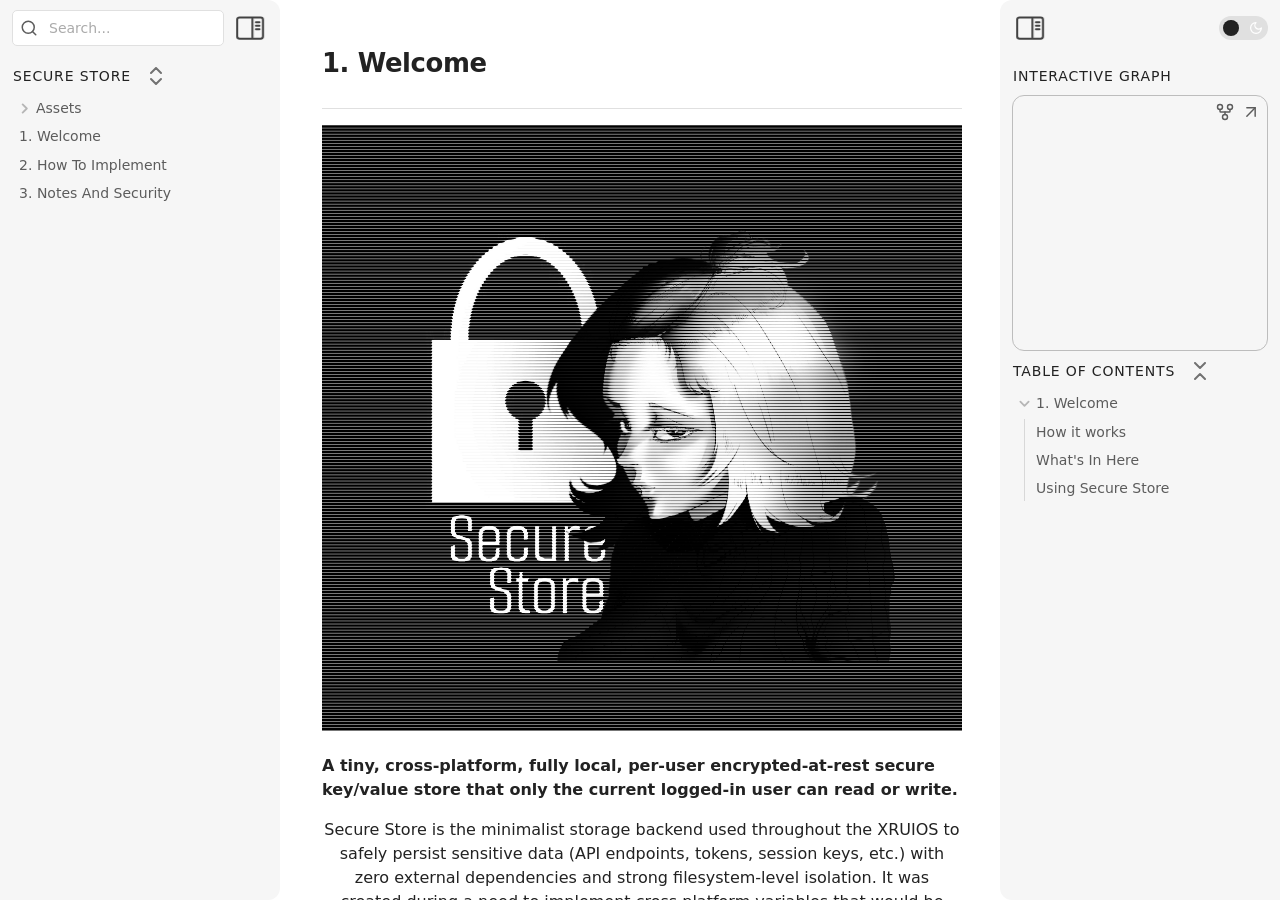
==== docs/1.-welcome.html @ 48aeef41 "V1" ====
<!DOCTYPE html> <html lang="en"><head>
<title>1. Welcome</title>
<base href=".">
<meta name="pathname" content="1.-welcome.html">
<meta name="description" content="Secure Store - 1. Welcome">
<meta property="og:title" content="1. Welcome">
<meta property="og:description" content="Secure Store - 1. Welcome">
<meta property="og:type" content="website">
<meta property="og:url" content="1.-welcome.html">
<meta property="og:image" content="assets/secure-store.png">
<meta charset="UTF-8"><meta property="og:site_name" content="Secure Store"><meta name="viewport" content="width=device-width, initial-scale=1.0, user-scalable=yes, minimum-scale=1.0, maximum-scale=5.0"><link rel="alternate" type="application/rss+xml" title="RSS Feed" href="site-lib/rss.xml"><script async="" id="webpage-script" src="site-lib/scripts/webpage.js" onload="this.onload=null;this.setAttribute(&quot;loaded&quot;, &quot;true&quot;)"></script><script async="" id="graph-wasm-script" src="site-lib/scripts/graph-wasm.js" onload="this.onload=null;this.setAttribute(&quot;loaded&quot;, &quot;true&quot;)"></script><script async="" id="graph-render-worker-script" src="site-lib/scripts/graph-render-worker.js" onload="this.onload=null;this.setAttribute(&quot;loaded&quot;, &quot;true&quot;)"></script><link rel="icon" href="site-lib/media/favicon.png"><link rel="stylesheet" href="site-lib/styles/obsidian.css"><link rel="stylesheet" href="site-lib/styles/theme.css"><link rel="preload" href="site-lib/styles/global-variable-styles.css" as="style" onload="this.onload=null;this.rel='stylesheet'"><noscript><link rel="stylesheet" href="site-lib/styles/global-variable-styles.css"></noscript><link rel="preload" href="site-lib/styles/main-styles.css" as="style" onload="this.onload=null;this.rel='stylesheet'"><noscript><link rel="stylesheet" href="site-lib/styles/main-styles.css"></noscript><style>body{--line-width:40em;--line-width-adaptive:40em;--file-line-width:40em;--sidebar-width:min(20em, 80vw);--collapse-arrow-size:11px;--tree-vertical-spacing:1.3em;--sidebar-margin:12px}:root{background-color:#202124}.sidebar{height:100%;font-size:14px;z-index:10;min-width:calc(var(--sidebar-width) + var(--divider-width-hover));max-width:calc(var(--sidebar-width) + var(--divider-width-hover));position:relative;overflow:hidden;overflow:clip;transition:min-width ease-in-out,max-width ease-in-out;transition-duration:.2s;contain:size}#left-sidebar{left:0}#right-sidebar{right:0}.sidebar.is-collapsed{min-width:0;max-width:0}.sidebar.floating{position:absolute}.sidebar .leaf-content{height:100%;min-width:calc(var(--sidebar-width) - var(--divider-width-hover));top:0;padding:var(--sidebar-margin);padding-top:4em;line-height:var(--line-height-tight);background-color:var(--background-secondary);transition:background-color,border-right,border-left,box-shadow;transition-duration:var(--color-fade-speed);transition-timing-function:ease-in-out;position:absolute;display:flex;flex-direction:column}.sidebar:not(.is-collapsed) .leaf-content{min-width:calc(max(100%,var(--sidebar-width)) - 3px);max-width:calc(max(100%,var(--sidebar-width)) - 3px)}#left-sidebar-content{left:0;border-top-right-radius:var(--radius-l);border-bottom-right-radius:var(--radius-l)}#right-sidebar-content{right:0;border-top-left-radius:var(--radius-l);border-bottom-left-radius:var(--radius-l)}.sidebar #left-sidebar-content,.sidebar #right-sidebar-content{contain:none!important;container-type:normal!important;animation:none!important}.sidebar:has(.leaf-content:empty):has(.topbar-content:empty){display:none}.sidebar-topbar{height:calc(2.3em + 2 * var(--sidebar-margin));width:var(--sidebar-width);padding:var(--sidebar-margin);z-index:1;position:fixed;display:flex;align-items:center;transition:width ease-in-out;transition-duration:inherit}.sidebar.is-collapsed .sidebar-topbar{width:calc(2.3em + var(--sidebar-margin) * 2)}.sidebar .sidebar-topbar.is-collapsed{width:0}#left-sidebar .sidebar-topbar{left:0;flex-direction:row;border-top-right-radius:var(--radius-l)}#right-sidebar .sidebar-topbar{right:0;flex-direction:row-reverse;border-top-left-radius:var(--radius-l)}#left-sidebar .topbar-content{margin-right:calc(2.3em + var(--sidebar-margin));flex-direction:row}#right-sidebar .topbar-content{margin-left:calc(2.3em + var(--sidebar-margin));flex-direction:row-reverse}.topbar-content{overflow:hidden visible;overflow:clip visible;width:100%;height:100%;display:flex;align-items:center;transition:inherit}.sidebar.is-collapsed .topbar-content{width:0;transition:inherit}.clickable-icon.sidebar-collapse-icon{background-color:transparent;color:var(--icon-color-focused);padding:2px!important;margin:0!important;height:100%!important;width:2.3em!important;margin-inline:0.14em!important;position:absolute}#left-sidebar .clickable-icon.sidebar-collapse-icon{transform:rotateY(180deg);right:var(--sidebar-margin)}#right-sidebar .clickable-icon.sidebar-collapse-icon{transform:rotateY(180deg);left:var(--sidebar-margin)}.clickable-icon.sidebar-collapse-icon svg.svg-icon{width:100%;height:100%}.feature-title{margin-left:1px;text-transform:uppercase;letter-spacing:.06em;margin-top:.75em;margin-bottom:.75em}.feature-header{display:flex;align-items:center;padding-top:0;font-size:1em;padding-left:0}body.floating-sidebars .sidebar{position:absolute}body{transition:background-color var(--color-fade-speed) ease-in-out}#navbar:not(:empty){display:flex;align-items:center;justify-content:space-between;padding:.5em 1em;width:100%}#main{display:flex;flex-direction:column;height:100%;width:100%;align-items:stretch;justify-content:center}#main-horizontal{display:flex;flex-direction:row;flex-grow:1;width:100%;align-items:stretch;justify-content:center}#center-content{flex-basis:100%;max-width:100%;width:100%;height:100%;display:flex;flex-direction:column;align-items:center;transition:opacity .2s ease-in-out;contain:inline-size}.hide{opacity:0!important;transition:opacity .2s ease-in-out;pointer-events:none}#center-content>.obsidian-document{padding-left:2em;padding-right:1em;margin-bottom:0;width:100%;width:-webkit-fill-available;width:-moz-available;width:fill-available;transition:background-color var(--color-fade-speed) ease-in-out;border-top-right-radius:var(--window-radius,var(--radius-m));border-top-left-radius:var(--window-radius,var(--radius-m));overflow-x:hidden!important;overflow-y:auto!important;display:flex!important;flex-direction:column!important;align-items:center!important;contain:inline-size}body #center-content>.obsidian-document>.markdown-preview-sizer{padding-bottom:80vh;width:100%;max-width:var(--line-width);flex-basis:var(--line-width);transition:background-color var(--color-fade-speed) ease-in-out;contain:inline-size}#center-content>.obsidian-document>div{width:100%!important;transition:background-color var(--color-fade-speed) ease-in-out;contain:inline-size}#center-content>.obsidian-document:not([data-type=markdown]).embed{display:flex;padding:1em;height:100%;width:100%;align-items:center;justify-content:center}#center-content>.obsidian-document:not([data-type=markdown]).embed>*{max-width:100%;max-height:100%;object-fit:contain}:not(h1,h2,h3,h4,h5,h6,li):has(> :is(.math,table)){overflow-x:auto!important}#center-content>.obsidian-document:not([data-type=markdown]){overflow-x:auto;contain:content;padding:0;margin:0;height:100%}.obsidian-document[data-type=attachment]{display:flex;flex-direction:column;align-items:center;justify-content:center;height:100%;width:100%}.obsidian-document[data-type=attachment]>*{outline:0;border:none;box-shadow:none}.obsidian-document[data-type=attachment] :is(img){max-width:90%;max-height:90%;object-fit:contain}.obsidian-document[data-type=attachment]>:is(audio){width:100%;max-width:min(90%,var(--line-width))}.obsidian-document[data-type=attachment]>:is(embed,iframe,video){width:100%;height:100%;max-width:100%;max-height:100%;object-fit:contain}.canvas-wrapper>:is(.header,.footer){z-index:100;position:absolute;display:flex;justify-content:center;flex-direction:column;width:100%;align-items:center}.scroll-highlight{position:absolute;width:100%;height:100%;pointer-events:none;z-index:1000;background-color:hsla(var(--color-accent-hsl),.25);opacity:0;padding:1em;inset:50%;translate:-50% -50%;border-radius:var(--radius-s)}</style><script defer="">async function loadIncludes(){let e=document.querySelectorAll("link[itemprop='include']");for(const t of e){let e=t.getAttribute("href");try{let o="";if(e.startsWith("https:")||e.startsWith("http:")||"file:"!=window.location.protocol){const n=await fetch(e);if(!n.ok){console.log("Could not include file: "+e),t?.remove();continue}o=await n.text()}else{const t=document.getElementById(btoa(encodeURI(e)));if(t){const e=JSON.parse(decodeURI(atob(t.getAttribute("value")??"")));o=e?.data??""}}let n=document.createRange().createContextualFragment(o);t.before(n),t.remove(),console.log("Included text: "+o),console.log("Included file: "+e)}catch(o){t?.remove(),console.log("Could not include file: "+e,o);continue}}}document.addEventListener("DOMContentLoaded",(()=>{loadIncludes()}));let isFileProtocol="file:"==location.protocol;function waitLoadScripts(e,t){let o=e.map((e=>document.getElementById(e+"-script")));!function e(n){let l=o[n],c=n+1;l?(l&&"true"!=l.getAttribute("loaded")||n<o.length&&e(c),n<o.length&&l.addEventListener("load",(()=>e(c)))):n<o.length?e(c):t()}(0)}</script></head><body class="publish css-settings-manager styled-scrollbars show-inline-title show-ribbon is-focused"><script defer="">let theme=localStorage.getItem("theme")||(window.matchMedia("(prefers-color-scheme: dark)").matches?"dark":"light");"dark"==theme?(document.body.classList.add("theme-dark"),document.body.classList.remove("theme-light")):(document.body.classList.add("theme-light"),document.body.classList.remove("theme-dark")),window.innerWidth<480?document.body.classList.add("is-phone"):window.innerWidth<768?document.body.classList.add("is-tablet"):window.innerWidth<1024?document.body.classList.add("is-small-screen"):document.body.classList.add("is-large-screen")</script><div class="parsed-feature-container" style="display: contents;"><link itemprop="include" href="site-lib/html/custom-head-content-content.html"></div><div id="main"><div id="navbar"></div><div id="main-horizontal"><div id="left-content" class="leaf" style="--sidebar-width: var(--sidebar-width-left);"><div id="left-sidebar" class="sidebar"><div class="sidebar-handle"></div><div class="sidebar-topbar"><div class="topbar-content"><div id="search-container"><div id="search-wrapper"><input enterkeyhint="search" type="search" spellcheck="false" placeholder="Search..."><div aria-label="Clear search" id="search-clear-button"></div></div></div></div><div class="clickable-icon sidebar-collapse-icon"><svg xmlns="http://www.w3.org/2000/svg" width="100%" height="100%" viewBox="0 0 24 24" fill="none" stroke="currentColor" stroke-width="3" stroke-linecap="round" stroke-linejoin="round" class="svg-icon"><path d="M21 3H3C1.89543 3 1 3.89543 1 5V19C1 20.1046 1.89543 21 3 21H21C22.1046 21 23 20.1046 23 19V5C23 3.89543 22.1046 3 21 3Z"></path><path d="M10 4V20"></path><path d="M4 7H7"></path><path d="M4 10H7"></path><path d="M4 13H7"></path></svg></div></div><div class="sidebar-content-wrapper"><div id="left-sidebar-content" class="leaf-content"><link itemprop="include" href="site-lib/html/file-tree-content.html"></div></div><script defer="">let ls = document.querySelector("#left-sidebar"); ls.classList.toggle("is-collapsed", window.innerWidth < 768); ls.style.setProperty("--sidebar-width", localStorage.getItem("sidebar-left-width"));</script></div></div><div id="center-content" class="leaf"><div class="obsidian-document markdown-preview-view markdown-rendered node-insert-event is-readable-line-width allow-fold-headings allow-fold-lists show-indentation-guide show-properties" data-type="markdown"><style id="MJX-CHTML-styles"></style><div class="markdown-preview-sizer markdown-preview-section"><div class="header"><h1 class="page-title heading inline-title" id="1._Welcome_0">1. Welcome</h1><div class="data-bar"></div></div><div class="markdown-preview-pusher" style="width: 1px; height: 0.1px; margin-bottom: 0px;"></div><div class="el-p"><p align="center" dir="auto"> 
  <img alt="Secure Store" src="assets/secure-store.png" referrerpolicy="no-referrer" target="_self" style="max-width: 100%;"> 
</p></div><div class="el-p"><p dir="auto"><strong>A tiny, cross-platform, fully local, per-user encrypted-at-rest secure key/value store that only the current logged-in user can read or write.</strong></p></div><div class="el-p"><p align="center" dir="auto">
  Secure Store is the minimalist storage backend used throughout the XRUIOS to safely persist sensitive data (API endpoints, tokens, session keys, etc.) with zero external dependencies and strong filesystem-level isolation. 
  
  It was created during a need to implement cross platform variables that would be secure, not easily tamperable and able to be  easily referenced (Or an alternative to EnvironmentVariableTarget.User)
</p></div><div class="el-p"><p align="center" dir="auto">
  <strong>Windows • Linux • macOS • 100% Offline • No Registry • No Keychain • Pure .NET 8 • Post-Quantum Ready</strong>
</p></div><div class="el-h3"><h3 data-heading="How it works" dir="auto" class="heading" id="How_it_works_0"><span class="heading-collapse-indicator collapse-indicator collapse-icon"><svg xmlns="http://www.w3.org/2000/svg" width="24" height="24" viewBox="0 0 24 24" fill="none" stroke="currentColor" stroke-width="2" stroke-linecap="round" stroke-linejoin="round" class="svg-icon right-triangle"><path d="M3 8L12 17L21 8"></path></svg></span>How it works</h3></div><div class="el-p"><p dir="auto">Secure Store writes serialized JSON files into a private runtime directory that is automatically cleaned up on logout/reboot where possible:</p></div><div class="el-table" dir="ltr" style="overflow-x: auto;"><table>
<thead>
<tr>
<th dir="ltr">Platform</th>
<th dir="ltr">Storage Location</th>
<th dir="ltr">Cleanup Behavior</th>
<th dir="ltr">Protection Method</th>
</tr>
</thead>
<tbody>
<tr>
<td dir="ltr"><strong>Linux</strong></td>
<td dir="ltr"><code>$XDG_RUNTIME_DIR</code> (or <code>/tmp</code> fallback)</td>
<td dir="ltr">Cleared on logout/restart</td>
<td dir="ltr"><code>chmod 600</code> (owner-only)</td>
</tr>
<tr>
<td dir="ltr"><strong>Windows</strong></td>
<td dir="ltr"><code>%LocalAppData%\XRUIOS_RUNTIME</code></td>
<td dir="ltr">Survives reboot, cleared on uninstall</td>
<td dir="ltr">Explicit ACL — only current user</td>
</tr>
<tr>
<td dir="ltr"><strong>macOS</strong></td>
<td dir="ltr"><code>/tmp</code></td>
<td dir="ltr">Cleared on restart/logout</td>
<td dir="ltr"><code>chmod 600</code> (owner-only)</td>
</tr>
</tbody>
</table></div><div class="el-ul"><ul class="has-list-bullet">
<li data-line="0" dir="auto"><span class="list-bullet"></span>Files are named <code>xr_&lt;key&gt;.dat</code></li>
<li data-line="1" dir="auto"><span class="list-bullet"></span>Data is serialized with <code>System.Text.Json</code> (UTF-8, no encryption at rest yet — relies on filesystem isolation)</li>
<li data-line="2" dir="auto"><span class="list-bullet"></span>On Windows: inheritance is disabled and an explicit Allow rule is set for the current user SID only</li>
<li data-line="3" dir="auto"><span class="list-bullet"></span>On Unix: <code>chmod 600</code> is invoked via <code>/bin/chmod</code>; if that fails it falls back to marking the file hidden (best-effort)</li>
<li data-line="4" dir="auto"><span class="list-bullet"></span>Zero trust against other local users or compromised processes running as different accounts</li>
</ul></div><div class="el-blockquote"><blockquote dir="auto">
<p>“If another local user or malware without your exact user context can read it — it’s not secure.”</p>
</blockquote></div><div class="el-div"><div align="center"></div></div><div class="el-table" dir="auto" style="overflow-x: auto;"><table>
<thead>
<tr>
<th dir="auto"><span alt="WalkerDev" src="assets/walkerdev.png" class="internal-embed media-embed image-embed is-loaded" target="_self"><img alt="WalkerDev" src="assets/walkerdev.png" target="_self"></span></th>
<th dir="auto"><span alt="Kennaness" src="assets/kennaness.png" class="internal-embed media-embed image-embed is-loaded" target="_self"><img alt="Kennaness" src="assets/kennaness.png" target="_self"></span></th>
</tr>
</thead>
<tbody>
<tr>
<td dir="ltr"><strong>Code by WalkerDev</strong><br>“Loving coding is the same as hating yourself”<br><a data-tooltip-position="top" aria-label="https://discord.gg/H8h8scsxtH" rel="noopener nofollow" class="external-link is-unresolved" href="https://discord.gg/H8h8scsxtH" target="_self">Discord</a></td>
<td dir="ltr"><strong>Art by Kennaness</strong><br>“When will I get my isekai?”<br><a data-tooltip-position="top" aria-label="https://bsky.app/profile/kennaness.bsky.social" rel="noopener nofollow" class="external-link is-unresolved" href="https://bsky.app/profile/kennaness.bsky.social" target="_self">Bluesky</a> • <a data-tooltip-position="top" aria-label="https://www.artstation.com/kennaness" rel="noopener nofollow" class="external-link is-unresolved" href="https://www.artstation.com/kennaness" target="_self">ArtStation</a></td>
</tr>
</tbody>
</table></div><div></div><div class="el-br"><br></div><div class="el-p"><p align="center" dir="auto">
  <a href="https://github.com/Walker-Industries-RnD/Secure-Store" target="_self" rel="noopener nofollow" class="is-unresolved"><strong>View on GitHub</strong></a> •
  <a href="https://walkerindustries.xyz" target="_self" rel="noopener nofollow" class="is-unresolved">Walker Industries</a> •
  <a href="https://discord.gg/H8h8scsxtH" target="_self" rel="noopener nofollow" class="is-unresolved">Discord</a> •
  <a href="https://www.patreon.com/walkerdev" target="_self" rel="noopener nofollow" class="is-unresolved">Patreon</a>
</p></div><div class="el-hr"><hr></div><div class="el-h2"><h2 data-heading="What's In Here" dir="auto" class="heading" id="What's_In_Here_0"><span class="heading-collapse-indicator collapse-indicator collapse-icon"><svg xmlns="http://www.w3.org/2000/svg" width="24" height="24" viewBox="0 0 24 24" fill="none" stroke="currentColor" stroke-width="2" stroke-linecap="round" stroke-linejoin="round" class="svg-icon right-triangle"><path d="M3 8L12 17L21 8"></path></svg></span>What's In Here</h2></div><div class="el-table" dir="ltr" style="overflow-x: auto;"><table>
<thead>
<tr>
<th dir="ltr">File / Class</th>
<th dir="ltr">Description</th>
</tr>
</thead>
<tbody>
<tr>
<td dir="ltr"><code>Storage.cs</code></td>
<td dir="ltr">The complete implementation (single file, no external dependencies)</td>
</tr>
<tr>
<td dir="ltr"><code>SecureStore</code> (static)</td>
<td dir="ltr">Public API — <code>Set&lt;T&gt;(key, value)</code> and <code>Get&lt;T&gt;(key)</code></td>
</tr>
<tr>
<td dir="ltr"><code>ApplyWindowsAcl()</code></td>
<td dir="ltr">Strips inheritance and grants FullControl only to the current user SID</td>
</tr>
<tr>
<td dir="ltr"><code>ApplyUnixPermissions()</code></td>
<td dir="ltr">Calls <code>/bin/chmod 600</code> (silent fallback to Hidden attribute if unavailable)</td>
</tr>
</tbody>
</table></div><div class="el-blockquote"><blockquote dir="auto">
<p>Full source is deliberately &lt;150 lines. You can audit it in 30 seconds.</p>
</blockquote></div><div class="el-hr"><hr></div><div class="el-h2"><h2 data-heading="Using Secure Store" dir="auto" class="heading" id="Using_Secure_Store_0"><span class="heading-collapse-indicator collapse-indicator collapse-icon"><svg xmlns="http://www.w3.org/2000/svg" width="24" height="24" viewBox="0 0 24 24" fill="none" stroke="currentColor" stroke-width="2" stroke-linecap="round" stroke-linejoin="round" class="svg-icon right-triangle"><path d="M3 8L12 17L21 8"></path></svg></span>Using Secure Store</h2></div><div class="el-p"><p dir="auto">Secure Store is stupid simple to use;</p></div><div class="el-pre"><pre class="language-csharp"><code data-line="0" class="language-csharp is-loaded"><span class="token keyword">using</span> <span class="token namespace">Secure_Store</span><span class="token punctuation">;</span>

<span class="token comment">// Save anything serializable</span>
SecureStore<span class="token punctuation">.</span><span class="token function">Set</span><span class="token punctuation">(</span><span class="token string">"worker_addr"</span><span class="token punctuation">,</span> <span class="token string">"http://localhost:5050"</span><span class="token punctuation">)</span><span class="token punctuation">;</span>
SecureStore<span class="token punctuation">.</span><span class="token function">Set</span><span class="token punctuation">(</span><span class="token string">"last_session"</span><span class="token punctuation">,</span> <span class="token keyword">new</span> <span class="token constructor-invocation class-name">SessionData</span> <span class="token punctuation">{</span> User <span class="token operator">=</span> <span class="token string">"walker"</span><span class="token punctuation">,</span> Expires <span class="token operator">=</span> DateTime<span class="token punctuation">.</span>UtcNow<span class="token punctuation">.</span><span class="token function">AddHours</span><span class="token punctuation">(</span><span class="token number">8</span><span class="token punctuation">)</span> <span class="token punctuation">}</span><span class="token punctuation">)</span><span class="token punctuation">;</span>

<span class="token comment">// Read it back</span>
<span class="token class-name"><span class="token keyword">string</span><span class="token punctuation">?</span></span> addr <span class="token operator">=</span> SecureStore<span class="token punctuation">.</span><span class="token generic-method"><span class="token function">Get</span><span class="token generic class-name"><span class="token punctuation">&lt;</span><span class="token keyword">string</span><span class="token punctuation">&gt;</span></span></span><span class="token punctuation">(</span><span class="token string">"worker_addr"</span><span class="token punctuation">)</span><span class="token punctuation">;</span>
<span class="token class-name"><span class="token keyword">var</span></span> session <span class="token operator">=</span> SecureStore<span class="token punctuation">.</span><span class="token generic-method"><span class="token function">Get</span><span class="token generic class-name"><span class="token punctuation">&lt;</span>SessionData<span class="token punctuation">&gt;</span></span></span><span class="token punctuation">(</span><span class="token string">"last_session"</span><span class="token punctuation">)</span><span class="token punctuation">;</span>

<span class="token comment">// Works with complex objects too</span>
<span class="token keyword">public</span> <span class="token keyword">record</span> <span class="token class-name">SessionData</span><span class="token punctuation">(</span><span class="token class-name"><span class="token keyword">string</span></span> User<span class="token punctuation">,</span> <span class="token class-name">DateTime</span> Expires<span class="token punctuation">)</span><span class="token punctuation">;</span>

</code><button class="copy-code-button"><svg xmlns="http://www.w3.org/2000/svg" width="24" height="24" viewBox="0 0 24 24" fill="none" stroke="currentColor" stroke-width="2" stroke-linecap="round" stroke-linejoin="round" class="svg-icon lucide-copy"><rect x="8" y="8" width="14" height="14" rx="2" ry="2"></rect><path d="M4 16c-1.1 0-2-.9-2-2V4c0-1.1.9-2 2-2h10c1.1 0 2 .9 2 2"></path></svg></button></pre></div><div class="footer"><div class="data-bar"></div></div></div></div></div><div id="right-content" class="leaf" style="--sidebar-width: var(--sidebar-width-right);"><div id="right-sidebar" class="sidebar"><div class="sidebar-handle"></div><div class="sidebar-topbar"><div class="topbar-content"><label class="theme-toggle-container" for="theme-toggle-input" id=""><input class="theme-toggle-input" type="checkbox" id="theme-toggle-input"><div class="toggle-background"></div></label></div><div class="clickable-icon sidebar-collapse-icon"><svg xmlns="http://www.w3.org/2000/svg" width="100%" height="100%" viewBox="0 0 24 24" fill="none" stroke="currentColor" stroke-width="3" stroke-linecap="round" stroke-linejoin="round" class="svg-icon"><path d="M21 3H3C1.89543 3 1 3.89543 1 5V19C1 20.1046 1.89543 21 3 21H21C22.1046 21 23 20.1046 23 19V5C23 3.89543 22.1046 3 21 3Z"></path><path d="M10 4V20"></path><path d="M4 7H7"></path><path d="M4 10H7"></path><path d="M4 13H7"></path></svg></div></div><div class="sidebar-content-wrapper"><div id="right-sidebar-content" class="leaf-content"><div class="graph-view-wrapper"><div class="feature-header"><div class="feature-title">Interactive Graph</div></div><div class="graph-view-placeholder">
		<div class="graph-view-container">
			<div class="graph-icon graph-expand" role="button" aria-label="Expand" data-tooltip-position="top"><svg xmlns="http://www.w3.org/2000/svg" width="24" height="24" viewBox="0 0 24 24" fill="none" stroke="currentColor" stroke-width="2" stroke-linecap="round" stroke-linejoin="round" class="svg-icon"><line x1="7" y1="17" x2="17" y2="7"></line><polyline points="7 7 17 7 17 17"></polyline></svg></div>
			<div class="graph-icon graph-global" role="button" aria-label="Global Graph" data-tooltip-position="top"><svg xmlns="http://www.w3.org/2000/svg" width="24" height="24" viewBox="0 0 24 24" fill="none" stroke="currentColor" stroke-width="2" stroke-linecap="round" stroke-linejoin="round" class="svg-icon lucide-git-fork"><circle cx="12" cy="18" r="3"></circle><circle cx="6" cy="6" r="3"></circle><circle cx="18" cy="6" r="3"></circle><path d="M18 9v2c0 .6-.4 1-1 1H7c-.6 0-1-.4-1-1V9"></path><path d="M12 12v3"></path></svg></div>
			<canvas id="graph-canvas" class="hide" width="512px" height="512px"></canvas>
		</div>
		</div></div><div id="outline" class=" tree-container"><div class="feature-header"><div class="feature-title">Table Of Contents</div><button class="clickable-icon nav-action-button tree-collapse-all" aria-label="Collapse All"><svg xmlns="http://www.w3.org/2000/svg" width="24" height="24" viewBox="0 0 24 24" fill="none" stroke="currentColor" stroke-width="2" stroke-linecap="round" stroke-linejoin="round"></svg></button></div><div class="tree-item mod-collapsible" data-depth="1"><a class="tree-item-self is-clickable mod-collapsible" href="1.-welcome.html#1._Welcome_0" data-path="#1._Welcome_0"><div class="tree-item-icon collapse-icon"><svg xmlns="http://www.w3.org/2000/svg" width="24" height="24" viewBox="0 0 24 24" fill="none" stroke="currentColor" stroke-width="2" stroke-linecap="round" stroke-linejoin="round" class="svg-icon right-triangle"><path d="M3 8L12 17L21 8"></path></svg></div><div class="tree-item-inner heading-link" heading-name="1. Welcome">1. Welcome</div></a><div class="tree-item-children"><div class="tree-item" data-depth="3"><a class="tree-item-self is-clickable" href="1.-welcome.html#How_it_works_0" data-path="#How_it_works_0"><div class="tree-item-inner heading-link" heading-name="How it works">How it works</div></a><div class="tree-item-children"></div></div><div class="tree-item" data-depth="2"><a class="tree-item-self is-clickable" href="1.-welcome.html#What's_In_Here_0" data-path="#What's_In_Here_0"><div class="tree-item-inner heading-link" heading-name="What's In Here">What's In Here</div></a><div class="tree-item-children"></div></div><div class="tree-item" data-depth="2"><a class="tree-item-self is-clickable" href="1.-welcome.html#Using_Secure_Store_0" data-path="#Using_Secure_Store_0"><div class="tree-item-inner heading-link" heading-name="Using Secure Store">Using Secure Store</div></a><div class="tree-item-children"></div></div></div></div></div></div></div><script defer="">let rs = document.querySelector("#right-sidebar"); rs.classList.toggle("is-collapsed", window.innerWidth < 768); rs.style.setProperty("--sidebar-width", localStorage.getItem("sidebar-right-width"));</script></div></div></div></div></body></html>
---- docs/site-lib/styles/obsidian.css ----
.dialog{--csstools-light-dark-toggle--4:var(--csstools-color-scheme--dark) white;--dialog-bg-color:var(--csstools-light-dark-toggle--4, #1c1b22);--csstools-light-dark-toggle--5:var(--csstools-color-scheme--dark) white;--dialog-border-color:var(--csstools-light-dark-toggle--5, #1c1b22);--csstools-light-dark-toggle--33:var(--csstools-color-scheme--dark) rgba(58, 57, 68, 0.2);--dialog-shadow:0 2px 14px 0 var(--csstools-light-dark-toggle--33, #15141a);--csstools-light-dark-toggle--6:var(--csstools-color-scheme--dark) #15141a;--text-primary-color:var(--csstools-light-dark-toggle--6, #fbfbfe);--csstools-light-dark-toggle--7:var(--csstools-color-scheme--dark) #5b5b66;--text-secondary-color:var(--csstools-light-dark-toggle--7, #cfcfd8);--hover-filter:brightness(0.9);--csstools-light-dark-toggle--8:var(--csstools-color-scheme--dark) #0060df;--link-fg-color:var(--csstools-light-dark-toggle--8, #0df);--csstools-light-dark-toggle--9:var(--csstools-color-scheme--dark) #0250bb;--link-hover-fg-color:var(--csstools-light-dark-toggle--9, #80ebff);--csstools-light-dark-toggle--10:var(--csstools-color-scheme--dark) #f0f0f4;--separator-color:var(--csstools-light-dark-toggle--10, #52525e);--textarea-border-color:#8f8f9d;--csstools-light-dark-toggle--11:var(--csstools-color-scheme--dark) white;--textarea-bg-color:var(--csstools-light-dark-toggle--11, #42414d);--textarea-fg-color:var(--text-secondary-color);--csstools-light-dark-toggle--12:var(--csstools-color-scheme--dark) #f0f0f4;--radio-bg-color:var(--csstools-light-dark-toggle--12, #2b2a33);--csstools-light-dark-toggle--13:var(--csstools-color-scheme--dark) #fbfbfe;--radio-checked-bg-color:var(--csstools-light-dark-toggle--13, #15141a);--radio-border-color:#8f8f9d;--csstools-light-dark-toggle--14:var(--csstools-color-scheme--dark) #0060df;--radio-checked-border-color:var(--csstools-light-dark-toggle--14, #0df);--csstools-light-dark-toggle--34:var(--csstools-color-scheme--dark) rgba(21, 20, 26, 0.07);--button-secondary-bg-color:var(--csstools-light-dark-toggle--34, rgba(251, 251, 254, 0.07));--button-secondary-fg-color:var(--text-primary-color);--button-secondary-border-color:var(--button-secondary-bg-color);--csstools-light-dark-toggle--35:var(--csstools-color-scheme--dark) rgba(21, 20, 26, 0.21);--button-secondary-active-bg-color:var(--csstools-light-dark-toggle--35, rgba(251, 251, 254, 0.21));--button-secondary-active-fg-color:var(--button-secondary-fg-color);--button-secondary-active-border-color:var(--button-secondary-bg-color);--csstools-light-dark-toggle--36:var(--csstools-color-scheme--dark) rgba(21, 20, 26, 0.14);--button-secondary-hover-bg-color:var(--csstools-light-dark-toggle--36, rgba(251, 251, 254, 0.14));--button-secondary-hover-fg-color:var(--button-secondary-fg-color);--button-secondary-hover-border-color:var(--button-secondary-hover-bg-color);--button-secondary-disabled-bg-color:var(--button-secondary-bg-color);--button-secondary-disabled-border-color:var(--button-secondary-border-color);--button-secondary-disabled-fg-color:var(--button-secondary-fg-color);--csstools-light-dark-toggle--15:var(--csstools-color-scheme--dark) #0060df;--button-primary-bg-color:var(--csstools-light-dark-toggle--15, #0df);--csstools-light-dark-toggle--16:var(--csstools-color-scheme--dark) #fbfbfe;--button-primary-fg-color:var(--csstools-light-dark-toggle--16, #15141a);--button-primary-border-color:var(--button-primary-bg-color);--csstools-light-dark-toggle--17:var(--csstools-color-scheme--dark) #054096;--button-primary-active-bg-color:var(--csstools-light-dark-toggle--17, #aaf2ff);--button-primary-active-fg-color:var(--button-primary-fg-color);--button-primary-active-border-color:var(--button-primary-active-bg-color);--csstools-light-dark-toggle--18:var(--csstools-color-scheme--dark) #0250bb;--button-primary-hover-bg-color:var(--csstools-light-dark-toggle--18, #80ebff);--button-primary-hover-fg-color:var(--button-primary-fg-color);--button-primary-hover-border-color:var(--button-primary-hover-bg-color);--button-primary-disabled-bg-color:var(--button-primary-bg-color);--button-primary-disabled-border-color:var(--button-primary-border-color);--button-primary-disabled-fg-color:var(--button-primary-fg-color);--button-disabled-opacity:0.4;--csstools-light-dark-toggle--19:var(--csstools-color-scheme--dark) white;--input-text-bg-color:var(--csstools-light-dark-toggle--19, #42414d);--input-text-fg-color:var(--text-primary-color);font-variant:normal;font-size:13px;font-weight:400;line-height:150%;border-radius:4px;padding:12px 16px;--csstools-light-dark-toggle--37:var(--csstools-color-scheme--dark) white;border:1px solid var(--dialog-border-color);--csstools-light-dark-toggle--38:var(--csstools-color-scheme--dark) white;background:var(--dialog-bg-color);--csstools-light-dark-toggle--39:var(--csstools-color-scheme--dark) #15141a;color:var(--text-primary-color);--csstools-light-dark-toggle--40:var(--csstools-color-scheme--dark) rgba(58, 57, 68, 0.2);box-shadow:var(--dialog-shadow)}@supports (color:light-dark(red,red)){.dialog{--dialog-bg-color:light-dark(white, #1c1b22);--dialog-border-color:light-dark(white, #1c1b22);--dialog-shadow:0 2px 14px 0 light-dark(rgba(58, 57, 68, 0.2), #15141a);--text-primary-color:light-dark(#15141a, #fbfbfe);--text-secondary-color:light-dark(#5b5b66, #cfcfd8);--link-fg-color:light-dark(#0060df, #0df);--link-hover-fg-color:light-dark(#0250bb, #80ebff);--separator-color:light-dark(#f0f0f4, #52525e);--textarea-bg-color:light-dark(white, #42414d);--radio-bg-color:light-dark(#f0f0f4, #2b2a33);--radio-checked-bg-color:light-dark(#fbfbfe, #15141a);--radio-checked-border-color:light-dark(#0060df, #0df);--button-secondary-bg-color:light-dark(
    rgba(21, 20, 26, 0.07),
    rgba(251, 251, 254, 0.07)
  );--button-secondary-active-bg-color:light-dark(
    rgba(21, 20, 26, 0.21),
    rgba(251, 251, 254, 0.21)
  );--button-secondary-hover-bg-color:light-dark(
    rgba(21, 20, 26, 0.14),
    rgba(251, 251, 254, 0.14)
  );--button-primary-bg-color:light-dark(#0060df, #0df);--button-primary-fg-color:light-dark(#fbfbfe, #15141a);--button-primary-active-bg-color:light-dark(#054096, #aaf2ff);--button-primary-hover-bg-color:light-dark(#0250bb, #80ebff);--input-text-bg-color:light-dark(white, #42414d)}}.dialog *{--csstools-light-dark-toggle--33:var(--csstools-color-scheme--dark) rgba(58, 57, 68, 0.2);--dialog-shadow:0 2px 14px 0 var(--csstools-light-dark-toggle--33, #15141a)}.dialog *{--csstools-light-dark-toggle--34:var(--csstools-color-scheme--dark) rgba(21, 20, 26, 0.07);--button-secondary-bg-color:var(--csstools-light-dark-toggle--34, rgba(251, 251, 254, 0.07))}.dialog *{--csstools-light-dark-toggle--35:var(--csstools-color-scheme--dark) rgba(21, 20, 26, 0.21);--button-secondary-active-bg-color:var(--csstools-light-dark-toggle--35, rgba(251, 251, 254, 0.21))}.dialog *{--csstools-light-dark-toggle--36:var(--csstools-color-scheme--dark) rgba(21, 20, 26, 0.14);--button-secondary-hover-bg-color:var(--csstools-light-dark-toggle--36, rgba(251, 251, 254, 0.14))}.dialog *{--csstools-light-dark-toggle--4:var(--csstools-color-scheme--dark) white;--dialog-bg-color:var(--csstools-light-dark-toggle--4, #1c1b22)}.dialog *{--csstools-light-dark-toggle--5:var(--csstools-color-scheme--dark) white;--dialog-border-color:var(--csstools-light-dark-toggle--5, #1c1b22)}.dialog *{--csstools-light-dark-toggle--6:var(--csstools-color-scheme--dark) #15141a;--text-primary-color:var(--csstools-light-dark-toggle--6, #fbfbfe)}.dialog *{--csstools-light-dark-toggle--7:var(--csstools-color-scheme--dark) #5b5b66;--text-secondary-color:var(--csstools-light-dark-toggle--7, #cfcfd8)}.dialog *{--csstools-light-dark-toggle--8:var(--csstools-color-scheme--dark) #0060df;--link-fg-color:var(--csstools-light-dark-toggle--8, #0df)}.dialog *{--csstools-light-dark-toggle--9:var(--csstools-color-scheme--dark) #0250bb;--link-hover-fg-color:var(--csstools-light-dark-toggle--9, #80ebff)}.dialog *{--csstools-light-dark-toggle--10:var(--csstools-color-scheme--dark) #f0f0f4;--separator-color:var(--csstools-light-dark-toggle--10, #52525e)}.dialog *{--csstools-light-dark-toggle--11:var(--csstools-color-scheme--dark) white;--textarea-bg-color:var(--csstools-light-dark-toggle--11, #42414d)}.dialog *{--csstools-light-dark-toggle--12:var(--csstools-color-scheme--dark) #f0f0f4;--radio-bg-color:var(--csstools-light-dark-toggle--12, #2b2a33)}.dialog *{--csstools-light-dark-toggle--13:var(--csstools-color-scheme--dark) #fbfbfe;--radio-checked-bg-color:var(--csstools-light-dark-toggle--13, #15141a)}.dialog *{--csstools-light-dark-toggle--14:var(--csstools-color-scheme--dark) #0060df;--radio-checked-border-color:var(--csstools-light-dark-toggle--14, #0df)}.dialog *{--csstools-light-dark-toggle--15:var(--csstools-color-scheme--dark) #0060df;--button-primary-bg-color:var(--csstools-light-dark-toggle--15, #0df)}.dialog *{--csstools-light-dark-toggle--16:var(--csstools-color-scheme--dark) #fbfbfe;--button-primary-fg-color:var(--csstools-light-dark-toggle--16, #15141a)}.dialog *{--csstools-light-dark-toggle--17:var(--csstools-color-scheme--dark) #054096;--button-primary-active-bg-color:var(--csstools-light-dark-toggle--17, #aaf2ff)}.dialog *{--csstools-light-dark-toggle--18:var(--csstools-color-scheme--dark) #0250bb;--button-primary-hover-bg-color:var(--csstools-light-dark-toggle--18, #80ebff)}.dialog *{--csstools-light-dark-toggle--19:var(--csstools-color-scheme--dark) white;--input-text-bg-color:var(--csstools-light-dark-toggle--19, #42414d)}@media (prefers-color-scheme:dark){.dialog{--hover-filter:brightness(1.4);--button-disabled-opacity:0.6}}@media screen and (forced-colors:active){.dialog{--dialog-bg-color:Canvas;--dialog-border-color:CanvasText;--dialog-shadow:none;--text-primary-color:CanvasText;--text-secondary-color:CanvasText;--hover-filter:none;--link-fg-color:LinkText;--link-hover-fg-color:LinkText;--separator-color:CanvasText;--textarea-border-color:ButtonBorder;--textarea-bg-color:Field;--textarea-fg-color:ButtonText;--radio-bg-color:ButtonFace;--radio-checked-bg-color:ButtonFace;--radio-border-color:ButtonText;--radio-checked-border-color:ButtonText;--button-secondary-bg-color:HighlightText;--button-secondary-fg-color:ButtonText;--button-secondary-border-color:ButtonText;--button-secondary-active-bg-color:HighlightText;--button-secondary-active-fg-color:SelectedItem;--button-secondary-active-border-color:ButtonText;--button-secondary-hover-bg-color:HighlightText;--button-secondary-hover-fg-color:SelectedItem;--button-secondary-hover-border-color:SelectedItem;--button-secondary-disabled-fg-color:GrayText;--button-secondary-disabled-border-color:GrayText;--button-primary-bg-color:ButtonText;--button-primary-fg-color:HighlightText;--button-primary-border-color:ButtonText;--button-primary-active-bg-color:SelectedItem;--button-primary-active-fg-color:HighlightText;--button-primary-active-border-color:ButtonText;--button-primary-hover-bg-color:SelectedItem;--button-primary-hover-fg-color:HighlightText;--button-primary-hover-border-color:SelectedItem;--button-primary-disabled-bg-color:GrayText;--button-primary-disabled-fg-color:ButtonFace;--button-primary-disabled-border-color:GrayText;--button-disabled-opacity:1;--input-text-bg-color:HighlightText;--input-text-fg-color:FieldText}}.dialog .mainContainer :focus-visible{--csstools-light-dark-toggle--28:var(--csstools-color-scheme--dark) #0060df;outline:var(--focus-ring-outline);outline-offset:2px}.dialog .mainContainer .title{display:flex;width:auto;flex-direction:column;justify-content:flex-end;align-items:flex-start;gap:12px}.dialog .mainContainer .title>span{font-size:13px;font-style:normal;font-weight:590;line-height:150%}.dialog .mainContainer .dialogSeparator{width:100%;height:0;margin-top:4px;margin-bottom:4px;border-top:1px solid var(--separator-color);border-bottom:none}.dialog .mainContainer .dialogButtonsGroup{display:flex;gap:12px;align-self:flex-end}.dialog .mainContainer .radio{display:flex;flex-direction:column;align-items:flex-start;gap:4px}.dialog .mainContainer .radio>.radioButton{display:flex;gap:8px;align-self:stretch;align-items:center}.dialog .mainContainer .radio>.radioButton input{appearance:none;box-sizing:border-box;width:16px;height:16px;border-radius:50%;background-color:var(--radio-bg-color);border:1px solid var(--radio-border-color)}.dialog .mainContainer .radio>.radioButton input:hover{filter:var(--hover-filter)}.dialog .mainContainer .radio>.radioButton input:checked{background-color:var(--radio-checked-bg-color);border:4px solid var(--radio-checked-border-color)}.dialog .mainContainer .radio>.radioLabel{display:flex;padding-left:24px;align-items:flex-start;gap:10px;align-self:stretch}.dialog .mainContainer .radio>.radioLabel>span{flex:1 0 0px;font-size:11px;color:var(--text-secondary-color)}.dialog .mainContainer button:not(.toggle-button):not(.closeButton):not(.clearInputButton){border-radius:4px;border:1px solid;font-variant:normal;font-weight:590;font-size:13px;padding:4px 16px;width:auto;height:32px}.dialog .mainContainer button:not(.toggle-button):not(.closeButton):not(.clearInputButton):hover{cursor:pointer;filter:var(--hover-filter)}.dialog .mainContainer button:not(.toggle-button):not(.closeButton):not(.clearInputButton)>span{color:inherit;font:inherit}.dialog .mainContainer button.secondaryButton:not(.toggle-button):not(.closeButton):not(.clearInputButton){color:var(--button-secondary-fg-color);background-color:var(--button-secondary-bg-color);border-color:var(--button-secondary-border-color)}.dialog .mainContainer button.secondaryButton:not(.toggle-button):not(.closeButton):not(.clearInputButton):hover{color:var(--button-secondary-hover-fg-color);background-color:var(--button-secondary-hover-bg-color);border-color:var(--button-secondary-hover-border-color)}.dialog .mainContainer button.secondaryButton:not(.toggle-button):not(.closeButton):not(.clearInputButton):active{color:var(--button-secondary-active-fg-color);background-color:var(--button-secondary-active-bg-color);border-color:var(--button-secondary-active-border-color)}.dialog .mainContainer button.secondaryButton:not(.toggle-button):not(.closeButton):not(.clearInputButton):disabled{background-color:var(--button-secondary-disabled-bg-color);border-color:var(--button-secondary-disabled-border-color);color:var(--button-secondary-disabled-fg-color);opacity:var(--button-disabled-opacity)}.dialog .mainContainer button.primaryButton:not(.toggle-button):not(.closeButton):not(.clearInputButton){color:var(--button-primary-fg-color);background-color:var(--button-primary-bg-color);border-color:var(--button-primary-border-color);opacity:1}.dialog .mainContainer button.primaryButton:not(.toggle-button):not(.closeButton):not(.clearInputButton):hover{color:var(--button-primary-hover-fg-color);background-color:var(--button-primary-hover-bg-color);border-color:var(--button-primary-hover-border-color)}.dialog .mainContainer button.primaryButton:not(.toggle-button):not(.closeButton):not(.clearInputButton):active{color:var(--button-primary-active-fg-color);background-color:var(--button-primary-active-bg-color);border-color:var(--button-primary-active-border-color)}.dialog .mainContainer button.primaryButton:not(.toggle-button):not(.closeButton):not(.clearInputButton):disabled{background-color:var(--button-primary-disabled-bg-color);border-color:var(--button-primary-disabled-border-color);color:var(--button-primary-disabled-fg-color);opacity:var(--button-disabled-opacity)}.dialog .mainContainer button:not(.toggle-button):not(.closeButton):not(.clearInputButton):disabled{pointer-events:none}.dialog .mainContainer a{color:var(--link-fg-color)}.dialog .mainContainer a:hover{color:var(--link-hover-fg-color)}.dialog .mainContainer textarea{font:inherit;padding:8px;resize:none;margin:0;box-sizing:border-box;border-radius:4px;border:1px solid var(--textarea-border-color);background:var(--textarea-bg-color);color:var(--textarea-fg-color)}.dialog .mainContainer textarea:focus{outline-offset:0px;border-color:transparent}.dialog .mainContainer textarea:disabled{pointer-events:none;opacity:.4}.dialog .mainContainer input[type=text]{background-color:var(--input-text-bg-color);color:var(--input-text-fg-color)}.dialog .mainContainer .toggler{display:flex;align-items:center;gap:8px;align-self:stretch}.dialog .mainContainer .toggler>.togglerLabel{user-select:none}:root{--xfa-unfocused-field-background:url("data:image/svg+xml;charset=UTF-8,<svg width='1px' height='1px' xmlns='http://www.w3.org/2000/svg'><rect width='100%' height='100%' style='fill:rgba(0, 54, 255, 0.13);'/></svg>");--xfa-focus-outline:auto}@media screen and (forced-colors:active){:root{--xfa-focus-outline:2px solid CanvasText}}:root{--csstools-color-scheme--dark: ;color-scheme:light dark;--viewer-container-height:0;--pdfViewer-padding-bottom:0;--page-margin:1px auto -8px;--page-border:9px solid transparent;--spreadHorizontalWrapped-margin-LR:-3.5px;--loading-icon-delay:400ms;--csstools-light-dark-toggle--23:var(--csstools-color-scheme--dark) #0060df;--focus-ring-color:var(--csstools-light-dark-toggle--23, #0df);--focus-ring-outline:2px solid var(--focus-ring-color)}@supports (color:light-dark(red,red)){:root{--focus-ring-color:light-dark(#0060df, #0df)}}:root *{--csstools-light-dark-toggle--23:var(--csstools-color-scheme--dark) #0060df;--focus-ring-color:var(--csstools-light-dark-toggle--23, #0df)}@media (prefers-color-scheme:dark){:root{--csstools-color-scheme--dark:initial}}@media screen and (forced-colors:active){:root{--pdfViewer-padding-bottom:9px;--page-margin:8px auto -1px;--page-border:1px solid CanvasText;--spreadHorizontalWrapped-margin-LR:3.5px;--focus-ring-color:CanvasText}}.hiddenCanvasElement,.hiddenCopyElement{position:absolute;top:0;left:0;width:0;height:0;display:none}body{--anim-duration-none:0;--anim-duration-superfast:70ms;--anim-duration-fast:140ms;--anim-duration-moderate:300ms;--anim-duration-slow:560ms;--anim-motion-smooth:cubic-bezier(0.45, 0.05, 0.55, 0.95);--anim-motion-delay:cubic-bezier(0.65, 0.05, 0.36, 1);--anim-motion-jumpy:cubic-bezier(0.68, -0.55, 0.27, 1.55);--anim-motion-swing:cubic-bezier(0, 0.55, 0.45, 1);--bases-header-border-width:0 0 1px 0;--bases-header-height:40px;--bases-header-padding-start:2px;--bases-header-padding-end:2px;--bases-toolbar-label-display:block;--bases-toolbar-badge-display:none;--bases-embed-border-width:0px;--bases-embed-border-color:var(--background-modifier-border);--bases-embed-border-radius:var(--radius-s);--bases-filter-menu-width:520px;--bases-group-heading-property-size:var(--font-ui-smaller);--bases-group-heading-property-weight:var(--font-normal);--bases-group-heading-property-color:var(--text-muted);--bases-group-heading-value-size:var(--font-smaller);--bases-group-heading-value-weight:var(--font-semibold);--bases-group-heading-property-display:block;--bases-table-container-border-width:1px;--bases-table-container-border-radius:var(--radius-s);--bases-table-group-background:var(--background-primary-alt);--bases-table-header-weight:var(--font-weight);--bases-table-header-color:var(--text-muted);--bases-table-header-icon-display:flex;--bases-table-header-background:var(--background-primary);--bases-table-header-background-hover:var(--background-modifier-hover);--bases-table-header-sort-mask:linear-gradient(to left, transparent var(--size-4-6), black var(--size-4-6));--bases-table-summary-background:var(--background-primary);--bases-table-summary-background-hover:var(--background-modifier-hover);--bases-table-border-color:var(--table-border-color);--bases-table-column-border-width:1px;--bases-table-group-gap:10px;--bases-table-row-border-width:1px;--bases-table-row-background-hover:var(--table-row-background-hover);--bases-table-row-height:30px;--bases-table-font-size:var(--font-smaller);--bases-table-column-max-width:300;--bases-table-column-min-width:40;--bases-table-cell-radius-active:2px;--bases-table-cell-shadow-active:0 0 0 2px var(--background-modifier-border-focus);--bases-table-cell-radius-focus:2px;--bases-table-cell-shadow-focus:0 0 0 2px var(--interactive-accent);--bases-table-cell-background-active:var(--background-primary);--bases-table-cell-background-disabled:var(--background-primary-alt);--bases-table-cell-background-selected:var(--table-selection);--bases-cards-container-background:transparent;--bases-cards-background:var(--background-primary);--bases-cards-cover-background:var(--background-primary-alt);--bases-cards-scale:1;--bases-cards-line-height:24px;--bases-cards-border-width:1px;--bases-cards-shadow:0 0 0 1px var(--background-modifier-border);--bases-cards-shadow-hover:0 0 0 1px var(--background-modifier-border-hover);--bases-cards-font-size:var(--font-smaller);--blockquote-border-thickness:2px;--blockquote-border-color:var(--interactive-accent);--blockquote-font-style:normal;--blockquote-color:inherit;--blockquote-background-color:transparent;--bold-modifier:200;--bold-color:inherit;--bold-weight:calc(var(--font-weight) + var(--bold-modifier));--border-width:1px;--button-radius:var(--input-radius);--corner-smoothing:0;--callout-border-width:0px;--callout-border-opacity:0.25;--callout-padding:var(--size-4-3) var(--size-4-3) var(--size-4-3) var(--size-4-6);--callout-radius:var(--radius-s);--callout-blend-mode:var(--highlight-mix-blend-mode);--callout-title-color:inherit;--callout-title-padding:0;--callout-title-size:inherit;--callout-title-weight:calc(var(--font-weight) + var(--bold-modifier));--callout-content-padding:0;--callout-content-background:transparent;--callout-bug:var(--color-red-rgb);--callout-default:var(--color-blue-rgb);--callout-error:var(--color-red-rgb);--callout-example:var(--color-purple-rgb);--callout-fail:var(--color-red-rgb);--callout-important:var(--color-cyan-rgb);--callout-info:var(--color-blue-rgb);--callout-question:var(--color-orange-rgb);--callout-success:var(--color-green-rgb);--callout-summary:var(--color-cyan-rgb);--callout-tip:var(--color-cyan-rgb);--callout-todo:var(--color-blue-rgb);--callout-warning:var(--color-orange-rgb);--callout-quote:158,158,158;--canvas-background:var(--background-primary);--canvas-card-label-color:var(--text-faint);--canvas-color-1:var(--color-red-rgb);--canvas-color-2:var(--color-orange-rgb);--canvas-color-3:var(--color-yellow-rgb);--canvas-color-4:var(--color-green-rgb);--canvas-color-5:var(--color-cyan-rgb);--canvas-color-6:var(--color-purple-rgb);--canvas-dot-pattern:var(--color-base-30);--caret-color:var(--text-normal);--checkbox-radius:var(--radius-s);--checkbox-size:var(--font-text-size);--checkbox-marker-color:var(--background-primary);--checkbox-color:var(--interactive-accent);--checkbox-color-hover:var(--interactive-accent-hover);--checkbox-border-color:var(--text-faint);--checkbox-border-color-hover:var(--text-muted);--checkbox-margin-inline-start:0.85em;--checklist-done-decoration:line-through;--checklist-done-color:var(--text-muted);--code-white-space:pre-wrap;--code-border-width:0px;--code-border-color:var(--background-modifier-border);--code-bracket-background:var(--background-modifier-hover);--code-radius:var(--radius-s);--code-size:var(--font-smaller);--code-background:var(--background-primary-alt);--code-normal:var(--text-normal);--code-comment:var(--text-faint);--code-function:var(--color-yellow);--code-important:var(--color-orange);--code-keyword:var(--color-pink);--code-operator:var(--color-red);--code-property:var(--color-cyan);--code-punctuation:var(--text-muted);--code-string:var(--color-green);--code-tag:var(--color-red);--code-value:var(--color-purple);--collapse-icon-color:var(--text-faint);--collapse-icon-color-collapsed:var(--text-accent);--cursor:default;--cursor-link:pointer;--dialog-width:560px;--dialog-max-width:80vw;--dialog-max-height:85vh;--divider-color:var(--background-modifier-border);--divider-color-hover:var(--interactive-accent);--divider-width:1px;--divider-width-hover:3px;--divider-vertical-height:calc(100% - var(--header-height));--drag-ghost-background:rgba(0, 0, 0, 0.85);--drag-ghost-text-color:#fff;--dropdown-background-blend-mode:hard-light;--dropdown-background-position:right 0.5em top 50%,0 0;--dropdown-background-size:1em auto,100%;--dropdown-padding:0 1.9em 0 0.8em;--embed-max-height:4000px;--embed-canvas-max-height:400px;--embed-background:inherit;--embed-border-start:2px solid var(--interactive-accent);--embed-border-end:none;--embed-border-top:none;--embed-border-bottom:none;--embed-padding:0 0 0 var(--size-4-6);--embed-font-style:inherit;--embed-block-shadow-hover:0 0 0 1px var(--background-modifier-border),inset 0 0 0 1px var(--background-modifier-border);--file-line-width:700px;--file-folding-offset:24px;--file-margins:var(--size-4-8);--file-header-font:var(--font-interface);--file-header-font-size:var(--font-ui-small);--file-header-font-weight:400;--file-header-border:var(--border-width) solid transparent;--file-header-justify:center;--font-smallest:0.8em;--font-smaller:0.875em;--font-small:0.933em;--flair-background:var(--interactive-normal);--flair-color:var(--text-normal);--font-ui-smaller:12px;--font-ui-small:13px;--font-ui-medium:15px;--font-ui-large:20px;--font-weight:var(--font-normal);--font-thin:100;--font-extralight:200;--font-light:300;--font-normal:400;--font-medium:500;--font-semibold:600;--font-bold:700;--font-extrabold:800;--font-black:900;--footnote-divider-color-active:var(--metadata-divider-color-focus);--footnote-divider-color:var(--metadata-divider-color);--footnote-divider-width:1px;--footnote-gap:var(--size-4-1);--footnote-id-color-no-occurrences:var(--text-faint);--footnote-id-color:var(--text-muted);--footnote-id-delimiter:".";--footnote-input-background-active:var(--metadata-input-background-active);--footnote-input-background:var(--metadata-input-background);--footnote-line-height:var(--line-height-normal);--footnote-padding-block:var(--size-2-3);--footnote-padding-inline:var(--size-2-3);--footnote-radius:var(--radius-s);--footnote-size:var(--font-smaller);--graph-controls-width:240px;--graph-text:var(--text-normal);--graph-line:var(--color-base-35, var(--background-modifier-border-focus));--graph-node:var(--text-muted);--graph-node-unresolved:var(--text-faint);--graph-node-focused:var(--text-accent);--graph-node-tag:var(--color-green);--graph-node-attachment:var(--color-yellow);--heading-formatting:var(--text-faint);--heading-spacing:calc(var(--p-spacing) * 2.5);--h1-color:inherit;--h2-color:inherit;--h3-color:inherit;--h4-color:inherit;--h5-color:inherit;--h6-color:inherit;--h1-font:inherit;--h2-font:inherit;--h3-font:inherit;--h4-font:inherit;--h5-font:inherit;--h6-font:inherit;--h1-letter-spacing:-0.015em;--h2-letter-spacing:-0.011em;--h3-letter-spacing:-0.008em;--h4-letter-spacing:-0.005em;--h5-letter-spacing:-0.002em;--h6-letter-spacing:0em;--h1-line-height:1.2;--h2-line-height:1.2;--h3-line-height:1.3;--h4-line-height:1.4;--h5-line-height:var(--line-height-normal);--h6-line-height:var(--line-height-normal);--h1-size:1.618em;--h2-size:1.462em;--h3-size:1.318em;--h4-size:1.188em;--h5-size:1.076em;--h6-size:1em;--h1-style:normal;--h2-style:normal;--h3-style:normal;--h4-style:normal;--h5-style:normal;--h6-style:normal;--h1-variant:normal;--h2-variant:normal;--h3-variant:normal;--h4-variant:normal;--h5-variant:normal;--h6-variant:normal;--h1-weight:700;--h2-weight:600;--h3-weight:600;--h4-weight:600;--h5-weight:600;--h6-weight:600;--header-height:40px;--hr-color:var(--background-modifier-border);--hr-thickness:2px;--icon-size:var(--icon-m);--icon-stroke:var(--icon-m-stroke-width);--icon-xs:14px;--icon-s:16px;--icon-m:18px;--icon-l:18px;--icon-xl:32px;--icon-xs-stroke-width:2px;--icon-s-stroke-width:2px;--icon-m-stroke-width:1.75px;--icon-l-stroke-width:1.75px;--icon-xl-stroke-width:1.25px;--icon-color:var(--text-muted);--icon-color-hover:var(--text-muted);--icon-color-active:var(--text-accent);--icon-color-focused:var(--text-normal);--icon-opacity:0.85;--icon-opacity-hover:1;--icon-opacity-active:1;--clickable-icon-radius:var(--radius-s);--indent-size:4;--indent-unit:0.5625em;--indentation-guide-width:1px;--indentation-guide-width-active:1px;--indentation-guide-color:rgba(var(--mono-rgb-100), 0.12);--indentation-guide-color-active:rgba(var(--mono-rgb-100), 0.3);--indentation-guide-editing-indent:0.85em;--indentation-guide-reading-indent:-0.85em;--indentation-guide-source-indent:0.25em;--inline-title-color:var(--h1-color);--inline-title-font:var(--h1-font);--inline-title-line-height:var(--h1-line-height);--inline-title-size:var(--h1-size);--inline-title-style:var(--h1-style);--inline-title-variant:var(--h1-variant);--inline-title-weight:var(--h1-weight);--inline-title-margin-bottom:0.5em;--input-height:30px;--input-padding:var(--size-4-1) var(--size-4-2);--input-radius:5px;--input-font-weight:var(--font-normal);--input-border-width:1px;--input-border-width-focus:2px;--input-placeholder-color:var(--text-faint);--input-date-separator:var(--text-faint);--italic-color:inherit;--italic-weight:inherit;--layer-cover:5;--layer-sidedock:10;--layer-status-bar:15;--layer-popover:30;--layer-slides:45;--layer-modal:50;--layer-notice:60;--layer-menu:65;--layer-tooltip:70;--layer-dragged-item:80;--line-height-normal:1.5;--line-height-tight:1.3;--link-color:var(--text-accent);--link-color-hover:var(--text-accent-hover);--link-decoration:underline;--link-decoration-hover:underline;--link-decoration-thickness:auto;--link-weight:var(--font-weight);--link-external-color:var(--text-accent);--link-external-color-hover:var(--text-accent-hover);--link-external-decoration:underline;--link-external-decoration-hover:underline;--link-external-filter:none;--link-unresolved-color:var(--text-accent);--link-unresolved-opacity:0.7;--link-unresolved-filter:none;--link-unresolved-decoration-style:solid;--link-unresolved-decoration-color:hsla(var(--interactive-accent-hsl), 0.3);--list-indent:calc(var(--indent-unit) * var(--indent-size));--list-indent-editing:0.75em;--list-indent-source:0;--list-spacing:0.075em;--list-marker-color:var(--text-faint);--list-marker-color-hover:var(--text-muted);--list-marker-color-collapsed:var(--text-accent);--list-bullet-border:none;--list-bullet-radius:50%;--list-bullet-size:0.3em;--list-bullet-transform:none;--list-numbered-style:decimal;--list-bullet-end-padding:1.3rem;--nav-item-size:var(--font-ui-small);--nav-item-color:var(--text-muted);--nav-item-color-hover:var(--text-normal);--nav-item-color-active:var(--text-normal);--nav-item-color-selected:var(--text-normal);--nav-item-color-highlighted:var(--text-accent);--nav-item-background-hover:var(--background-modifier-hover);--nav-item-background-active:var(--background-modifier-hover);--nav-item-background-selected:hsla(var(--color-accent-hsl), 0.15);--nav-item-padding:var(--size-4-1) var(--size-4-2) var(--size-4-1) var(--size-4-6);--nav-item-parent-padding:var(--nav-item-padding);--nav-item-children-padding-start:var(--size-2-2);--nav-item-children-margin-start:var(--size-4-3);--nav-item-weight:inherit;--nav-item-weight-hover:inherit;--nav-item-weight-active:inherit;--nav-item-white-space:pre;--nav-indentation-guide-width:var(--indentation-guide-width);--nav-indentation-guide-color:var(--indentation-guide-color);--nav-collapse-icon-color:var(--collapse-icon-color);--nav-collapse-icon-color-collapsed:var(--text-faint);--nav-heading-color:var(--text-normal);--nav-heading-color-hover:var(--text-normal);--nav-heading-color-collapsed:var(--text-faint);--nav-heading-color-collapsed-hover:var(--text-muted);--nav-heading-weight:var(--font-medium);--nav-heading-weight-hover:var(--font-medium);--nav-tag-background:transparent;--nav-tag-radius:var(--radius-s);--nav-tag-color:var(--text-faint);--nav-tag-color-hover:var(--text-muted);--nav-tag-color-active:var(--text-muted);--nav-tag-weight:var(--font-semibold);--menu-padding:var(--size-2-3);--menu-shadow:var(--shadow-s);--menu-radius:var(--radius-m);--menu-background:var(--background-secondary);--menu-border-color:var(--background-modifier-border-hover);--menu-border-width:1px;--menu-backdrop-filter:none;--metadata-background:transparent;--metadata-display-reading:block;--metadata-display-editing:block;--metadata-max-width:none;--metadata-padding:var(--size-4-2) 0;--metadata-border-color:var(--background-modifier-border);--metadata-border-radius:0;--metadata-border-width:0;--metadata-divider-color:var(--background-modifier-border);--metadata-divider-color-hover:transparent;--metadata-divider-color-focus:transparent;--metadata-divider-width:0;--metadata-gap:3px;--metadata-property-padding:0;--metadata-property-radius:6px;--metadata-property-radius-hover:6px;--metadata-property-radius-focus:6px;--metadata-property-background:transparent;--metadata-property-background-hover:transparent;--metadata-property-background-active:var(--background-modifier-hover);--metadata-property-box-shadow-hover:0 0 0 1px var(--background-modifier-border-hover);--metadata-property-box-shadow-focus:0 0 0 2px var(--background-modifier-border-focus);--metadata-label-background:transparent;--metadata-label-background-hover:transparent;--metadata-label-background-active:var(--background-modifier-hover);--metadata-label-font:var(--font-interface);--metadata-label-font-size:var(--font-smaller);--metadata-label-font-weight:inherit;--metadata-label-text-color:var(--text-muted);--metadata-label-text-color-hover:var(--text-muted);--metadata-label-width:9em;--metadata-input-height:calc(var(--font-text-size) * 1.75);--metadata-input-text-color:var(--text-normal);--metadata-input-font:var(--font-interface);--metadata-input-font-size:var(--font-smaller);--metadata-input-background:transparent;--metadata-input-background-hover:transparent;--metadata-input-background-active:var(--background-modifier-hover);--metadata-input-longtext-lines:3;--metadata-sidebar-label-font-size:var(--font-ui-small);--metadata-sidebar-input-font-size:var(--font-ui-small);--modal-background:var(--background-primary);--modal-width:90vw;--modal-height:85vh;--modal-max-width:1100px;--modal-max-height:1000px;--modal-max-width-narrow:800px;--modal-border-width:var(--border-width);--modal-border-color:var(--color-base-40, var(--background-modifier-border-focus));--modal-radius:var(--radius-l);--modal-community-sidebar-width:280px;--pill-color:var(--text-muted);--pill-color-hover:var(--text-normal);--pill-color-remove:var(--text-faint);--pill-color-remove-hover:var(--text-accent);--pill-decoration:none;--pill-decoration-hover:none;--pill-background:transparent;--pill-background-hover:transparent;--pill-border-color:var(--background-modifier-border);--pill-border-color-hover:var(--background-modifier-border-hover);--pill-border-width:var(--border-width);--pill-padding-x:0.65em;--pill-padding-y:0.25em;--pill-radius:2em;--pill-weight:inherit;--p-spacing:1rem;--p-spacing-empty:0rem;--pdf-background:var(--background-primary);--pdf-page-background:var(--background-primary);--pdf-shadow:0 0 0 1px rgba(0, 0, 0, 0.05),0 2px 8px rgba(0, 0, 0, 0.1);--pdf-spread-shadow:0 0 0 1px rgba(0, 0, 0, 0.05);--pdf-sidebar-background:var(--background-primary);--pdf-thumbnail-shadow:0 0 0 1px rgba(0, 0, 0, 0.15),0 2px 8px rgba(0, 0, 0, 0.2);--popover-width:450px;--popover-height:400px;--popover-max-height:95vh;--popover-pdf-width:450px;--popover-pdf-height:400px;--popover-font-size:var(--font-text-size);--prompt-input-height:40px;--prompt-width:700px;--prompt-max-width:80vw;--prompt-max-height:70vh;--prompt-border-width:var(--border-width);--prompt-border-color:var(--color-base-40, var(--background-modifier-border-focus));--radius-s:4px;--radius-m:8px;--radius-l:12px;--radius-xl:16px;--ribbon-background:var(--background-secondary);--ribbon-background-collapsed:var(--background-primary);--ribbon-width:44px;--ribbon-padding:var(--size-4-2) var(--size-4-1) var(--size-4-3);--scrollbar-width:12px;--scrollbar-height:12px;--scrollbar-border-width:3px 3px 3px 2px;--scrollbar-radius:var(--radius-l);--scrollbar-active-thumb-bg:rgba(var(--mono-rgb-100), 0.2);--scrollbar-bg:rgba(var(--mono-rgb-100), 0.05);--scrollbar-thumb-bg:rgba(var(--mono-rgb-100), 0.1);--search-clear-button-color:var(--text-muted);--search-clear-button-size:13px;--search-icon-color:var(--text-muted);--search-icon-size:18px;--search-result-background:var(--background-primary);--size-2-1:2px;--size-2-2:4px;--size-2-3:6px;--size-4-1:4px;--size-4-2:8px;--size-4-3:12px;--size-4-4:16px;--size-4-5:20px;--size-4-6:24px;--size-4-8:32px;--size-4-9:36px;--size-4-10:40px;--size-4-12:48px;--size-4-16:64px;--size-4-18:72px;--sidebar-markdown-font-size:calc(var(--font-text-size) * 0.9);--sidebar-tab-text-display:none;--sidebar-left-toggle-inner-width:8.33%;--sidebar-right-toggle-inner-width:8.33%;--sidebar-left-toggle-inner-width-open:24%;--sidebar-right-toggle-inner-width-open:24%;--slider-thumb-border-width:1px;--slider-thumb-border-color:var(--background-modifier-border-hover);--slider-thumb-height:18px;--slider-thumb-width:18px;--slider-thumb-y:-6px;--slider-thumb-radius:50%;--slider-s-thumb-size:15px;--slider-s-thumb-position:-5px;--slider-track-background:var(--background-modifier-border);--slider-track-height:3px;--status-bar-background:var(--background-secondary);--status-bar-border-color:var(--divider-color);--status-bar-border-width:1px 0 0 1px;--status-bar-font-size:var(--font-ui-smaller);--status-bar-text-color:var(--text-muted);--status-bar-position:fixed;--status-bar-radius:var(--radius-m) 0 0 0;--sync-avatar-color-current-user:transparent;--sync-avatar-color-1:var(--color-red);--sync-avatar-color-2:var(--color-orange);--sync-avatar-color-3:var(--color-yellow);--sync-avatar-color-4:var(--color-green);--sync-avatar-color-5:var(--color-cyan);--sync-avatar-color-6:var(--color-blue);--sync-avatar-color-7:var(--color-purple);--sync-avatar-color-8:var(--color-pink);--swatch-radius:14px;--swatch-height:22px;--swatch-width:22px;--swatch-shadow:inset 0 0 0 1px rgba(var(--mono-rgb-100), 0.15);--tab-background-active:var(--background-primary);--tab-text-color:var(--text-faint);--tab-text-color-active:var(--text-muted);--tab-text-color-focused:var(--text-muted);--tab-text-color-focused-active:var(--text-muted);--tab-text-color-focused-highlighted:var(--text-accent);--tab-text-color-focused-active-current:var(--text-normal);--tab-font-size:var(--font-ui-small);--tab-font-weight:inherit;--tab-container-background:var(--background-secondary);--tab-divider-color:var(--background-modifier-border-hover);--tab-outline-color:var(--divider-color);--tab-outline-width:1px;--tab-curve:6px;--tab-radius:var(--radius-s);--tab-radius-active:6px 6px 0 0;--tab-width:200px;--tab-max-width:320px;--tab-switcher-menubar-background:var(--mobile-sidebar-background);--tab-switcher-background:var(--background-secondary);--tab-switcher-preview-radius:var(--radius-xl);--tab-switcher-preview-background-shadow:0 4px 30px 2px rgba(0, 0, 0, 0.2);--tab-switcher-preview-shadow:0 0 0 1px rgba(var(--mono-rgb-100), 0.05);--tab-switcher-preview-shadow-active:0 0 0 2px var(--color-accent);--tab-stacked-pane-width:700px;--tab-stacked-header-width:var(--header-height);--tab-stacked-font-size:var(--font-ui-small);--tab-stacked-font-weight:400;--tab-stacked-text-align:start;--tab-stacked-text-transform:rotate(0deg);--tab-stacked-text-writing-mode:vertical-lr;--tab-stacked-shadow:-8px 0 8px 0 rgba(0, 0, 0, 0.05);--table-background:transparent;--table-border-width:1px;--table-border-color:var(--background-modifier-border);--table-white-space:break-spaces;--table-header-background:var(--table-background);--table-header-background-hover:inherit;--table-header-border-width:var(--table-border-width);--table-header-border-color:var(--table-border-color);--table-header-font:inherit;--table-header-size:var(--table-text-size);--table-header-weight:calc(var(--font-weight) + var(--bold-modifier));--table-header-color:var(--text-normal);--table-line-height:var(--line-height-tight);--table-text-size:var(--font-text-size);--table-text-color:inherit;--table-column-min-width:6ch;--table-column-max-width:none;--table-column-alt-background:var(--table-background);--table-column-first-border-width:var(--table-border-width);--table-column-last-border-width:var(--table-border-width);--table-row-background-hover:var(--table-background);--table-row-alt-background:var(--table-background);--table-row-alt-background-hover:var(--table-background);--table-row-last-border-width:var(--table-border-width);--table-selection:hsla(var(--color-accent-hsl), 0.1);--table-selection-blend-mode:var(--highlight-mix-blend-mode);--table-selection-border-color:var(--interactive-accent);--table-selection-border-width:2px;--table-selection-border-radius:4px;--table-cell-vertical-alignment:top;--table-drag-handle-background:transparent;--table-drag-handle-background-active:var(--table-selection-border-color);--table-drag-handle-color:var(--text-faint);--table-drag-handle-color-active:var(--text-on-accent);--table-drop-indicator-half-width:2px;--table-add-button-background:transparent;--table-add-button-border-width:var(--table-border-width);--table-add-button-border-color:var(--background-modifier-border);--tag-size:var(--font-smaller);--tag-color:var(--text-accent);--tag-color-hover:var(--text-accent);--tag-decoration:none;--tag-decoration-hover:none;--tag-background:hsla(var(--interactive-accent-hsl), 0.1);--tag-background-hover:hsla(var(--interactive-accent-hsl), 0.2);--tag-border-color:hsla(var(--interactive-accent-hsl), 0.15);--tag-border-color-hover:hsla(var(--interactive-accent-hsl), 0.15);--tag-border-width:0px;--tag-padding-x:0.65em;--tag-padding-y:0.25em;--tag-radius:2em;--tag-weight:inherit;--titlebar-background:var(--background-secondary);--titlebar-background-focused:var(--background-secondary-alt);--titlebar-border-width:0px;--titlebar-border-color:var(--background-modifier-border);--titlebar-text-color:var(--text-muted);--titlebar-text-color-focused:var(--text-normal);--titlebar-text-weight:var(--font-bold);--toggle-border-width:2px;--toggle-width:40px;--toggle-radius:18px;--toggle-thumb-color:white;--toggle-thumb-radius:18px;--toggle-thumb-height:18px;--toggle-thumb-width:18px;--toggle-s-border-width:2px;--toggle-s-width:34px;--toggle-s-thumb-height:15px;--toggle-s-thumb-width:15px;--vault-profile-display:flex;--vault-profile-actions-display:flex;--vault-profile-font-size:var(--font-ui-small);--vault-profile-font-weight:var(--font-medium);--vault-profile-color:var(--text-normal);--vault-profile-color-hover:var(--vault-profile-color);--workspace-background-translucent:rgba(var(--mono-rgb-0), 0.6);--accent-h:258;--accent-s:88%;--accent-l:66%;--background-primary:var(--color-base-00);--background-primary-alt:var(--color-base-10);--background-secondary:var(--color-base-20);--background-modifier-hover:rgba(var(--mono-rgb-100), 0.067);--background-modifier-active-hover:hsla(var(--interactive-accent-hsl), 0.1);--background-modifier-border:var(--color-base-30);--background-modifier-border-hover:var(--color-base-35);--background-modifier-border-focus:var(--color-base-40);--background-modifier-error-rgb:var(--color-red-rgb);--background-modifier-error:var(--color-red);--background-modifier-error-hover:var(--color-red);--background-modifier-success-rgb:var(--color-green-rgb);--background-modifier-success:var(--color-green);--background-modifier-message:rgba(0, 0, 0, 0.9);--background-modifier-form-field:var(--color-base-00);--background-modifier-form-field-hover:var(--background-modifier-form-field);--text-normal:var(--color-base-100);--text-muted:var(--color-base-70);--text-faint:var(--color-base-50);--text-on-accent:white;--text-on-accent-inverted:black;--text-error:var(--color-red);--text-warning:var(--color-orange);--text-success:var(--color-green);--text-selection:hsla(var(--color-accent-hsl), 0.2);--text-highlight-bg-rgb:255,208,0;--text-highlight-bg:rgba(var(--text-highlight-bg-rgb), 0.4);--text-accent:var(--color-accent);--text-accent-hover:var(--color-accent-2);--interactive-normal:var(--color-base-00);--interactive-hover:var(--color-base-10);--interactive-accent-hsl:var(--color-accent-hsl);--interactive-accent:var(--color-accent-1);--interactive-accent-hover:var(--color-accent-2)}.theme-dark,.theme-light{--dropdown-background:var(--interactive-normal);--dropdown-background-hover:var(--interactive-hover)}.theme-light{color-scheme:light;--highlight-mix-blend-mode:darken;--mono-rgb-0:255,255,255;--mono-rgb-100:0,0,0;--color-red-rgb:233,49,71;--color-red:#e93147;--color-orange-rgb:236,117,0;--color-orange:#ec7500;--color-yellow-rgb:224,172,0;--color-yellow:#e0ac00;--color-green-rgb:8,185,78;--color-green:#08b94e;--color-cyan-rgb:0,191,188;--color-cyan:#00bfbc;--color-blue-rgb:8,109,221;--color-blue:#086ddd;--color-purple-rgb:120,82,238;--color-purple:#7852ee;--color-pink-rgb:213,57,132;--color-pink:#d53984;--color-base-00:#ffffff;--color-base-05:#fcfcfc;--color-base-10:#fafafa;--color-base-20:#f6f6f6;--color-base-25:#e3e3e3;--color-base-30:#e0e0e0;--color-base-35:#d4d4d4;--color-base-40:#bdbdbd;--color-base-50:#ababab;--color-base-60:#707070;--color-base-70:#5c5c5c;--color-base-100:#222222;--color-accent-hsl:var(--accent-h),var(--accent-s),var(--accent-l);--color-accent:hsl(var(--accent-h), var(--accent-s), var(--accent-l));--color-accent-1:hsl(calc(var(--accent-h) - 1), calc(var(--accent-s) * 1.01), calc(var(--accent-l) * 1.075));--color-accent-2:hsl(calc(var(--accent-h) - 3), calc(var(--accent-s) * 1.02), calc(var(--accent-l) * 1.15));--background-secondary-alt:var(--color-base-05);--background-modifier-box-shadow:rgba(0, 0, 0, 0.1);--background-modifier-cover:rgba(220, 220, 220, 0.4);--input-shadow:inset 0 0 0 1px rgba(0, 0, 0, 0.12),0 2px 3px 0 rgba(0, 0, 0, 0.05),0 1px 1.5px 0 rgba(0, 0, 0, 0.03),0 1px 2px 0 rgba(0, 0, 0, 0.04),0 0 0 0 transparent;--input-shadow-hover:inset 0 0 0 1px rgba(0, 0, 0, 0.17),0 2px 3px 0 rgba(0, 0, 0, 0.1),0 1px 1.5px 0 rgba(0, 0, 0, 0.03),0 1px 2px 0 rgba(0, 0, 0, 0.04),0 0 0 0 transparent;--shadow-s:0px 1px 2px rgba(0, 0, 0, 0.028),0px 3.4px 6.7px rgba(0, 0, 0, 0.042),0px 15px 30px rgba(0, 0, 0, 0.07);--shadow-l:0px 1.8px 7.3px rgba(0, 0, 0, 0.071),0px 6.3px 24.7px rgba(0, 0, 0, 0.112),0px 15px 30px rgba(0, 0, 0, 0.1)}.theme-dark{color-scheme:dark;--highlight-mix-blend-mode:lighten;--mono-rgb-0:0,0,0;--mono-rgb-100:255,255,255;--color-red-rgb:251,70,76;--color-red:#fb464c;--color-orange-rgb:233,151,63;--color-orange:#e9973f;--color-yellow-rgb:224,222,113;--color-yellow:#e0de71;--color-green-rgb:68,207,110;--color-green:#44cf6e;--color-cyan-rgb:83,223,221;--color-cyan:#53dfdd;--color-blue-rgb:2,122,255;--color-blue:#027aff;--color-purple-rgb:168,130,255;--color-purple:#a882ff;--color-pink-rgb:250,153,205;--color-pink:#fa99cd;--color-base-00:#1e1e1e;--color-base-05:#212121;--color-base-10:#242424;--color-base-20:#262626;--color-base-25:#2a2a2a;--color-base-30:#363636;--color-base-35:#3f3f3f;--color-base-40:#555555;--color-base-50:#666666;--color-base-60:#999999;--color-base-70:#b3b3b3;--color-base-100:#dadada;--color-accent-hsl:var(--accent-h),var(--accent-s),var(--accent-l);--color-accent:hsl(var(--accent-h), var(--accent-s), var(--accent-l));--color-accent-1:hsl(calc(var(--accent-h) - 3), calc(var(--accent-s) * 1.02), calc(var(--accent-l) * 1.15));--color-accent-2:hsl(calc(var(--accent-h) - 5), calc(var(--accent-s) * 1.05), calc(var(--accent-l) * 1.29));--background-modifier-form-field:var(--color-base-25);--background-secondary-alt:var(--color-base-30);--interactive-normal:var(--color-base-30);--interactive-hover:var(--color-base-35);--text-accent:var(--color-accent-1);--interactive-accent:var(--color-accent);--interactive-accent-hover:var(--color-accent-1);--background-modifier-box-shadow:rgba(0, 0, 0, 0.3);--background-modifier-cover:rgba(10, 10, 10, 0.4);--text-selection:hsla(var(--interactive-accent-hsl), 0.33);--input-shadow:inset 0 0.5px 0.5px 0.5px rgba(255, 255, 255, 0.09),0 2px 4px 0 rgba(0, 0, 0, 0.15),0 1px 1.5px 0 rgba(0, 0, 0, 0.1),0 1px 2px 0 rgba(0, 0, 0, 0.2),0 0 0 0 transparent;--input-shadow-hover:inset 0 0.5px 1px 0.5px rgba(255, 255, 255, 0.16),0 2px 3px 0 rgba(0, 0, 0, 0.3),0 1px 1.5px 0 rgba(0, 0, 0, 0.2),0 1px 2px 0 rgba(0, 0, 0, 0.4),0 0 0 0 transparent;--shadow-s:0px 1px 2px rgba(0, 0, 0, 0.121),0px 3.4px 6.7px rgba(0, 0, 0, 0.179),0px 15px 30px rgba(0, 0, 0, 0.3);--shadow-l:0px 1.8px 7.3px rgba(0, 0, 0, 0.071),0px 6.3px 24.7px rgba(0, 0, 0, 0.112),0px 30px 90px rgba(0, 0, 0, 0.2);--pdf-shadow:0 0 0 1px var(--background-modifier-border);--pdf-thumbnail-shadow:0 0 0 1px var(--background-modifier-border)}iframe{color-scheme:normal}@media print{.theme-dark{--highlight-mix-blend-mode:darken}}@font-face{font-family:"Avenir Next";font-weight:400;font-style:normal;font-display:swap;src:url("../../site-lib/fonts/94f2f163d4b698242fef.otf")}@font-face{font-family:Inter;font-style:normal;font-weight:200;font-display:swap;src:url("../../site-lib/fonts/72505e6a122c6acd5471.woff2") format("woff2")}@font-face{font-family:Inter;font-style:normal;font-weight:300;font-display:swap;src:url("../../site-lib/fonts/2d5198822ab091ce4305.woff2") format("woff2")}@font-face{font-family:Inter;font-weight:400;font-style:normal;font-display:swap;src:url("../../site-lib/fonts/c8ba52b05a9ef10f4758.woff2")}@font-face{font-family:Inter;font-weight:400;font-style:italic;font-display:swap;src:url("../../site-lib/fonts/cb10ffd7684cd9836a05.woff2")}@font-face{font-family:Inter;font-weight:500;font-style:normal;font-display:swap;src:url("../../site-lib/fonts/293fd13dbca5a3e450ef.woff2")}@font-face{font-family:Inter;font-weight:500;font-style:italic;font-display:swap;src:url("../../site-lib/fonts/085cb93e613ba3d40d2b.woff2")}@font-face{font-family:Inter;font-weight:600;font-style:normal;font-display:swap;src:url("../../site-lib/fonts/b5f0f109bc88052d4000.woff2")}@font-face{font-family:Inter;font-weight:800;font-style:normal;font-display:swap;src:url("../../site-lib/fonts/cbe0ae49c52c920fd563.woff2")}@font-face{font-family:Inter;font-weight:800;font-style:italic;font-display:swap;src:url("../../site-lib/fonts/535a6cf662596b3bd6a6.woff2")}@font-face{font-family:"Source Code Pro";font-weight:400;font-style:normal;font-display:swap;src:url("../../site-lib/fonts/70cc7ff27245e82ad414.ttf")}@font-face{font-family:"Source Code Pro";font-weight:400;font-style:italic;font-display:swap;src:url("../../site-lib/fonts/454577c22304619db035.ttf")}@font-face{font-family:"Source Code Pro";font-weight:700;font-style:normal;font-display:swap;src:url("../../site-lib/fonts/52ac8f3034507f1d9e53.ttf")}@font-face{font-family:"Source Code Pro";font-weight:700;font-style:italic;font-display:swap;src:url("../../site-lib/fonts/05b618077343fbbd92b7.ttf")}@font-face{font-family:"Flow Circular";font-display:swap;src:url("../../site-lib/fonts/4bb6ac751d1c5478ff3a.woff2")}@font-face{font-family:"??";unicode-range:U+0}body{--font-default:ui-sans-serif,-apple-system,BlinkMacSystemFont,system-ui,"Segoe UI",Roboto,"Inter","Apple Color Emoji","Segoe UI Emoji","Segoe UI Symbol",sans-serif;--font-monospace-default:ui-monospace,SFMono-Regular,"Cascadia Mono","Roboto Mono","DejaVu Sans Mono","Liberation Mono",Menlo,Monaco,"Consolas","Source Code Pro",monospace;--font-interface-override:'??';--font-interface-theme:'??';--font-interface:var(--font-interface-override),var(--font-interface-theme),var(--default-font, '??'),var(--font-default);--font-text-override:'??';--font-text-theme:'??';--font-text:var(--font-text-override),var(--font-text-theme),var(--font-default);--font-print-override:'??';--font-print:var(--font-print-override),var(--font-text-override),var(--font-text-theme),'Arial';--font-monospace-override:'??';--font-monospace-theme:'??';--font-monospace:var(--font-monospace-override),var(--font-monospace-theme),var(--font-monospace-default);--font-text-size:16px;--font-mermaid:var(--font-text)}@media print{body,html{padding-top:0!important;overflow:auto!important;height:auto!important;contain:initial!important}.markdown-embed-link,.popover,iframe{display:none!important}body>:not(.print){display:none!important}.print .markdown-preview-view{print-color-adjust:exact;color:initial;height:unset!important}.print .markdown-preview-view mark{color:initial}.print .markdown-preview-view .metadata-container{display:none}.print .markdown-preview-view .markdown-embed-content{max-height:none;overflow:visible}.print .markdown-preview-view .callout-content{display:inherit!important}.print .external-link{background:0 0;padding-right:0}*{text-shadow:none!important}webview{display:none}::-webkit-scrollbar{display:none}body{--font-text:var(--font-print)!important}}*{box-sizing:border-box}body,html{margin:0;padding:0;height:100%;width:100%;overscroll-behavior:none}body{text-rendering:optimizelegibility;font-family:var(--font-interface);line-height:var(--line-height-tight);font-size:var(--font-ui-medium);background-color:var(--background-primary);color:var(--text-normal);-webkit-tap-highlight-color:rgba(255,255,255,0);overflow:clip;contain:strict}@keyframes node-inserted{0%{outline-color:#fff}100%{outline-color:#000}}.is-flashing{transition:color .25s,background-color .25s;color:var(--text-normal);mix-blend-mode:var(--highlight-mix-blend-mode);border-radius:var(--radius-s);background-color:var(--text-highlight-bg)!important}body{user-select:none;caret-color:var(--caret-color)}body [contenteditable=""],body [contenteditable=true]{user-select:text}body.is-grabbing{cursor:grabbing!important}body.is-grabbing iframe:not(.is-controlled),body.is-grabbing webview{pointer-events:none}#main-horizontal{width:100%;display:flex;overflow:hidden;flex:1 0 0px}:focus{outline:0}.is-text-garbled *{font-family:"Flow Circular",sans-serif!important;line-height:1.45em!important}.download-attachments .download-attachment-item input[type=checkbox]{position:absolute;bottom:var(--size-4-2);inset-inline-end:var(--size-4-2);margin-inline:0px;z-index:2}.download-attachments .download-attachment-item input[type=checkbox]:not(:checked){background-color:var(--background-primary)}@-webkit-keyframes blink{50%{background-color:transparent}}@keyframes blink{50%{background-color:transparent}}.feedback-banner-container{display:none;border-bottom:var(--border-width) solid var(--background-modifier-border);padding-top:var(--size-4-4);padding-bottom:var(--size-4-5);padding-right:max(var(--size-4-5),var(--safe-area-inset-right));padding-left:max(var(--size-4-5),var(--safe-area-inset-left))}.feedback-banner{position:relative;padding-top:var(--size-4-1)}.feedback-banner-title{font-weight:var(--font-bold);font-size:var(--font-ui-large);margin-bottom:var(--size-4-2)}.feedback-banner-content{font-size:var(--font-ui-small);display:flex;flex-direction:column;row-gap:var(--size-4-4)}.feedback-banner-dismiss-button{position:absolute;font-weight:var(--font-semibold);top:0;right:0;padding:var(--size-4-2) var(--size-4-1);color:var(--interactive-accent);font-size:var(--font-ui-smaller)}body{--zoom-factor:1;--titlebar-height:30px}@-webkit-keyframes sk-cubeGridScaleDelay{0%,100%,70%{transform:scale3d(1,1,1)}35%{transform:scale3d(0,0,1)}}@keyframes sk-cubeGridScaleDelay{0%,100%,70%{transform:scale3d(1,1,1)}35%{transform:scale3d(0,0,1)}}.pane-empty{color:var(--text-faint);font-size:var(--font-ui-small);margin:var(--size-4-2) auto;padding:var(--size-4-6) var(--size-4-4);text-align:center}.pane-empty .pane-empty-actions{margin-top:var(--size-4-4)}.view-header-title::-webkit-scrollbar{display:none}.view-content{width:100%;height:calc(100% - var(--header-height))}.inline-title{color:var(--inline-title-color);white-space:pre-wrap;margin-block-end:var(--inline-title-margin-bottom)}.inline-title:not([data-level]){font-size:var(--inline-title-size);font-weight:var(--inline-title-weight);line-height:var(--inline-title-line-height);font-style:var(--inline-title-style);font-variant:var(--inline-title-variant);font-family:var(--inline-title-font);letter-spacing:-.015em}.inline-title h1,.inline-title h2,.inline-title h3,.inline-title h4,.inline-title h5,.inline-title h6{margin-block:0px}.hover-popover .inline-title,.inline-embed .inline-title{display:none}.hover-popover .markdown-embed[data-type=heading] .inline-title,.hover-popover.bases-new-item-popover .inline-title{display:block}body:not(.show-inline-title) .inline-title:not([data-level]){display:none}body:not(.show-inline-title) .bases-new-item-popover .inline-title{display:block}::selection{background-color:var(--text-selection)}#center-content{display:flex;flex-direction:column}.markdown-preview-view{font-size:var(--font-text-size);font-family:var(--font-text);line-height:var(--line-height-normal);width:100%;height:100%;padding:var(--file-margins);position:relative;overflow-y:auto;overflow-wrap:break-word;color:var(--text-normal);user-select:text;scrollbar-gutter:stable}.markdown-preview-view.is-readable-line-width .markdown-preview-sizer{max-width:var(--file-line-width);margin-left:auto;margin-right:auto}.markdown-rendered{tab-size:var(--indent-size)}.markdown-rendered.rtl{direction:rtl}.markdown-rendered>.markdown-preview-sizer>.markdown-preview-pusher+div:not(.mod-ui)>:first-child,.markdown-rendered>.markdown-preview-sizer>.mod-ui+div:not(.mod-ui)>:first-child{margin-top:0}.markdown-rendered>.markdown-preview-sizer>div:last-child>:last-child{margin-bottom:0}body:not(.show-ribbon){--ribbon-width:0px}.side-dock-actions{flex-direction:column}.side-dock-actions .side-dock-ribbon-action{margin:0 auto}.release-notes-view{padding:var(--file-margins)}.release-notes-view .markdown-preview-view{overflow:visible}.release-notes-view .is-readable-line-width{max-width:var(--file-line-width);margin-left:auto;margin-right:auto}.bases-table-header-name,.bases-toolbar-result-count,.inline-title,.inline-title h1,.metadata-input-longtext,.metadata-property-key-input,.multi-select-pill-content,.nav-file-title-content,.nav-folder-title-content,.table-cell-wrapper,.tree-item-inner,input{unicode-bidi:plaintext}[dir=ltr],body{--direction:1}.mod-rtl,[dir=rtl]{--direction:-1}@supports selector(:dir(rtl)){.is-collapsed:dir(ltr){--direction:1}.is-collapsed:dir(rtl){--direction:-1}}.is-rtl,.mod-rtl,.rtl{--callout-padding:var(--size-4-3) var(--size-4-6) var(--size-4-3) var(--size-4-3);--embed-padding:0 var(--size-4-6) 0 0;--nav-item-padding:var(--size-4-1) var(--size-4-6) var(--size-4-1) var(--size-4-2)}.is-rtl .metadata-container,.mod-rtl .metadata-container,.rtl .metadata-container{--direction:-1}.is-rtl .metadata-container,.is-rtl input.metadata-input-number,.is-rtl input.metadata-property-key-input,.mod-rtl .metadata-container,.mod-rtl input.metadata-input-number,.mod-rtl input.metadata-property-key-input,.rtl .metadata-container,.rtl input.metadata-input-number,.rtl input.metadata-property-key-input{text-align:right}.is-rtl input[type=date],.is-rtl input[type=datetime-local],.mod-rtl input[type=date],.mod-rtl input[type=datetime-local],.rtl input[type=date],.rtl input[type=datetime-local]{direction:rtl}.is-rtl input[type=date]::-webkit-calendar-picker-indicator,.is-rtl input[type=datetime-local]::-webkit-calendar-picker-indicator,.mod-rtl input[type=date]::-webkit-calendar-picker-indicator,.mod-rtl input[type=datetime-local]::-webkit-calendar-picker-indicator,.rtl input[type=date]::-webkit-calendar-picker-indicator,.rtl input[type=datetime-local]::-webkit-calendar-picker-indicator{right:var(--size-4-1);left:auto}@supports selector(:has(*)){.callout:has(> .callout-title .callout-title-inner:dir(rtl)){direction:rtl}.callout:has(> .callout-title .callout-title-inner:dir(rtl))>.callout-title{direction:rtl;--direction:-1}.callout:has(> .callout-title .callout-title-inner:dir(rtl))>.callout-title .callout-icon svg.svg-icon{transform:scale(-1,1)}}.mod-rtl{--dropdown-background-position:left 0.5em top 50%,0 0;--dropdown-padding:0 0.8em 0 1.9em;--tab-stacked-text-transform:rotate(180deg)}.mod-rtl .canvas-wrapper{direction:ltr}.mod-rtl .notice,.mod-rtl .popover{direction:rtl}.mod-rtl input{text-align:right}.mod-rtl #search-container::before,.mod-rtl .checkbox-container{transform:scale(-1,1)}[lang=he] svg.svg-icon:is(.lucide-help-circle,.help){transform:scale(1,1)}.form-field{display:flex;flex-direction:column;gap:var(--size-4-2)}.hotkey-list-container{overflow:auto}#search-container.mod-hotkey .clickable-icon{padding:var(--size-2-1)}#search-container input:placeholder-shown~#search-clear-button{display:none}#search-container input:not(:placeholder-shown){padding-inline-end:28px}.global-search-input-container#search-container input:not(:placeholder-shown){padding-inline-end:56px}.value-list-element{align-items:center}.mod-root .mod-pinned{--icon-size:var(--icon-s);--icon-stroke:var(--icon-s-stroke-width)}.button-container{margin-top:20px}button{--text-color:var(--text-normal);app-region:no-drag;display:inline-flex;align-items:center;justify-content:center;color:var(--text-color);font-size:var(--font-ui-small);border-radius:var(--button-radius);border:0;padding:var(--size-4-1) var(--size-4-3);height:var(--input-height);font-weight:var(--input-font-weight);cursor:var(--cursor);font-family:inherit;outline:0;user-select:none;white-space:nowrap;-electron-corner-smoothing:var(--corner-smoothing)}button:not(.clickable-icon){color:var(--text-color);background-color:var(--interactive-normal);box-shadow:var(--input-shadow)}@media (hover:hover){button:hover{background-color:var(--interactive-hover);box-shadow:var(--input-shadow-hover)}}button:focus-visible{box-shadow:0 0 0 3px var(--background-modifier-border-focus)}button[disabled=true],button[disabled]{cursor:not-allowed;opacity:.7}@media (forced-colors:active){button{border:1px solid buttonborder}}button.mod-cta{background-color:var(--interactive-accent);--text-color:var(--text-on-accent)}@media (hover:hover){button.mod-cta:hover{background-color:var(--interactive-accent-hover)}}button.mod-cta:focus-visible{box-shadow:0 0 0 3px var(--background-modifier-border-focus)}button.mod-muted{background-color:var(--background-secondary);--text-color:var(--text-muted)}@media (hover:hover){button.mod-muted:hover{background-color:var(--background-secondary)}}button.mod-warning{background-color:var(--background-modifier-error);--text-color:var(--text-on-accent)}@media (hover:hover){button.mod-warning:hover{background-color:var(--background-modifier-error-hover)}}button.mod-destructive{--text-color:var(--text-error)}.card-container{display:flex}.card-container.mod-horizontal{flex-direction:column}.card{background-color:var(--background-secondary-alt);border-radius:4px;border:1px solid var(--background-modifier-border);margin:0 10px;padding:15px 30px;display:flex;flex-direction:column;flex-grow:1}.card ul{padding:0}.card .button-container{margin:10px 0}.card-container.mod-horizontal .card{margin:10px 0}.card-container.mod-horizontal .card ul{padding-left:24px}.card li{margin:5px 0}.card.u-clickable{cursor:var(--cursor)}@media (hover:hover){.card.u-clickable:hover{border:1px solid var(--interactive-accent);background-color:hsla(var(--interactive-accent-hsl),.1)}}.card.is-selected{border:1px solid var(--interactive-accent);background-color:hsla(var(--interactive-accent-hsl),.2)}.card-title{text-align:center;font-size:20px;line-height:30px;color:var(--text-muted);margin-bottom:8px}.card-description{color:var(--text-muted);font-size:var(--font-ui-small);line-height:20px;flex-grow:1}.changelog-item{margin:var(--size-4-2) 0;font-size:var(--font-ui-medium);line-height:var(--line-height)}.changelog-item::before{content:attr(data-label);width:50px;border-radius:var(--radius-m);font-size:var(--font-ui-small);display:inline-block;text-align:center;margin-right:14px;text-transform:uppercase;letter-spacing:1px;line-height:22px}.changelog-item.mod-success::before{background-color:var(--background-modifier-success);color:var(--text-on-accent)}.changelog-item.mod-failed::before{background-color:var(--background-modifier-error);color:var(--text-on-accent)}.changelog-item.mod-highlighted::before{background-color:var(--interactive-accent)}[contenteditable]{outline:0}.list-container{display:flex;flex-direction:column;gap:var(--size-4-1)}.list-container.has-row-lines .list-item{margin:0 calc(var(--size-4-4) * -1);padding:var(--size-4-2) var(--size-4-4)}.list-item{border-radius:var(--radius-m);display:flex;margin:var(--size-4-2) 0;gap:var(--size-4-2);align-items:center}.list-item.mod-selectable{cursor:var(--cursor)}@media (hover:hover){.list-item.mod-selectable:hover{background-color:var(--background-modifier-hover)}}.list-item.mod-empty{color:var(--text-faint);font-size:var(--font-ui-small);padding:var(--size-4-4);text-align:center;margin:0 auto}.list-item-separator{width:100%;border-bottom:var(--border-width) solid var(--background-modifier-border)}.list-item-actions{display:flex;gap:var(--size-4-2)}.list-item-part.mod-extended{flex-grow:1;overflow-wrap:anywhere}.list-item-part.clickable-icon{display:flex;align-items:center;justify-content:center;padding:var(--size-2-2);cursor:var(--cursor);border-radius:var(--radius-s);color:var(--icon-color)}.list-item-part.clickable-icon:active,.list-item-part.clickable-icon:hover{color:var(--icon-color-hover);background-color:var(--background-modifier-hover)}.list-item-desc{display:flex;flex-wrap:wrap;gap:var(--size-4-2);color:var(--text-faint);font-size:var(--font-ui-smaller);width:100%}.u-center-text{text-align:center}.u-faded-text{color:var(--text-muted)}.u-pop{color:var(--text-accent);font-weight:var(--font-semibold)}.u-break-word{overflow-wrap:break-word}.u-muted{color:var(--text-muted)}.u-small{font-size:.8em}.u-clickable{cursor:var(--cursor)}.diff-view{user-select:text}.diff-line{padding:0 var(--size-4-2);white-space:pre-wrap;word-break:break-word}.diff-line.mod-left{background-color:rgba(var(--background-modifier-error-rgb),.2)}.diff-line.mod-left .diff-changed{background-color:rgba(var(--background-modifier-error-rgb),.4)}.diff-line.mod-right{background-color:rgba(var(--background-modifier-success-rgb),.2)}.diff-line.mod-right .diff-changed{background-color:rgba(var(--background-modifier-success-rgb),.4)}.diff-collapsed{text-align:center;color:var(--text-muted);cursor:pointer;font-size:var(--font-ui-small);margin:var(--size-4-2) 0}@media (hover:hover){.diff-collapsed:hover{color:var(--text-accent)}}#center-content.is-searching{flex-direction:column-reverse}.mod-active .document-search-container{background-color:var(--background-primary)}.document-search-container{display:flex;flex-direction:column;padding:var(--size-4-2) 0;margin:0 var(--size-4-4);gap:var(--size-4-2);z-index:var(--layer-popover)}.document-replace,.document-search{width:100%;max-width:var(--file-line-width);margin:0 auto;display:flex;padding:0 var(--size-4-2);gap:var(--size-4-2)}.document-replace{display:none}.document-search-container.mod-replace-mode .document-replace{display:flex}.document-replace-input,.document-search-input{flex-grow:1}.document-replace-input.mod-no-match,.document-search-input.mod-no-match{background-color:rgba(var(--background-modifier-error-rgb),.2)}@media (hover:hover){.document-replace-input.mod-no-match:hover,.document-search-input.mod-no-match:hover{background-color:rgba(var(--background-modifier-error-rgb),.2)}}.document-search-count{color:var(--text-muted);font-size:var(--font-ui-smaller);font-variant-numeric:tabular-nums;position:absolute;transform:translateY(-50%);top:50%;inset-inline-end:var(--size-4-2)}.document-replace-buttons,.document-search-buttons{display:flex;gap:var(--size-4-1);align-items:center}.document-search-button{font-size:var(--font-ui-small);color:var(--text-muted)}.markdown-rendered .search-highlight>div{position:absolute;pointer-events:none;box-shadow:0 0 0 2px var(--text-normal);opacity:.3;mix-blend-mode:var(--highlight-mix-blend-mode);border-radius:2px}.markdown-rendered .search-highlight>div.is-active{box-shadow:0 0 0 3px var(--text-accent);opacity:1}.combobox-button,select{app-region:no-drag;height:var(--input-height);font-size:var(--font-ui-small);font-family:inherit;font-weight:var(--input-font-weight);color:var(--text-normal);line-height:var(--line-height-tight);max-width:100%;box-sizing:border-box;margin:0;border:0;box-shadow:var(--input-shadow);border-radius:var(--input-radius);appearance:none;background-color:var(--dropdown-background);padding:var(--dropdown-padding);background-repeat:no-repeat,repeat;background-position:var(--dropdown-background-position);background-size:var(--dropdown-background-size);background-blend-mode:hard-light;-electron-corner-smoothing:var(--corner-smoothing)}@media (hover:hover){.combobox-button:hover,select:hover{box-shadow:var(--input-shadow-hover);background-color:var(--dropdown-background-hover)}}.combobox-button:focus,select:focus{box-shadow:0 0 0 3px var(--background-modifier-border-focus);outline:0}@media (forced-colors:active){select{border:1px solid buttonborder}}.combobox #search-container{--search-icon-color:var(--text-faint);margin-top:2px}.combobox #search-container input[type=search]{border:0;box-shadow:none;background-color:transparent}.combobox-button{display:flex;align-items:center;gap:var(--size-2-2);min-height:var(--input-height);padding-inline-start:var(--size-4-2);padding-inline-end:var(--size-2-3);overflow:hidden;white-space:nowrap;border-style:solid;border-color:var(--background-modifier-border)}.combobox-button .combobox-button-icon{--icon-size:var(--icon-s);--icon-stroke:var(--icon-s-stroke-width);color:var(--text-muted);display:flex;align-items:center}.combobox-button .combobox-button-label{overflow:hidden;text-overflow:ellipsis;white-space:nowrap;margin-inline-end:auto}.combobox-button .combobox-button-label:empty::before{content:attr(placeholder);color:var(--input-placeholder-color);pointer-events:none}.combobox-button .combobox-clear-button{--icon-size:var(--icon-xs);--icon-stroke:var(--icon-xs-stroke-width);color:var(--text-muted);display:flex;align-items:center}.combobox-button:not(.mod-clearable) .combobox-clear-button{display:none}.combobox-button .combobox-button-chevron{--icon-size:var(--icon-xs);--icon-stroke:var(--icon-xs-stroke-width);align-items:center;display:flex}.combobox-button:last-child{border-inline-end-width:0px}.combobox-button.has-focus,.combobox-button:focus{background-color:var(--metadata-label-background-active);box-shadow:0 0 0 3px var(--background-modifier-border-focus)}.combobox-button.mod-error{box-shadow:inset 0 0 0 var(--border-width) var(--background-modifier-error)}.flair{background-color:var(--flair-background);border-radius:var(--radius-s);color:var(--flair-color);font-size:10px;letter-spacing:.05em;margin-inline-start:var(--size-4-2);padding:var(--size-2-1) var(--size-2-2);position:relative;text-transform:uppercase;white-space:nowrap;vertical-align:middle}.flair.mod-flat{vertical-align:top}.flair.mod-pop{--flair-background:var(--interactive-accent);--flair-color:var(--text-on-accent)}.markdown-preview-view:not(.allow-fold-headings) .heading-collapse-indicator,.markdown-preview-view:not(.allow-fold-lists) .list-collapse-indicator{display:none}.collapse-indicator,.fold-gutter{opacity:0}.collapse-indicator:hover,.fold-gutter.is-collapsed,.fold-gutter:hover,.is-collapsed .collapse-indicator,.metadata-properties-heading:hover .collapse-indicator,h1:hover .collapse-indicator,h2:hover .collapse-indicator,h3:hover .collapse-indicator,h4:hover .collapse-indicator,h5:hover .collapse-indicator,h6:hover .collapse-indicator{opacity:1}.collapse-icon{display:flex;align-items:center}.collapse-icon::before{content:"​"}.collapse-icon svg.svg-icon{color:var(--nav-collapse-icon-color);stroke-width:4px;width:10px;height:10px;transition:transform .1s ease-in-out}.collapse-icon.is-collapsed svg.svg-icon{transform:rotate(calc(var(--direction) * -1 * 90deg))}.view-content .collapse-indicator svg.svg-icon,.view-content .list-collapse-indicator svg.svg-icon{color:var(--collapse-icon-color)}.view-content .is-collapsed .collapse-indicator svg.svg-icon,.view-content .is-collapsed .list-collapse-indicator svg.svg-icon{color:var(--collapse-icon-color-collapsed)}.markdown-preview-view .collapse-indicator{display:inline-flex;position:absolute;cursor:var(--cursor);user-select:none}.markdown-preview-view .collapse-indicator .svg-icon{vertical-align:middle}.markdown-preview-view li.is-collapsed>ol,.markdown-preview-view li.is-collapsed>ul{display:none}.markdown-preview-view .heading-collapse-indicator{margin-inline-start:-22px;padding:0 6px}svg.svg-icon{height:var(--icon-size);width:var(--icon-size);stroke-width:var(--icon-stroke)}.nav-buttons-container,.side-dock-actions,.view-actions{display:flex;justify-content:center}.side-dock-actions{gap:var(--size-2-3)}.view-actions{gap:0;align-items:center;--icon-size:var(--icon-s)}.nav-file-icon .svg-icon{--icon-size:var(--icon-s);--icon-stroke:var(--icon-s-stroke-width)}.clickable-icon.side-dock-ribbon-action .svg-icon{--icon-size:var(--icon-l);--icon-stroke:var(--icon-l-stroke-width)}.clickable-icon.side-dock-ribbon-action:active{color:var(--icon-color-focused)}.is-ios .lucide-more-vertical{transform:rotate(90deg)}.clickable-icon{app-region:no-drag;background-color:transparent;display:flex;align-items:center;justify-content:center;padding:var(--size-2-2) var(--size-2-3);cursor:var(--cursor);border-radius:var(--clickable-icon-radius);color:var(--icon-color);opacity:var(--icon-opacity);transition:opacity var(--anim-duration-fast) ease-in-out;height:auto;-electron-corner-smoothing:var(--corner-smoothing)}@media (hover:hover){.clickable-icon:hover{box-shadow:none;opacity:var(--icon-opacity-hover);color:var(--icon-color-hover);background-color:var(--background-modifier-hover)}.clickable-icon:active{opacity:var(--icon-opacity-hover);color:var(--icon-color-focused);background-color:var(--background-modifier-hover)}}.clickable-icon.is-active{opacity:var(--icon-opacity-hover);color:var(--icon-color-active);background-color:var(--background-modifier-active-hover)}@media (hover:hover){.clickable-icon.is-active:hover{background-color:var(--background-modifier-active-hover)}}.clickable-icon.mod-warning{color:var(--text-error)}.clickable-icon.mod-filled svg{fill:var(--icon-color)}.text-icon-button{app-region:no-drag;display:inline-flex;overflow:hidden;align-items:center;color:var(--text-muted);font-size:var(--font-ui-small);border-radius:var(--button-radius);padding:var(--size-2-2);font-weight:var(--input-font-weight);cursor:var(--cursor);font-family:inherit;gap:var(--size-2-2);user-select:none;white-space:nowrap;-electron-corner-smoothing:var(--corner-smoothing)}.text-icon-button .flair{margin:0}.text-icon-button.is-active{color:var(--icon-color-active)}.text-icon-button .text-button-icon{display:flex;align-items:center;justify-content:center}.text-icon-button .text-button-label{overflow:hidden;text-overflow:ellipsis;padding-inline-end:var(--size-2-1)}.text-icon-button .mod-aux{--icon-size:var(--icon-xs);color:var(--text-muted)}.text-icon-button:focus-visible{box-shadow:0 0 0 var(--input-border-width-focus) var(--background-modifier-border-focus);outline:0}.text-icon-button.is-disabled{cursor:not-allowed;opacity:.7}@media (hover:hover){.text-icon-button:hover{box-shadow:none;opacity:var(--icon-opacity-hover);background-color:var(--background-modifier-hover);color:var(--text-normal)}.text-icon-button:hover .text-button-icon{color:var(--icon-color-hover)}}.text-icon-button.is-active:active{color:var(--icon-color-active);background-color:var(--background-modifier-active-hover)}.text-icon-button.is-active:active .text-button-icon{color:var(--icon-color-active)}@media (hover:hover){.text-icon-button.is-active:hover{color:var(--icon-color-active);background-color:var(--background-modifier-active-hover)}.text-icon-button.is-active:hover .text-button-icon{color:var(--icon-color-active)}}.markdown-rendered.show-indentation-guide li>ol,.markdown-rendered.show-indentation-guide li>ul{position:relative}.markdown-rendered.show-indentation-guide li>ol::before,.markdown-rendered.show-indentation-guide li>ul::before{content:"​";position:absolute;display:block;inset-inline-start:var(--indentation-guide-reading-indent);top:0;bottom:0;border-inline-end:var(--indentation-guide-width) solid var(--indentation-guide-color)}.input-button{padding:6px 14px;margin-inline-start:14px;color:var(--text-muted);font-size:var(--font-ui-medium);position:relative;top:-1px}@media (hover:hover){.input-button:hover{color:var(--text-normal)}}.multi-select-container,input.metadata-input-text,input[type=date],input[type=datetime-local],input[type=email],input[type=number],input[type=password],input[type=search],input[type=text],textarea{app-region:no-drag;background:var(--background-modifier-form-field);border:var(--input-border-width) solid var(--background-modifier-border);color:var(--text-normal);font-family:inherit;padding:var(--input-padding);font-size:var(--font-ui-small);border-radius:var(--input-radius);outline:0}@media (hover:hover){.multi-select-container:hover,input.metadata-input-text:hover,input[type=date]:hover,input[type=datetime-local]:hover,input[type=email]:hover,input[type=number]:hover,input[type=password]:hover,input[type=search]:hover,input[type=text]:hover,textarea:hover{background-color:var(--background-modifier-form-field-hover);border-color:var(--background-modifier-border-hover);transition:box-shadow var(--anim-duration-fast) ease-in-out,border var(--anim-duration-fast) ease-in-out}}.multi-select-container:active,.multi-select-container:focus,input.metadata-input-text:active,input.metadata-input-text:focus,input[type=date]:active,input[type=date]:focus,input[type=datetime-local]:active,input[type=datetime-local]:focus,input[type=email]:active,input[type=email]:focus,input[type=number]:active,input[type=number]:focus,input[type=password]:active,input[type=password]:focus,input[type=search]:active,input[type=search]:focus,input[type=text]:active,input[type=text]:focus,textarea:active,textarea:focus{border-color:var(--background-modifier-border-focus);transition:box-shadow .15s ease-in-out,border .15s ease-in-out}.multi-select-container:active,.multi-select-container:focus,.multi-select-container:focus-visible,input.metadata-input-text:active,input.metadata-input-text:focus,input.metadata-input-text:focus-visible,input[type=date]:active,input[type=date]:focus,input[type=date]:focus-visible,input[type=datetime-local]:active,input[type=datetime-local]:focus,input[type=datetime-local]:focus-visible,input[type=email]:active,input[type=email]:focus,input[type=email]:focus-visible,input[type=number]:active,input[type=number]:focus,input[type=number]:focus-visible,input[type=password]:active,input[type=password]:focus,input[type=password]:focus-visible,input[type=search]:active,input[type=search]:focus,input[type=search]:focus-visible,input[type=text]:active,input[type=text]:focus,input[type=text]:focus-visible,textarea:active,textarea:focus,textarea:focus-visible{box-shadow:0 0 0 var(--input-border-width-focus) var(--background-modifier-border-focus)}.multi-select-container::placeholder,input.metadata-input-text::placeholder,input[type=date]::placeholder,input[type=datetime-local]::placeholder,input[type=email]::placeholder,input[type=number]::placeholder,input[type=password]::placeholder,input[type=search]::placeholder,input[type=text]::placeholder,textarea::placeholder{color:var(--input-placeholder-color)}input[type=email],input[type=number],input[type=password],input[type=search],input[type=text]{height:var(--input-height)}textarea{line-height:var(--line-height-tight)}input[type=search]::-webkit-search-cancel-button,input[type=search]::-webkit-search-decoration{display:none;pointer-events:none}input[type=number]::-webkit-inner-spin-button{appearance:none}input[type=date],input[type=datetime-local]{font-variant-numeric:tabular-nums;position:relative}input[type=date]::-webkit-datetime-edit-text,input[type=datetime-local]::-webkit-datetime-edit-text{color:var(--input-date-separator);padding-inline-end:0px}input[type=date]:not([disabled=true])::-webkit-calendar-picker-indicator,input[type=datetime-local]:not([disabled=true])::-webkit-calendar-picker-indicator{position:absolute;left:var(--size-4-1);right:auto;opacity:.5}input[type=date].is-empty::-webkit-datetime-edit-day-field,input[type=date].is-empty::-webkit-datetime-edit-month-field,input[type=date].is-empty::-webkit-datetime-edit-year-field,input[type=datetime-local].is-empty::-webkit-datetime-edit-day-field,input[type=datetime-local].is-empty::-webkit-datetime-edit-month-field,input[type=datetime-local].is-empty::-webkit-datetime-edit-year-field{color:var(--input-placeholder-color)}input[type=date].is-empty:focus-within::-webkit-datetime-edit-day-field,input[type=date].is-empty:focus-within::-webkit-datetime-edit-month-field,input[type=date].is-empty:focus-within::-webkit-datetime-edit-year-field,input[type=datetime-local].is-empty:focus-within::-webkit-datetime-edit-day-field,input[type=datetime-local].is-empty:focus-within::-webkit-datetime-edit-month-field,input[type=datetime-local].is-empty:focus-within::-webkit-datetime-edit-year-field{color:var(--text-normal)}input[type=date]::-webkit-datetime-edit-day-field:active,input[type=date]::-webkit-datetime-edit-day-field:focus,input[type=date]::-webkit-datetime-edit-month-field:active,input[type=date]::-webkit-datetime-edit-month-field:focus,input[type=date]::-webkit-datetime-edit-year-field:active,input[type=date]::-webkit-datetime-edit-year-field:focus,input[type=datetime-local]::-webkit-datetime-edit-day-field:active,input[type=datetime-local]::-webkit-datetime-edit-day-field:focus,input[type=datetime-local]::-webkit-datetime-edit-month-field:active,input[type=datetime-local]::-webkit-datetime-edit-month-field:focus,input[type=datetime-local]::-webkit-datetime-edit-year-field:active,input[type=datetime-local]::-webkit-datetime-edit-year-field:focus{background-color:var(--text-selection);color:var(--text-normal);cursor:text}body:not(.is-ios):not(.is-android) input[type=date]:not([disabled=true]),body:not(.is-ios):not(.is-android) input[type=datetime-local]:not([disabled=true]){padding-left:var(--size-4-6)}input[type=range]{width:100px;appearance:none;background-color:var(--slider-track-background);border-radius:var(--slider-track-height);height:var(--slider-track-height);padding:0;outline:0}input[type=range]::-webkit-slider-runnable-track{height:6px;appearance:none}input[type=range]::-webkit-slider-thumb{appearance:none;height:var(--slider-thumb-height);width:var(--slider-thumb-width);border-radius:var(--slider-thumb-radius);cursor:default;background:#fff;border:var(--slider-thumb-border-width) solid var(--slider-thumb-border-color);position:relative;top:var(--slider-thumb-y);transition:.1s linear;box-shadow:rgba(0,0,0,.05) 0 1px 1px 0,rgba(0,0,0,.1) 0 2px 2px 0}input[type=range]::-webkit-slider-thumb:active,input[type=range]::-webkit-slider-thumb:hover{background:#fff;border-color:var(--background-modifier-border-focus);box-shadow:rgba(0,0,0,.1) 0 1px 2px 0,rgba(0,0,0,.2) 0 2px 3px 0;transition:.1s linear}input[type=color]{appearance:none;width:calc(var(--swatch-width) + 4px);background-color:transparent;border:none;cursor:var(--cursor);padding:0}input[type=color]::-webkit-color-swatch-wrapper{padding:2px}input[type=color]::-webkit-color-swatch{border:0;box-shadow:var(--swatch-shadow);border-radius:var(--swatch-radius);height:var(--swatch-height);width:var(--swatch-width);align-self:center}@media (hover:hover){input[type=color]::-webkit-color-swatch:hover{box-shadow:inset 0 0 0 1px rgba(var(--mono-rgb-100),.25),0 0 0 var(--input-border-width-focus) var(--background-modifier-border-hover)}}input[type=color]:focus-visible::-webkit-color-swatch,input[type=color]:focus::-webkit-color-swatch{box-shadow:var(--swatch-shadow),0 0 0 var(--input-border-width-focus) var(--background-modifier-border-focus)}select.mod-hidden{display:none}.notice-container{z-index:var(--layer-notice);position:fixed;top:22px;inset-inline-end:0px;padding:10px;overflow:hidden;pointer-events:none}.notice{display:flex;flex-direction:column;gap:var(--size-4-2);background-color:var(--background-modifier-message);border-radius:var(--radius-m);box-shadow:0 2px 8px var(--background-modifier-box-shadow);color:#fafafa;font-size:var(--font-ui-small);line-height:var(--line-height-tight);padding:.75em 1em;max-width:300px;margin-bottom:14px;white-space:pre-wrap;overflow-wrap:anywhere;word-break:break-word;cursor:var(--cursor);pointer-events:auto}.notice-cta{display:flex;align-items:center;color:var(--text-accent);white-space:nowrap}.notice-cta:hover{color:var(--text-accent-hover)}.debug-textarea{width:100%;min-height:50vh;height:100%;max-height:80vh;font-family:var(--font-monospace);tab-size:4;resize:none}.error-container{align-items:center;display:flex;flex-direction:column;padding:var(--size-4-4);gap:var(--size-4-6);text-align:center}.mod-warning{color:var(--text-error)}.mod-success{color:var(--text-success)}.nav-buttons-container{flex-wrap:wrap;gap:var(--size-2-1)}.nav-buttons-container.has-separator{border-bottom:1px solid var(--background-modifier-border);padding-bottom:var(--size-2-3);margin-bottom:var(--size-4-2)}body{--pill-focus-width:calc(100% + 6px);--pill-focus-left-adjust:-4px}.multi-select-container{cursor:text;display:inline-flex;vertical-align:top;flex-wrap:wrap;flex:1 1 auto;gap:var(--size-2-3);min-height:var(--input-height)}.multi-select-pill{--icon-size:var(--icon-xs);--icon-stroke:var(--icon-xs-stroke-width);display:flex;align-items:center;background-color:var(--pill-background);border:var(--pill-border-width) solid var(--pill-border-color);border-radius:var(--pill-radius);color:var(--pill-color);cursor:var(--cursor);font-weight:var(--pill-weight);padding:var(--pill-padding-y) 0;line-height:1;max-width:calc(100% - var(--size-2-3) - 1ch);gap:var(--size-2-1);position:relative}.multi-select-pill:focus::after{content:"";display:block;position:absolute;pointer-events:none;border-radius:var(--pill-radius);inset-inline-end:var(--pill-focus-left-adjust);width:var(--pill-focus-width);height:100%;box-shadow:0 0 0 1px var(--background-modifier-border-focus),inset 0 0 0 1px var(--background-modifier-border-focus)}@media (hover:hover){.multi-select-pill:hover{background-color:var(--pill-background-hover);border:var(--pill-border-width) solid var(--pill-border-color-hover);color:var(--pill-color-hover);text-decoration:var(--pill-decoration-hover)}}.multi-select-pill-content{word-break:break-word;margin-inline-start:var(--pill-padding-x)}.multi-select-pill-remove-button{margin-inline-end:min(var(--size-2-3),var(--pill-padding-x));cursor:var(--cursor);color:var(--pill-color-remove);border-radius:var(--radius-s);display:flex;align-items:center;--icon-size:var(--icon-xs);--icon-stroke:var(--icon-xs-stroke-width)}@media (hover:hover){.multi-select-pill-remove-button:hover{color:var(--pill-color-remove-hover)}}.multi-select-input{cursor:text;font-family:var(--font-interface);min-width:1ch;max-width:max-content;color:var(--text-normal);background-color:inherit;border:none;word-break:break-word}.multi-select-input::-webkit-scrollbar{display:none}.multi-select-input:empty::before{content:attr(placeholder, '\200B');color:var(--input-placeholder-color);pointer-events:none}@keyframes multi-select-highlight{0%{color:var(--text-warning);--link-color:var(--text-warning)}}.multi-select-duplicate{animation:2s ease-in 0s 1 normal none running multi-select-highlight}.popover{display:flex;position:absolute;z-index:var(--layer-popover);background-color:var(--background-primary);border:1px solid var(--background-modifier-border);box-shadow:var(--shadow-s);border-radius:var(--radius-m);max-height:var(--popover-max-height)}.popover.hover-popover{--callout-blend-mode:normal;justify-content:stretch;overflow:hidden;max-width:80vw;max-height:inherit;min-height:30px;width:fit-content}.popover.hover-popover>*{width:var(--popover-width)}.popover.hover-popover .markdown-preview-view{font-size:var(--popover-font-size)}.popover.hover-popover>.mod-empty{display:flex;justify-content:center;align-items:center;padding:20px;font-size:var(--popover-font-size);color:var(--text-muted)}.popover.hover-popover>.image-embed,.popover.hover-popover>.video-embed{max-height:inherit;max-width:var(--popover-width);width:fit-content;height:fit-content;display:flex;justify-content:center;align-items:center}.popover.hover-popover>.image-embed img,.popover.hover-popover>.image-embed video,.popover.hover-popover>.video-embed img,.popover.hover-popover>.video-embed video{width:100%;max-width:inherit;max-height:inherit}.popover.hover-popover>.audio-embed{display:flex}.popover.hover-popover>.markdown-embed{max-height:var(--popover-height);overflow:auto;border:0;padding:0;margin:0}.popover.hover-popover>.markdown-embed>.markdown-embed-content{width:100%}.popover.hover-popover>.markdown-embed>.markdown-embed-content .markdown-preview-view{padding:var(--file-margins)}.popover.hover-popover>.markdown-embed[data-type=footnote].mod-empty{cursor:var(--cursor-link);text-align:center;background-color:var(--background-secondary-alt)}.popover.hover-popover>.markdown-embed[data-type=footnote].mod-empty .markdown-preview-view{color:var(--text-muted)}.popover.hover-popover>.markdown-embed[data-type=footnote]:not(.mod-empty){--popover-font-size:var(--footnote-size)}.popover.hover-popover>.markdown-embed[data-type=footnote]>.markdown-embed-content .markdown-preview-view{--file-margins:var(--size-4-3) var(--size-4-4)}.follow-link-popover{transition:opacity var(--anim-duration-fast) ease-in-out,transform var(--anim-duration-fast) ease-in-out;box-shadow:0 2px 8px var(--background-modifier-box-shadow);background-color:rgba(0,0,0,.9);border-radius:var(--radius-m);color:#ccc;font-size:var(--font-ui-small);line-height:20px;max-width:300px;padding:5px 12px;text-align:center;z-index:var(--layer-tooltip);white-space:pre-wrap;top:calc(100%)}@media (hover:hover){.follow-link-popover:hover{background-color:#000}}.follow-link-popover .popover-arrow{position:absolute;top:calc(100%);inset-inline-start:50%;width:0;margin-inline-start:-5px;border-inline:5px solid transparent;content:" ";font-size:0px;line-height:0;border-top:5px solid rgba(0,0,0,.9);border-bottom:5px solid transparent}.markdown-rendered progress{-webkit-writing-mode:horizontal-tb;writing-mode:horizontal-tb;appearance:none;box-sizing:border-box;display:inline-block;height:6px;margin-bottom:4px;max-width:100%;overflow:hidden;border-radius:0;border:0;vertical-align:-.2rem}.markdown-rendered progress[value]::-webkit-progress-bar{background-color:var(--background-secondary);box-shadow:inset 0 0 0 1px var(--background-modifier-border);border-radius:6px;overflow:hidden}.markdown-rendered progress[value]::-webkit-progress-value{background-color:var(--interactive-accent);overflow:hidden}@keyframes increase{0%{transform:translateX(-5%) scaleX(.05)}100%{transform:translateX(130%) scaleX(1)}}@keyframes decrease{0%{transform:translateX(-80%) scaleX(.8)}100%{transform:translateX(110%) scaleX(.1)}}.is-android{--scrollbar-border-width:0px;--scrollbar-width:5px;--scrollbar-radius:0}body.styled-scrollbars ::-webkit-scrollbar{width:var(--scrollbar-width);height:var(--scrollbar-height);border-radius:var(--scrollbar-radius);background-color:transparent}body.styled-scrollbars ::-webkit-scrollbar-track{background-color:transparent}body.styled-scrollbars ::-webkit-scrollbar-thumb{background-color:var(--scrollbar-thumb-bg);border-radius:var(--scrollbar-radius);background-clip:padding-box;border-style:solid;border-color:transparent;border-image:initial;border-width:var(--scrollbar-border-width);min-height:45px}body.styled-scrollbars ::-webkit-scrollbar-thumb:active{border-radius:var(--scrollbar-radius)}body.styled-scrollbars ::-webkit-scrollbar-thumb:active,body.styled-scrollbars ::-webkit-scrollbar-thumb:hover{background-color:var(--scrollbar-active-thumb-bg)}body.styled-scrollbars ::-webkit-scrollbar-corner{background:0 0}@supports not selector(::-webkit-scrollbar){body.styled-scrollbars{scrollbar-width:thin;scrollbar-color:var(--scrollbar-thumb-bg) var(--scrollbar-bg)}}.checkbox-container{app-region:no-drag;cursor:var(--cursor);background-color:var(--background-modifier-border-hover);border-radius:var(--toggle-radius);display:inline-block;flex-shrink:0;height:calc(var(--toggle-thumb-height) + var(--toggle-border-width) * 2);position:relative;user-select:none;width:var(--toggle-width);box-shadow:rgba(0,0,0,.07) 0 4px 10px inset,rgba(0,0,0,.21) 0 0 1px inset;transition:box-shadow .15s ease-in-out,outline .15s ease-in-out,border .15s ease-in-out,opacity .15s ease-in-out;outline:0 solid var(--background-modifier-border-focus)}.checkbox-container input[type=checkbox]{position:absolute;opacity:0;left:0}.checkbox-container:focus-within{outline:var(--toggle-border-width) solid var(--background-modifier-border-focus)}@media (hover:hover){.checkbox-container:hover{box-shadow:rgba(0,0,0,.14) 0 6px 20px inset,rgba(0,0,0,.28) 0 0 1px inset}}.checkbox-container.is-enabled{background-color:var(--interactive-accent)}.checkbox-container.is-enabled::after{transform:translate3d(calc(var(--toggle-width) - var(--toggle-thumb-width) - var(--toggle-border-width)),0,0)}.checkbox-container.is-enabled:active::after{left:-4px}.checkbox-container::before{content:"";display:block;position:absolute;inset:0px;opacity:0}.checkbox-container::after{pointer-events:none;content:"";display:block;position:absolute;background-color:var(--toggle-thumb-color);width:var(--toggle-thumb-width);height:var(--toggle-thumb-height);margin:var(--toggle-border-width) 0 0 0;border-radius:var(--toggle-thumb-radius);transition:transform .15s ease-in-out,width .1s ease-in-out,left .1s ease-in-out;left:0;transform:translate3d(var(--toggle-border-width),0,0);box-shadow:rgba(0,0,0,.15) 0 1px 2px}.checkbox-container:active::after{width:calc(var(--toggle-thumb-width) + var(--toggle-border-width))}.checkbox-container.mod-small{width:var(--toggle-s-width);height:calc(var(--toggle-s-thumb-height) + var(--toggle-s-border-width) * 2)}.checkbox-container.mod-small:focus-within{outline:var(--toggle-s-border-width) solid var(--background-modifier-border-focus)}.checkbox-container.mod-small::after{width:var(--toggle-s-thumb-width);height:var(--toggle-s-thumb-height);margin:var(--toggle-s-border-width) 0 0 0;transform:translate3d(var(--toggle-s-border-width),0,0)}.checkbox-container.mod-small.is-enabled::after{transform:translate3d(calc(var(--toggle-s-width) - var(--toggle-s-thumb-width) - var(--toggle-s-border-width)),0,0)}.checkbox-container.mod-small:active::after{width:calc(var(--toggle-s-thumb-width) + var(--toggle-s-border-width))}@media (forced-colors:active){.checkbox-container{outline:buttonborder solid 1px}.checkbox-container::after{outline:buttonborder solid 1px}.checkbox-container.is-enabled{background-color:selecteditem}}@keyframes pop-down{0%{opacity:0;transform:translateX(-50%) scale(1)}20%{opacity:.7;transform:translateX(-50%) scale(1.02)}40%{opacity:1;transform:translateX(-50%) scale(1.05)}100%{opacity:1;transform:translateX(-50%) scale(1)}}@keyframes pop-right{0%{opacity:0;transform:translateY(-50%) scale(1)}20%{opacity:.7;transform:translateY(-50%) scale(1.02)}40%{opacity:1;transform:translateY(-50%) scale(1.05)}100%{opacity:1;transform:translateY(-50%) scale(1)}}.tree-item-self{align-items:baseline;display:flex;border-radius:var(--radius-s);color:var(--nav-item-color);font-size:var(--nav-item-size);line-height:var(--line-height-tight);font-weight:var(--nav-item-weight);margin-bottom:var(--size-2-1);padding:var(--nav-item-padding);position:relative}.tree-item-self::before{content:"​"}.tree-item-self.mod-collapsible{padding:var(--nav-item-parent-padding)}.tree-item-self.is-cut{opacity:.5}.tree-item-self.is-being-dragged-over{color:var(--nav-item-color-highlighted);background:hsla(var(--interactive-accent-hsl),.1)}.tree-item-self.is-being-dragged-over .collapse-icon{color:var(--nav-item-color-highlighted)}.tree-item-self.has-active-menu{box-shadow:0 0 0 2px var(--background-modifier-border-focus)}.tree-item-self.is-being-renamed{flex-grow:1;white-space:normal;box-shadow:0 0 0 2px var(--background-modifier-border-focus)}.tree-item-self.is-being-renamed .tree-item-inner,.tree-item-self.is-being-renamed [contenteditable=true]{cursor:text;flex-grow:1}.tree-item-self.is-being-renamed:focus-within{color:var(--nav-item-color-active);box-shadow:0 0 0 2px var(--interactive-accent)}.tree-item-self.is-clickable{cursor:var(--cursor)}@media (hover:hover){body:not(.is-grabbing) .tree-item-self.is-clickable:hover{color:var(--nav-item-color-hover);background-color:var(--nav-item-background-hover);font-weight:var(--nav-item-weight-hover)}}.tree-item-self.is-active,body:not(.is-grabbing) .tree-item-self.is-active:hover{color:var(--nav-item-color-active);background-color:var(--nav-item-background-active);font-weight:var(--nav-item-weight-active)}.tree-item-self.is-selected,body:not(.is-grabbing) .tree-item-self.is-selected:hover{color:var(--nav-item-color-selected);background-color:var(--nav-item-background-selected)}.tree-item-self.is-being-dragged,body:not(.is-grabbing) .tree-item-self.is-being-dragged:hover{color:var(--text-on-accent);background-color:var(--interactive-accent)}.tree-item-self.is-being-dragged .tree-item-icon,body:not(.is-grabbing) .tree-item-self.is-being-dragged:hover .tree-item-icon{color:var(--text-on-accent)}.tree-item-self .tree-item-icon{position:absolute;margin-inline-start:calc(-1 * var(--size-4-5));width:var(--size-4-4);display:flex;align-items:center;justify-content:center;opacity:var(--icon-opacity);color:var(--icon-color);flex:0 0 auto}.tree-item-self .tree-item-icon::before{content:"​"}.tree-item-self .tree-item-icon .svg-icon:not(.right-triangle){--icon-size:var(--icon-xs);--icon-stroke:var(--icon-s-stroke-width)}.tree-item-flair-outer{padding-inline-start:var(--size-4-1);margin-inline-start:auto;display:flex;flex-shrink:0;align-items:center}.tree-item-flair{font-size:var(--font-ui-smaller);color:var(--text-faint);line-height:1;border-radius:var(--radius-s)}@media (hover:hover){.tree-item-self:hover .tree-item-flair{color:var(--text-muted)}}.tree-item-inner{overflow:hidden;white-space:pre-wrap}.tree-item-inner-text{overflow:hidden;text-overflow:ellipsis}.tree-item-inner-subtext{color:var(--text-faint);font-size:85%}.tree-item-children{padding-inline-start:var(--nav-item-children-padding-start,var(--nav-item-children-padding-left));margin-inline-start:var(--nav-item-children-margin-start,var(--nav-item-children-margin-left));margin-bottom:1px;border-inline-start:var(--nav-indentation-guide-width) solid var(--nav-indentation-guide-color)}audio{outline:0}.markdown-rendered audio{max-width:100%;outline:0}audio{width:100%;height:42px}audio::-webkit-media-controls-enclosure{border-radius:calc(var(--radius-m) - 1px);border:1px solid var(--background-modifier-border);background-color:var(--background-primary-alt)}audio::-webkit-media-controls-current-time-display,audio::-webkit-media-controls-time-remaining-display{font-family:var(--font-interface)}iframe{border:0}kbd{color:var(--code-normal);font-family:var(--font-monospace);background-color:var(--code-background);border-radius:var(--radius-s);font-size:var(--code-size);padding:.1em .25em}.pdf-outline-view .tree-item-self:not(.mod-collapsible){padding-inline-start:calc(10px + var(--size-4-2) + var(--size-2-3))}.pdf-outline-view .tree-item-self.mod-active{color:var(--nav-item-color-active);background-color:var(--nav-item-background-active);font-weight:var(--nav-item-weight-active)}.pdf-outline-view .tree-item-flair{white-space:nowrap}.pdf-findbar input[type=checkbox]{display:none;pointer-events:none}@keyframes rotation{0%{transform:rotate(0)}100%{transform:rotate(360deg)}}.popupWrapper{--pdf-popup-width:280px;font-size:var(--font-ui-medium);pointer-events:none;position:absolute;transform:translate(-50%,0);z-index:10000}.popupWrapper>div{margin:var(--size-4-3);background-color:var(--background-primary);border-radius:var(--radius-s);filter:drop-shadow(rgba(0, 0, 0, .2) 0px 0px 1px) drop-shadow(rgba(0, 0, 0, .3) 0px 1px 2px) drop-shadow(rgba(0, 0, 0, .3) 0px 4px 6px);position:relative}.popupWrapper>div::after{background:var(--background-primary);border-start-start-radius:2px;content:"";height:var(--size-4-3);inset-inline-start:calc(50% - 2px);position:absolute;top:-5px;transform:rotate(45deg);width:var(--size-4-3);z-index:-1}.popup{cursor:initial;display:flex;flex-direction:column;pointer-events:auto;user-select:text;white-space:normal;width:var(--pdf-popup-width);overflow-wrap:break-word}.popupContent{font-size:var(--font-ui-small);line-height:var(--line-height-tight);max-height:200px;overflow:auto;padding:var(--size-4-4);text-align:start}.popupContent:empty{display:none}.popupMeta{--icon-size:var(--font-ui-small);--icon-stroke:2.5px;align-items:center;background-color:var(--background-secondary);border-top:1px solid var(--background-modifier-border);color:var(--text-muted);display:flex;font-size:var(--font-ui-smaller);gap:var(--size-4-1);justify-content:space-between;padding:var(--size-4-1) var(--size-4-2);border-bottom-left-radius:var(--radius-s);border-bottom-right-radius:var(--radius-s)}.popupContent:empty+.popupMeta{border-top:none;background-color:var(--background-primary);border-top-left-radius:var(--radius-s);border-top-right-radius:var(--radius-s)}.popupMeta .clickable-icon{margin-inline-end:calc(var(--size-4-1) * -1);margin-inline-start:calc(var(--size-2-1) * -1)}.popupDate{white-space:nowrap}.markdown-rendered video{max-width:100%;outline:0}.markdown-rendered blockquote{color:var(--blockquote-color);font-style:var(--blockquote-font-style);background-color:var(--blockquote-background-color);border-inline-start:var(--blockquote-border-thickness) solid var(--blockquote-border-color);padding-top:0;padding-bottom:0;padding-inline-start:var(--size-4-6);margin-inline:0px}.markdown-rendered blockquote>:first-child{margin-top:0}.markdown-rendered blockquote>:last-child{margin-bottom:0}.callout{--callout-color:var(--callout-default);--callout-icon:lucide-pencil}@supports (color:color-mix(in srgb,white 50%,black)){.callout{--bases-table-header-background:transparent;--bases-table-header-background-hover:rgba(var(--callout-color), 0.1);--bases-embed-border-color:color-mix(in srgb, rgb(var(--callout-color)) 25%, var(--background-primary) 50%);--bases-table-border-color:color-mix(in srgb, rgb(var(--callout-color)) 25%, var(--background-primary) 50%);--table-border-color:color-mix(in srgb, rgb(var(--callout-color)) 25%, var(--background-primary) 50%)}}.callout[data-callout=abstract],.callout[data-callout=summary],.callout[data-callout=tldr]{--callout-color:var(--callout-summary);--callout-icon:lucide-clipboard-list}.callout[data-callout=info]{--callout-color:var(--callout-info);--callout-icon:lucide-info}.callout[data-callout=todo]{--callout-color:var(--callout-todo);--callout-icon:lucide-check-circle-2}.callout[data-callout=important]{--callout-color:var(--callout-important);--callout-icon:lucide-flame}.callout[data-callout=hint],.callout[data-callout=tip]{--callout-color:var(--callout-tip);--callout-icon:lucide-flame}.callout[data-callout=check],.callout[data-callout=done],.callout[data-callout=success]{--callout-color:var(--callout-success);--callout-icon:lucide-check}.callout[data-callout=faq],.callout[data-callout=help],.callout[data-callout=question]{--callout-color:var(--callout-question);--callout-icon:help-circle}.callout[data-callout=attention],.callout[data-callout=caution],.callout[data-callout=warning]{--callout-color:var(--callout-warning);--callout-icon:lucide-alert-triangle}.callout[data-callout=fail],.callout[data-callout=failure],.callout[data-callout=missing]{--callout-color:var(--callout-fail);--callout-icon:lucide-x}.callout[data-callout=danger],.callout[data-callout=error]{--callout-color:var(--callout-error);--callout-icon:lucide-zap}.callout[data-callout=bug]{--callout-color:var(--callout-bug);--callout-icon:lucide-bug}.callout[data-callout=example]{--callout-color:var(--callout-example);--callout-icon:lucide-list}.callout[data-callout=cite],.callout[data-callout=quote]{--callout-color:var(--callout-quote);--callout-icon:quote-glyph}.callout{overflow:hidden;border-style:solid;border-color:rgba(var(--callout-color),var(--callout-border-opacity));border-width:var(--callout-border-width);border-radius:var(--callout-radius);margin:1em 0;mix-blend-mode:var(--callout-blend-mode);background-color:rgba(var(--callout-color),.1);padding:var(--callout-padding)}.callout.is-collapsible .callout-title{cursor:var(--cursor)}.callout-title{padding:var(--callout-title-padding);display:flex;gap:var(--size-4-1);font-size:var(--callout-title-size);color:rgb(var(--callout-color));line-height:var(--line-height-tight);align-items:flex-start}.callout-content{overflow-x:auto;padding:var(--callout-content-padding);background-color:var(--callout-content-background)}.callout-content .callout{margin-top:20px}.callout-icon{flex:0 0 auto;display:flex;align-items:center}.callout-icon .svg-icon{color:rgb(var(--callout-color))}.callout-icon::after{content:"​"}.callout-title-inner{--font-weight:var(--callout-title-weight);font-weight:var(--font-weight);color:var(--callout-title-color)}.callout-fold{display:flex;align-items:center;padding-inline-end:var(--size-4-2)}.callout-fold::after{content:"​"}.callout-fold .svg-icon{transition:transform .1s ease-in-out}.callout-fold.is-collapsed .svg-icon{transform:rotate(calc(var(--direction) * -1 * 90deg))}.markdown-rendered code{color:var(--code-normal);font-family:var(--font-monospace);background-color:var(--code-background);border-radius:var(--code-radius);font-size:var(--code-size);padding:.15em .3em;border:var(--code-border-width) solid var(--code-border-color);-webkit-box-decoration-break:clone}.markdown-rendered pre{position:relative;padding:var(--size-4-3) var(--size-4-4);min-height:38px;background-color:var(--code-background);border-radius:var(--code-radius);white-space:var(--code-white-space);border:var(--code-border-width) solid var(--code-border-color);overflow-x:auto}.markdown-rendered pre code{border:none;padding:0;background-color:transparent}.markdown-rendered li>pre{margin:0}.markdown-rendered pre:not(:hover)>button.copy-code-button{display:none}.markdown-rendered button.copy-code-button{margin:6px;padding:6px 8px;height:auto;background-color:transparent;box-shadow:none;color:var(--text-muted);font-size:var(--font-ui-smaller);font-family:var(--font-interface);position:absolute;top:0;inset-inline-end:0px}@media (hover:hover){.markdown-rendered button.copy-code-button:hover{background-color:var(--background-modifier-hover)}}.theme-dark .mermaid>svg{filter:invert(100%) hue-rotate(180deg) saturate(1.25)}code[class*=language-]{color:var(--code-normal);background:0 0;overflow-wrap:break-word;white-space:pre-wrap;word-break:normal;direction:ltr;font-family:var(--font-monospace);text-align:left;word-spacing:normal;line-height:var(--line-height-normal);hyphens:none}@media print{code[class*=language-]{text-shadow:none}}.token.bold,.token.important{font-weight:700}.token.italic{font-style:italic}.token.entity{cursor:help}.token.cdata,.token.comment,.token.doctype,.token.prolog{color:var(--code-comment)}.token.namespace{opacity:.7}.token.constant,.token.deleted,.token.symbol,.token.tag{color:var(--code-tag)}.token.punctuation{color:var(--code-punctuation)}.token.boolean,.token.number{color:var(--code-value)}.token.attr-name,.token.char,.token.inserted,.token.selector,.token.string{color:var(--code-string)}.token.operator{color:var(--code-operator)}.language-css .token.string,.style .token.string,.token.entity,.token.parameter,.token.property,.token.url,.token.variable{color:var(--code-property)}.token.atrule,.token.attr-value,.token.builtin,.token.class-name,.token.function,.token.property-access{color:var(--code-function)}.token.keyword{color:var(--code-keyword)}.token.important,.token.regex{color:var(--code-important)}.markdown-preview-view .markdown-embed .markdown-preview-view{--file-folding-offset:0px;height:100%;padding:0}.markdown-preview-view .markdown-embed .markdown-preview-view .markdown-preview-pusher h1,.markdown-preview-view .markdown-embed .markdown-preview-view .markdown-preview-pusher h2,.markdown-preview-view .markdown-embed .markdown-preview-view .markdown-preview-pusher h3,.markdown-preview-view .markdown-embed .markdown-preview-view .markdown-preview-pusher h4,.markdown-preview-view .markdown-embed .markdown-preview-view .markdown-preview-pusher h5,.markdown-preview-view .markdown-embed .markdown-preview-view .markdown-preview-pusher h6{margin-top:0}.file-embed,.markdown-embed{position:relative}.file-embed-link,.markdown-embed-link{position:absolute;top:4px;inset-inline-end:4px;color:var(--icon-color);opacity:var(--icon-opacity);cursor:var(--cursor-link);padding:var(--size-2-2);border-radius:var(--radius-s);display:flex;align-items:center;--icon-size:var(--icon-s);--icon-stroke:var(--icon-s-stroke-width)}@media (hover:hover){.file-embed-link:hover,.markdown-embed-link:hover{color:var(--icon-color-hover);opacity:var(--icon-opacity-hover);background:var(--background-modifier-hover)}}.file-embed-title{display:flex;align-items:center;justify-content:center;gap:var(--size-4-2)}.file-embed-icon{color:var(--text-muted);display:flex}.file-embed{display:flex;justify-content:center;border-radius:var(--radius-m);background-color:var(--background-primary-alt)}.file-embed.mod-empty,.file-embed.mod-generic{cursor:var(--cursor-link);padding:var(--size-4-2);color:var(--text-muted);text-align:center;font-size:var(--font-smaller)}@media (hover:hover){.file-embed.mod-empty:hover,.file-embed.mod-generic:hover{color:var(--text-normal);background-color:var(--background-secondary)}}.file-embed.mod-empty-attachment{padding:var(--size-4-2);color:var(--text-muted);text-align:center;font-size:var(--font-smaller)}.markdown-embed-content{height:100%}.embed-title{align-items:center;display:flex;gap:var(--size-4-1);font-size:var(--font-text-size);font-weight:calc(var(--font-weight) + var(--bold-modifier));text-align:start;text-overflow:ellipsis;white-space:nowrap;padding:0 0 var(--size-4-2) 0}.markdown-embed{font-style:var(--embed-font-style);background-color:var(--embed-background);border-top:var(--embed-border-top);border-inline-end:var(--embed-border-end,var(--embed-border-right));border-bottom:var(--embed-border-bottom);border-inline-start:var(--embed-border-start,var(--embed-border-left));margin:0}.markdown-embed .markdown-preview-view{padding:0}.internal-embed:not(.image-embed){display:block}.internal-embed audio,.internal-embed img:not([width]),.internal-embed video{max-width:100%}.inline-embed>.markdown-embed-title{padding:var(--embed-padding)}.inline-embed>.markdown-embed-content{height:fit-content;max-height:var(--embed-max-height);overflow:auto}.inline-embed>.markdown-embed-content>.markdown-preview-view,.inline-embed>.markdown-embed-content>.markdown-source-view{padding:var(--embed-padding)}.embed-iframe{width:100%;height:100%}iframe.external-embed{width:600px;max-width:100%;height:350px}.footnote-link{text-decoration:none}.footnotes{font-size:var(--footnote-size)}.footnote-ref{vertical-align:super}.footnote-backref{display:inline-block;margin-inline-start:var(--size-4-1);color:var(--text-faint);text-decoration:none}@media (hover:hover){.footnote-backref:hover{color:var(--text-accent);text-decoration:none}}.markdown-rendered .frontmatter.mod-failed{position:relative}.markdown-rendered .frontmatter.mod-failed .mod-error{color:var(--text-error);font-size:var(--font-smaller)}.markdown-rendered .frontmatter.mod-failed::after{content:"";position:absolute;top:0;inset-inline-end:0px;width:100%;height:100%;background-color:var(--background-modifier-error);opacity:.3;mix-blend-mode:var(--highlight-mix-blend-mode)}.metadata-container{--input-height:var(--metadata-input-height);border-radius:var(--metadata-border-radius);background-color:var(--metadata-background);border-color:var(--metadata-border-color);border-style:solid;border-width:var(--metadata-border-width);padding:var(--metadata-padding);color:var(--text-muted);position:relative;max-width:var(--metadata-max-width);margin-block-end:var(--p-spacing)}.markdown-preview-view .metadata-container{transform:translateX(calc(var(--size-4-1) * -1 * var(--direction)))}.metadata-container .metadata-add-button{padding-inline-start:var(--size-2-3);margin-top:.5em;font-size:var(--metadata-label-font-size);font-family:var(--metadata-label-font)}.metadata-container.is-collapsed .metadata-property{display:none}.metadata-container:focus-within .metadata-property.is-selected{color:var(--nav-item-color-selected);background-color:var(--nav-item-background-selected)}.metadata-properties{display:flex;flex-direction:column;gap:var(--metadata-gap)}.metadata-properties .metadata-input-longtext{-webkit-box-orient:vertical;-webkit-line-clamp:var(--metadata-input-longtext-lines)}.metadata-properties .metadata-input-longtext:not(:empty){display:-webkit-box}.metadata-properties .metadata-input-longtext:focus{-webkit-line-clamp:unset}.metadata-properties-heading{display:inline-block;padding:var(--size-4-1);margin-bottom:var(--size-4-2);position:relative;line-height:1.2}.metadata-properties-heading::before{content:"";border-radius:var(--metadata-property-radius);position:absolute;display:inline-block;inset:0px}.metadata-properties-heading:focus::before{box-shadow:0 0 0 2px var(--background-modifier-border-focus)}.metadata-properties-heading .collapse-indicator{position:absolute;inset-inline-start:-22px;padding:0 6px}.metadata-properties-title{user-select:none;font-size:max(var(--font-ui-small), 1em);color:var(--text-normal);font-weight:var(--font-medium);font-family:var(--font-interface)}.metadata-error-container{border-radius:var(--callout-radius);padding:var(--size-4-1) var(--size-4-2);background-color:rgba(var(--callout-error),.1)}.metadata-error-title{color:var(--text-error);font-size:max(var(--font-ui-small), 1em);font-weight:var(--font-medium)}.metadata-error-cta{cursor:var(--cursor);color:var(--text-accent);font-size:var(--font-ui-small);font-weight:var(--font-medium);margin-left:auto}.metadata-error-cta:hover{color:var(--text-accent-hover)}input[type=checkbox].metadata-input-checkbox{margin:var(--input-padding)}.metadata-input-text{background-color:transparent;width:100%;min-height:var(--input-height);border-width:0;resize:none;overflow-y:hidden}.metadata-input-text::-webkit-date-and-time-value{text-align:start}.metadata-input-text.mod-date{padding-inline-end:0px;width:auto}.metadata-property{--input-border-width:0;--input-border-width-focus:0;--input-radius:0;position:relative;display:flex;align-items:start;padding:var(--metadata-property-padding);border-radius:var(--metadata-property-radius);overflow:hidden;background-color:var(--metadata-property-background);box-shadow:var(--metadata-property-box-shadow)}@media (hover:hover){.metadata-property:hover{--metadata-divider-color:var(--metadata-divider-color-hover);background-color:var(--metadata-property-background-hover);box-shadow:var(--metadata-property-box-shadow-hover);border-radius:var(--metadata-property-radius-hover)}}.metadata-property.has-focus,.metadata-property:focus-within{--metadata-divider-color:var(--metadata-divider-color-focus);background-color:var(--metadata-property-background-hover);box-shadow:var(--metadata-property-box-shadow-focus);border-radius:var(--metadata-property-radius-focus)}.metadata-property-icon{cursor:var(--cursor);color:var(--icon-color);display:flex;align-items:center;padding:var(--size-4-1) 0;height:var(--input-height);user-select:none}.metadata-property-icon::before{content:"​";width:var(--size-4-1)}@media (hover:hover){.metadata-property-icon:hover .svg-icon{color:var(--icon-color-focused)}}.metadata-input-number{background-color:transparent;width:100%;border-width:0}.metadata-property-key{display:flex;align-self:stretch;align-items:flex-start;flex-direction:row;flex-shrink:0;font-family:var(--metadata-label-font);border-bottom:var(--metadata-divider-width) solid var(--metadata-divider-color);background-color:var(--metadata-label-background);width:var(--metadata-label-width);min-width:var(--metadata-label-width)}@media (hover:hover){.metadata-property-key:hover{background-color:var(--metadata-label-background-hover)}}.metadata-property-key:focus-within{background-color:var(--metadata-label-background-active)}input.metadata-property-key-input{border:none;flex-grow:1;color:var(--metadata-label-text-color);font-size:var(--metadata-label-font-size);font-weight:var(--metadata-label-font-weight);height:var(--input-height);background-color:transparent;display:flex;align-items:center;text-overflow:ellipsis;overflow:hidden;width:100%;text-align:left}@media (hover:hover){input.metadata-property-key-input:hover{background-color:transparent}}input.metadata-property-key-input:active,input.metadata-property-key-input:focus{background-color:transparent}.metadata-property-warning-icon{--icon-size:var(--icon-s);position:absolute;inset-inline-end:var(--size-2-1);top:var(--size-2-1);bottom:var(--size-2-1);align-items:center;display:flex;color:var(--text-warning)}@media (hover:hover){.metadata-property-warning-icon:hover{color:var(--text-warning);background-color:rgba(var(--color-orange-rgb),.15)}}.metadata-property[data-property-key=tags] .multi-select-pill{--pill-color:var(--tag-color);--pill-color-hover:var(--tag-color-hover);--pill-color-remove:var(--tag-color);--pill-color-remove-hover:var(--tag-color-hover);--pill-decoration:var(--tag-decoration);--pill-decoration-hover:var(--tag-decoration-hover);--pill-background:var(--tag-background);--pill-background-hover:var(--tag-background-hover);--pill-border-color:var(--tag-border-color);--pill-border-color-hover:var(--tag-border-color-hover);--pill-border-width:var(--tag-border-width);--pill-padding-x:var(--tag-padding-x);--pill-padding-y:var(--tag-padding-y);--pill-radius:var(--tag-radius);--pill-weight:var(--tag-weight);--pill-focus-width:100%;--pill-focus-left-adjust:0;cursor:var(--cursor-link);line-height:1}.metadata-property-value{display:flex;flex:1 1 auto;gap:var(--size-2-2);align-items:center;align-self:stretch;overflow:hidden;font-family:var(--metadata-input-font);min-height:var(--input-height);background-color:var(--metadata-input-background);border-bottom:var(--metadata-divider-width) solid var(--metadata-divider-color)}.metadata-property-value .metadata-input-number,.metadata-property-value .metadata-input-text,.metadata-property-value .multi-select-container{background-color:transparent}.metadata-property-value .metadata-input-number:hover,.metadata-property-value .metadata-input-text:hover,.metadata-property-value .multi-select-container:hover{background-color:transparent}.metadata-property-value .metadata-input-number:active,.metadata-property-value .metadata-input-number:focus,.metadata-property-value .metadata-input-number:focus-within,.metadata-property-value .metadata-input-text:active,.metadata-property-value .metadata-input-text:focus,.metadata-property-value .metadata-input-text:focus-within,.metadata-property-value .multi-select-container:active,.metadata-property-value .multi-select-container:focus,.metadata-property-value .multi-select-container:focus-within{background-color:transparent}.metadata-property-value .multi-select-pill{--pill-border-width:0;--pill-padding-x:0;--pill-padding-y:0;--pill-color:var(--metadata-input-text-color);line-height:var(--line-height-tight)}.metadata-property-value .metadata-input-text{text-overflow:ellipsis;overflow:hidden}.metadata-property-value.mod-external-link:not(:placeholder-shown){text-decoration-line:var(--link-decoration);text-decoration-thickness:var(--link-decoration-thickness);text-decoration-color:var(--text-faint)}@media (hover:hover){.metadata-property-value.mod-external-link:not(:placeholder-shown) .metadata-link-inner:hover{text-decoration-line:var(--link-decoration-hover)}}.metadata-property-value .mod-unknown{color:var(--text-warning);padding:var(--input-padding);font-size:var(--metadata-input-font-size);text-overflow:ellipsis;overflow:hidden;white-space:nowrap}.metadata-property-value .multi-select-input{font-size:inherit}.metadata-property-value .metadata-link-inner,.metadata-property-value .multi-select-container,.metadata-property-value input{font-size:var(--metadata-input-font-size)}.metadata-property-value .multi-select-container{--background-modifier-form-field:transparent;--background-modifier-border:transparent;align-items:center;overflow:hidden}.metadata-property-value .multi-select-container input{background-color:transparent}.metadata-property-value .multi-select-container .multi-select-pill.is-invalid{--pill-background:transparent;--pill-color:var(--text-error);--pill-color-remove:var(--text-error);text-decoration-line:line-through}.metadata-property-value .external-link .multi-select-pill-content,.metadata-property-value .internal-link .multi-select-pill-content{overflow:hidden;text-overflow:ellipsis;white-space:nowrap}.metadata-property-value .clickable-icon{--icon-size:var(--icon-xs);--icon-stroke:var(--icon-xs-stroke-width);margin-inline:-4px 2px;padding:4px}.metadata-property-value .clickable-icon:hover{background:0 0;color:var(--text-normal);cursor:var(--cursor-link)}@media (hover:hover){.metadata-property-value:hover{background-color:var(--metadata-input-background-hover)}}.metadata-property-value:focus-within{background-color:var(--metadata-input-background-active)}.metadata-input-longtext{flex-grow:1;cursor:text;white-space:pre-wrap;color:var(--metadata-input-text-color);font-size:var(--metadata-input-font-size);max-height:300px;padding:var(--input-padding)}.metadata-input-longtext:focus{overflow-y:auto}.metadata-input-longtext:empty::before{content:attr(placeholder);color:var(--input-placeholder-color)}.metadata-link{cursor:text;align-items:center;padding:var(--input-padding);display:flex;flex:1 1 auto;gap:var(--size-4-2)}@media (hover:hover){.metadata-link:hover .metadata-link-flair{opacity:var(--icon-opacity);transition:opacity .1s ease-in-out .25s}}.metadata-link-inner{cursor:var(--cursor-link);color:var(--link-color);text-decoration-line:var(--link-decoration);text-decoration-thickness:var(--link-decoration-thickness);text-overflow:ellipsis;overflow:hidden;white-space:nowrap}@media (hover:hover){.metadata-link-inner:hover{text-decoration-line:var(--link-decoration-hover);color:var(--link-color-hover)}.metadata-link-inner:hover~.metadata-link-flair{opacity:0}}.metadata-link-flair{--icon-size:var(--icon-xs);background-color:transparent;cursor:text;margin-inline-start:auto;display:flex;align-items:center;justify-content:center;padding:var(--size-2-1);border-radius:var(--clickable-icon-radius);color:var(--icon-color);opacity:0;transition:opacity var(--anim-duration-fast) ease-in-out;height:auto}.markdown-preview-view .metadata-container:not(.mod-error){display:none}.markdown-preview-view.show-properties .metadata-container{display:var(--metadata-display-reading)}.markdown-preview-view.show-properties .metadata-container[data-property-count="0"]:not(.mod-error){display:none}.inline-embed .markdown-preview-view.show-properties .metadata-container:not(.mod-error),.inline-embed .markdown-source-view.is-live-preview.show-properties .metadata-container:not(.mod-error){display:none}.markdown-rendered li h1,.markdown-rendered li h2,.markdown-rendered li h3,.markdown-rendered li h4,.markdown-rendered li h5{margin-top:0;margin-bottom:0}.markdown-rendered :is(p,pre,table,ul,ol)+:is(h1,h2,h3,h4,h5,h6),.markdown-rendered div:is(.el-p,.el-pre,.el-table,.el-ul,.el-ol)+div>:is(h1,h2,h3,h4,h5,h6){margin-top:var(--heading-spacing)}h1,h2,h3,h4,h5,h6{margin-block-start:var(--p-spacing);margin-block-end:var(--p-spacing)}.markdown-rendered h1,h1{--font-weight:var(--h1-weight);font-variant:var(--h1-variant);letter-spacing:var(--h1-letter-spacing);line-height:var(--h1-line-height);font-size:var(--h1-size);color:var(--h1-color);font-weight:var(--font-weight);font-style:var(--h1-style);font-family:var(--h1-font)}.markdown-rendered h1 a,h1 a{--link-weight:var(--h1-weight)}.markdown-rendered h2,h2{--font-weight:var(--h2-weight);font-variant:var(--h2-variant);letter-spacing:var(--h2-letter-spacing);line-height:var(--h2-line-height);font-size:var(--h2-size);color:var(--h2-color);font-weight:var(--font-weight);font-style:var(--h2-style);font-family:var(--h2-font)}.markdown-rendered h2 a,h2 a{--link-weight:var(--h2-weight)}.markdown-rendered h3,h3{--font-weight:var(--h3-weight);font-variant:var(--h3-variant);letter-spacing:var(--h3-letter-spacing);line-height:var(--h3-line-height);font-size:var(--h3-size);color:var(--h3-color);font-weight:var(--font-weight);font-style:var(--h3-style);font-family:var(--h3-font)}.markdown-rendered h3 a,h3 a{--link-weight:var(--h3-weight)}.markdown-rendered h4,h4{--font-weight:var(--h4-weight);font-variant:var(--h4-variant);letter-spacing:var(--h4-letter-spacing);line-height:var(--h4-line-height);font-size:var(--h4-size);color:var(--h4-color);font-weight:var(--font-weight);font-style:var(--h4-style);font-family:var(--h4-font)}.markdown-rendered h4 a,h4 a{--link-weight:var(--h4-weight)}.markdown-rendered h5,h5{--font-weight:var(--h5-weight);font-variant:var(--h5-variant);letter-spacing:var(--h5-letter-spacing);font-size:var(--h5-size);line-height:var(--h5-line-height);color:var(--h5-color);font-weight:var(--font-weight);font-style:var(--h5-style);font-family:var(--h5-font)}.markdown-rendered h5 a,h5 a{--link-weight:var(--h5-weight)}.markdown-rendered h6,h6{--font-weight:var(--h6-weight);font-variant:var(--h6-variant);letter-spacing:var(--h6-letter-spacing);font-size:var(--h6-size);line-height:var(--h6-line-height);color:var(--h6-color);font-weight:var(--font-weight);font-style:var(--h6-style);font-family:var(--h6-font)}.markdown-rendered h6 a,h6 a{--link-weight:var(--h6-weight)}.inline-title h1{--font-weight:var(--h1-weight);font-variant:var(--h1-variant);letter-spacing:var(--h1-letter-spacing);line-height:var(--h1-line-height);font-size:var(--h1-size);color:var(--h1-color);font-weight:var(--font-weight);font-style:var(--h1-style);font-family:var(--h1-font)}.inline-title h1 a{--link-weight:var(--h1-weight)}.inline-title h2{--font-weight:var(--h2-weight);font-variant:var(--h2-variant);letter-spacing:var(--h2-letter-spacing);line-height:var(--h2-line-height);font-size:var(--h2-size);color:var(--h2-color);font-weight:var(--font-weight);font-style:var(--h2-style);font-family:var(--h2-font)}.inline-title h2 a{--link-weight:var(--h2-weight)}.inline-title h3{--font-weight:var(--h3-weight);font-variant:var(--h3-variant);letter-spacing:var(--h3-letter-spacing);line-height:var(--h3-line-height);font-size:var(--h3-size);color:var(--h3-color);font-weight:var(--font-weight);font-style:var(--h3-style);font-family:var(--h3-font)}.inline-title h3 a{--link-weight:var(--h3-weight)}.inline-title h4{--font-weight:var(--h4-weight);font-variant:var(--h4-variant);letter-spacing:var(--h4-letter-spacing);line-height:var(--h4-line-height);font-size:var(--h4-size);color:var(--h4-color);font-weight:var(--font-weight);font-style:var(--h4-style);font-family:var(--h4-font)}.inline-title h4 a{--link-weight:var(--h4-weight)}.inline-title h5{--font-weight:var(--h5-weight);font-variant:var(--h5-variant);font-size:var(--h5-size);letter-spacing:var(--h5-letter-spacing);line-height:var(--h5-line-height);color:var(--h5-color);font-weight:var(--font-weight);font-style:var(--h5-style);font-family:var(--h5-font)}.inline-title h5 a{--link-weight:var(--h5-weight)}.inline-title h6{--font-weight:var(--h6-weight);font-variant:var(--h6-variant);letter-spacing:var(--h6-letter-spacing);font-size:var(--h6-size);line-height:var(--h6-line-height);color:var(--h6-color);font-weight:var(--font-weight);font-style:var(--h6-style);font-family:var(--h6-font)}.inline-title h6 a{--link-weight:var(--h6-weight)}hr{border-right-width:initial;border-bottom-width:initial;border-left-width:initial;border-right-style:none;border-bottom-style:none;border-left-style:none;border-image:initial;border-color:var(--hr-color);margin:2rem 0}.markdown-rendered hr{border-right-width:initial;border-bottom-width:initial;border-left-width:initial;border-right-style:none;border-bottom-style:none;border-left-style:none;border-image:initial;border-color:var(--hr-color)}.markdown-preview-view img,.markdown-rendered img{image-rendering:-webkit-optimize-contrast}.markdown-preview-view img:not([width]),.markdown-rendered img:not([width]){max-width:100%;outline:0}.internal-query{margin:0;border-top:1px solid var(--background-modifier-border)}ol ol ul,ol ul,ol ul ul,ul ol ul,ul ul,ul ul ul{list-style-type:disc}ol{list-style-type:var(--list-numbered-style)}ol>li,ul>li{text-align:start}ol>li::marker,ul>li::marker{color:var(--list-marker-color)}ol>li.is-collapsed::marker,ul>li.is-collapsed::marker{color:var(--list-marker-color-collapsed)}.markdown-rendered ol,.markdown-rendered ul{padding-inline-start:0px;margin-block-start:var(--p-spacing);margin-block-end:var(--p-spacing)}.markdown-rendered ol ol,.markdown-rendered ol ul,.markdown-rendered ul ol,.markdown-rendered ul ul{margin-block:0px}.markdown-rendered ol li p:first-of-type,.markdown-rendered ul li p:first-of-type{margin-block-start:0px}.markdown-rendered ol li p:last-of-type,.markdown-rendered ul li p:last-of-type{margin-block-end:0px}.markdown-rendered ol>li,.markdown-rendered ul>li{padding-top:var(--list-spacing);padding-bottom:var(--list-spacing);position:relative}.markdown-rendered ul>li{margin-inline-start:3ch}.markdown-rendered ol>li{margin-inline-start:3ch}.markdown-rendered ol ol>li,.markdown-rendered ul ul>li{margin-inline-start:var(--list-indent)}.markdown-preview-view ol>li,.markdown-preview-view ul>li{padding-top:var(--list-spacing);padding-bottom:var(--list-spacing)}.markdown-rendered .list-collapse-indicator{margin-inline-start:-2.65em;padding-inline-end:2em}.markdown-rendered .list-bullet{float:inline-start;margin-inline-start:-.8em}.markdown-rendered .task-list-item>.list-bullet{display:none}.markdown-rendered ul.has-list-bullet{list-style-type:"​"}.markdown-rendered ul.has-list-bullet>li::marker{color:transparent}.list-bullet{color:transparent;position:relative;display:inline-flex;justify-content:center;align-items:center}.list-bullet::before{content:"​"}.list-bullet::after{position:absolute;content:"​";pointer-events:none;color:var(--list-marker-color);border-radius:var(--list-bullet-radius);width:var(--list-bullet-size);height:var(--list-bullet-size);border:var(--list-bullet-border);transform:var(--list-bullet-transform);background-color:var(--list-marker-color);transition:transform .15s,box-shadow .15s}.list-bullet::selection{background-color:transparent!important}li.is-collapsed .list-bullet::after{background-color:var(--list-marker-color-collapsed);box-shadow:0 0 0 4px var(--background-modifier-active-hover)}@media (hover:hover){.list-collapse-indicator:hover~.list-bullet::after{background-color:var(--list-marker-color-hover);box-shadow:0 0 0 4px var(--background-modifier-hover)}.list-collapse-indicator:hover.is-collapsed~.list-bullet::after,li.is-collapsed .list-collapse-indicator:hover~.list-bullet::after{background-color:var(--list-marker-color-collapsed);box-shadow:0 0 0 4px var(--background-modifier-active-hover)}}a{--font-weight:var(--link-weight);color:var(--link-color);font-weight:var(--link-weight);outline:0;text-decoration-line:var(--link-decoration);text-decoration-thickness:var(--link-decoration-thickness);cursor:var(--cursor-link);transition:opacity var(--anim-duration-fast) ease-in-out}@media (hover:hover){a:hover{color:var(--link-color-hover);text-decoration-line:var(--link-decoration-hover)}}.external-link{color:var(--link-external-color);text-decoration-line:var(--link-external-decoration);background-position:right .25em;background-repeat:no-repeat;background-image:linear-gradient(transparent,transparent),url("../../site-lib/media/6155340132a851f6089e.svg");background-size:.825em;padding-inline-end:0.9em;cursor:var(--cursor-link);filter:var(--link-external-filter);transition:opacity var(--anim-duration-fast) ease-in-out}@media (hover:hover){.external-link:hover{color:var(--link-external-color-hover);text-decoration-line:var(--link-external-decoration-hover)}}@supports selector(:dir(rtl)){:dir(rtl) .external-link{background-position:left center;background-image:linear-gradient(transparent,transparent),url("../../site-lib/media/2308ab1944a6bfa5c5b8.svg");background-repeat:no-repeat}}.markdown-rendered .internal-link,.metadata-property-value .internal-link{cursor:var(--cursor-link);text-decoration-line:var(--link-decoration);color:var(--link-color);transition:opacity var(--anim-duration-fast) ease-in-out}@media (hover:hover){.markdown-rendered .internal-link:hover,.metadata-property-value .internal-link:hover{color:var(--link-color-hover);text-decoration-line:var(--link-decoration-hover)}}.markdown-rendered .internal-link.is-unresolved,.metadata-property-value .internal-link.is-unresolved{color:var(--link-unresolved-color);opacity:var(--link-unresolved-opacity);filter:var(--link-unresolved-filter);text-decoration-style:var(--link-unresolved-decoration-style);text-decoration-color:var(--link-unresolved-decoration-color)}@media (hover:hover){.markdown-rendered .internal-link.is-unresolved:hover,.metadata-property-value .internal-link.is-unresolved:hover{opacity:1;color:var(--link-color-hover);text-decoration-color:var(--link-color-hover);text-decoration-line:var(--link-decoration-hover)}}.inline-block{display:inline-block;vertical-align:middle}.hidden-token{display:inline;letter-spacing:-1ch;font-family:monospace;color:transparent;font-size:1px!important}@keyframes hmd-file-uploading-ani{0%,100%{opacity:.4}50%{opacity:.7}}mjx-container{outline:0}.markdown-rendered table{margin-block-start:var(--p-spacing);margin-block-end:var(--p-spacing);word-break:normal}.markdown-rendered table{border-collapse:collapse;line-height:var(--table-line-height)}.markdown-rendered td,.markdown-rendered th{padding:var(--size-2-2) var(--size-4-2);border:var(--table-border-width) solid var(--table-border-color);max-width:var(--table-column-max-width);min-width:var(--table-column-min-width);vertical-align:var(--table-cell-vertical-alignment)}.markdown-rendered td{font-size:var(--table-text-size);color:var(--table-text-color)}.markdown-rendered th{font-size:var(--table-header-size);font-weight:var(--table-header-weight);color:var(--table-header-color);font-family:var(--table-header-font);line-height:var(--line-height-tight)}.markdown-rendered td,.markdown-rendered th{text-align:start}.markdown-rendered td[align=left],.markdown-rendered th[align=left]{text-align:start}.markdown-rendered td[align=center],.markdown-rendered th[align=center]{text-align:center}.markdown-rendered td[align=right],.markdown-rendered th[align=right]{text-align:end}.markdown-rendered tbody>tr>td,.markdown-rendered thead>tr>th{white-space:var(--table-white-space);text-overflow:ellipsis;overflow:hidden}.markdown-rendered tbody>tr>td>.markdown-embed,.markdown-rendered thead>tr>th>.markdown-embed{white-space:normal}.markdown-rendered tbody tr{background-color:var(--table-background)}@media (hover:hover){.markdown-rendered tbody tr:hover{background-color:var(--table-row-background-hover)}}.markdown-rendered tbody tr:nth-child(odd){background-color:var(--table-row-alt-background)}@media (hover:hover){.markdown-rendered tbody tr:nth-child(odd):hover{background-color:var(--table-row-alt-background-hover)}}.markdown-rendered tbody tr>td:nth-child(2n+2){background-color:var(--table-column-alt-background)}.markdown-rendered tbody tr:last-child>td{border-bottom-width:var(--table-row-last-border-width)}.markdown-rendered tbody tr>td:first-child{border-left-width:var(--table-column-first-border-width)}.markdown-rendered tbody tr>td:last-child{border-right-width:var(--table-column-last-border-width)}.markdown-rendered thead tr{background-color:var(--table-header-background)}@media (hover:hover){.markdown-rendered thead tr:hover{background-color:var(--table-header-background-hover)}}.markdown-rendered thead tr>th{border-top-width:var(--table-header-border-width);border-color:var(--table-header-border-color)}.markdown-rendered thead tr>th:nth-child(2n+2){background-color:var(--table-column-alt-background)}.markdown-rendered thead tr>th:first-child{border-left-width:var(--table-column-first-border-width)}.markdown-rendered thead tr>th:last-child{border-right-width:var(--table-column-last-border-width)}.table-drag-target{position:absolute;z-index:2}.table-drag-target::after{content:"";position:absolute;inset:0px;border-radius:2px;background-color:var(--interactive-accent)}.table-drag-target.mod-row::after{inset-block:calc(-1 * var(--table-drop-indicator-half-width))}.table-drag-target.mod-col::after{inset-inline:calc(-1 * var(--table-drop-indicator-half-width))}a.tag{background-color:var(--tag-background);border:var(--tag-border-width) solid var(--tag-border-color);border-radius:var(--tag-radius);color:var(--tag-color);font-size:var(--tag-size);font-weight:var(--tag-weight);text-decoration:var(--tag-decoration);padding:var(--tag-padding-y) var(--tag-padding-x);line-height:1}@media (hover:hover){a.tag:hover{background-color:var(--tag-background-hover);border:var(--tag-border-width) solid var(--tag-border-color-hover);color:var(--tag-color-hover);text-decoration:var(--tag-decoration-hover)}}a.tag{background-color:var(--tag-background);border:var(--tag-border-width) solid var(--tag-border-color);border-radius:var(--tag-radius);color:var(--tag-color);font-size:var(--tag-size);font-weight:var(--tag-weight);text-decoration:var(--tag-decoration);padding:var(--tag-padding-y) var(--tag-padding-x);line-height:1}@media (hover:hover){a.tag:hover{background-color:var(--tag-background-hover);border:var(--tag-border-width) solid var(--tag-border-color-hover);color:var(--tag-color-hover);text-decoration:var(--tag-decoration-hover)}}input[type=checkbox]{appearance:none;border-radius:var(--checkbox-radius);border:1px solid var(--checkbox-border-color);flex-shrink:0;padding:0;margin:0;margin-inline-end:6px;width:var(--checkbox-size);height:var(--checkbox-size);position:relative;transition:box-shadow .15s ease-in-out}input[type=checkbox][disabled=true]{pointer-events:none}input[type=checkbox]:active,input[type=checkbox]:focus,input[type=checkbox]:hover{outline:0;border-color:var(--checkbox-border-color-hover)}input[type=checkbox]:focus-visible{box-shadow:0 0 0 2px var(--background-modifier-border-focus)}input[type=checkbox]:checked::after{content:"";top:-1px;inset-inline-start:-1px;position:absolute;width:var(--checkbox-size);height:var(--checkbox-size);display:block;background-color:var(--checkbox-marker-color);mask-position:52% 52%;mask-size:65%;mask-repeat:no-repeat;mask-image:url("data:image/svg+xml; utf8, <svg width=\"12px\" height=\"10px\" viewBox=\"0 0 12 8\" version=\"1.1\" xmlns=\"http://www.w3.org/2000/svg\" xmlns:xlink=\"http://www.w3.org/1999/xlink\"><g stroke=\"none\" stroke-width=\"1\" fill=\"none\" fill-rule=\"evenodd\"><g transform=\"translate%28-4.000000, -6.000000%29\" fill=\"%23000000\"><path d=\"M8.1043257,14.0367999 L4.52468714,10.5420499 C4.32525014,10.3497722 4.32525014,10.0368095 4.52468714,9.8424863 L5.24777413,9.1439454 C5.44721114,8.95166768 5.77142411,8.95166768 5.97086112,9.1439454 L8.46638057,11.5903727 L14.0291389,6.1442083 C14.2285759,5.95193057 14.5527889,5.95193057 14.7522259,6.1442083 L15.4753129,6.84377194 C15.6747499,7.03604967 15.6747499,7.35003511 15.4753129,7.54129009 L8.82741268,14.0367999 C8.62797568,14.2290777 8.3037627,14.2290777 8.1043257,14.0367999\"></path></g></g></svg>")}input[type=checkbox]:checked{background-color:var(--checkbox-color);border-color:var(--checkbox-color)}@media (hover:hover){input[type=checkbox]:checked:hover{background-color:var(--checkbox-color-hover);border-color:var(--checkbox-color-hover)}}input[type=checkbox][data-indeterminate=true]:not(:checked)::after{content:"";position:absolute;top:calc(var(--checkbox-size)/ 2 - 2px);width:calc(var(--checkbox-size) - 6px);left:0;right:0;margin:0 auto;height:2px;display:block;border-radius:2px;background-color:var(--text-normal)}.task-list-item-checkbox{width:var(--checkbox-size);height:var(--checkbox-size)}.markdown-preview-view .task-list-item-checkbox{position:relative;top:.2em;margin-inline-end:.6em}ul>li.task-list-item{list-style:none}ul>li.task-list-item>.task-list-item-checkbox,ul>li.task-list-item>p>.task-list-item-checkbox{margin-inline-start:calc(var(--checkbox-size) * -1.5)}ul>li.task-list-item[data-task="X"],ul>li.task-list-item[data-task="x"]{text-decoration:var(--checklist-done-decoration);color:var(--checklist-done-color)}b,strong{font-weight:calc(var(--font-weight) + var(--bold-modifier));color:var(--bold-color)}b a,strong a{font-weight:calc(var(--link-weight) + var(--bold-modifier))}em,i{font-style:italic;color:var(--italic-color)}.markdown-rendered p{margin-block-start:var(--p-spacing);margin-block-end:var(--p-spacing);unicode-bidi:plaintext}.markdown-rendered mark{background-color:var(--text-highlight-bg);color:var(--text-normal)}.markdown-rendered mark .internal-link{color:var(--text-normal)}.outgoing-link-pane{padding-top:var(--size-4-3)}.outgoing-link-pane{overflow-y:auto;flex:1 0 0px;padding-inline-start:var(--size-4-3);padding-inline-end:var(--size-4-3);padding-bottom:max(var(--safe-area-inset-bottom),var(--size-4-8))}.backlink-pane>.tree-item-self,.outgoing-link-pane>.tree-item-self{color:var(--nav-heading-color);padding-inline-start:var(--size-4-2)}.backlink-pane>.tree-item-self .tree-item-inner,.outgoing-link-pane>.tree-item-self .tree-item-inner{font-weight:var(--nav-heading-weight)}.backlink-pane>.tree-item-self.is-clickable.is-collapsed,.outgoing-link-pane>.tree-item-self.is-clickable.is-collapsed{color:var(--nav-heading-color-collapsed)}@media (hover:hover){.backlink-pane>.tree-item-self.is-clickable.is-collapsed:hover,.outgoing-link-pane>.tree-item-self.is-clickable.is-collapsed:hover{color:var(--nav-heading-color-collapsed-hover)}}.backlink-pane>.tree-item-self .collapse-icon,.outgoing-link-pane>.tree-item-self .collapse-icon{display:none}@media (hover:hover){.backlink-pane>.tree-item-self:hover,.outgoing-link-pane>.tree-item-self:hover{color:var(--nav-heading-color-hover);font-weight:var(--nav-heading-weight-hover)}}.embedded-backlinks .backlink-pane .tree-item-self{font-size:max(var(--font-ui-small),var(--font-smaller));align-items:center}.embedded-backlinks .backlink-pane>.tree-item-self{font-size:max(var(--font-ui-small),1em);width:fit-content}.embedded-backlinks .backlink-pane>.tree-item-self .tree-item-inner{margin-inline-end:var(--size-2-3)}.embedded-backlinks .backlink-pane .tree-item-flair{font-size:max(var(--font-ui-small),var(--font-smallest))}.bases-view{overflow:auto;flex-grow:1;padding:var(--bases-view-padding);scrollbar-gutter:stable}.bases-error{padding:0 var(--size-4-2);color:var(--text-warning);font-size:var(--font-ui-small);text-align:center}.bases-error .formula-preview{background-color:var(--background-secondary);padding:var(--size-4-2)}.bases-formula-error{display:flex;align-items:center;font-size:var(--font-ui-smaller);color:var(--text-error);text-decoration:underline dotted;text-underline-offset:2px;overflow:hidden}.bases-formula-error .warning-icon{--icon-size:var(--icon-xs);--icon-stroke:var(--icon-xs-stroke-width);color:rgba(var(--background-modifier-error-rgb),.6);display:flex;align-items:center;margin-inline-end:var(--size-4-1)}.bases-embed,.block-language-base{cursor:var(--cursor)}.hover-popover>.bases-embed{--bases-table-cell-edge-padding:var(--size-4-1);--bases-embed-border-width:0;--bases-embed-border-radius:0;max-height:var(--popover-height)}.hover-popover>.bases-embed .bases-view{overflow:auto;max-height:calc(var(--popover-height) - var(--bases-header-height))}.canvas-node .bases-embed{--bases-embed-border-width:0;--bases-embed-border-radius:0;--bases-header-border-width:0 0 1px 0}.canvas-node-content.bases-embed{width:100%;height:100%;padding:0;display:flex;flex-direction:column;overflow:hidden}.bases-rendered-value{--input-border-width:0;padding:var(--input-padding);font-size:var(--bases-table-font-size);text-overflow:ellipsis;overflow:hidden}.bases-rendered-value input{background:0 0;padding:0}.bases-rendered-value input[disabled=true]{pointer-events:none;min-height:0}.bases-rendered-value input[disabled=true][type=date],.bases-rendered-value input[disabled=true][type=datetime-local]{width:auto}.bases-rendered-value img{width:auto;max-height:100%}.bases-group-heading{--link-color:var(--bases-group-heading-value-color);--link-unresolved-color:var(--bases-group-heading-value-color);--link-unresolved-opacity:1;--link-decoration:none;--link-weight:var(--bases-group-heading-value-weight);--link-color-hover:var(--bases-group-heading-value-color);display:flex;align-items:baseline;line-height:var(--bases-table-row-height);gap:var(--size-4-1);overflow:hidden;text-overflow:ellipsis;white-space:nowrap;max-width:100%}.bases-group-heading .bases-group-property{font-size:var(--bases-group-heading-property-size);font-weight:var(--bases-group-heading-property-weight);color:var(--bases-group-heading-property-color);display:var(--bases-group-heading-property-display)}.bases-group-heading .bases-group-value{font-size:var(--bases-group-heading-value-size);font-weight:var(--bases-group-heading-value-weight);overflow:hidden;text-overflow:ellipsis}.bases-toolbar{align-items:center;position:relative;display:flex;column-gap:var(--size-2-2);width:100%}.bases-toolbar .text-icon-button{margin:2px}.bases-toolbar .bases-toolbar-item{margin:0 -2px;display:flex}.bases-toolbar .bases-toolbar-result-count{color:var(--text-muted);user-select:none;white-space:nowrap;overflow:hidden;text-overflow:ellipsis;margin-inline-end:auto}.bases-toolbar .bases-toolbar-result-count .text-button-icon{display:none}.bases-toolbar .bases-toolbar-result-count .text-button-label{font-size:var(--font-ui-smaller);unicode-bidi:plaintext}.bases-toolbar .bases-toolbar-result-count .text-icon-button.is-active{color:var(--icon-color-active)}.bases-toolbar .toolbar-badge{--flair-background:transparent;padding:0;color:inherit;opacity:.61;display:var(--bases-toolbar-badge-display);padding-inline-end:var(--size-2-1);font-size:var(--font-ui-smaller)}.bases-toolbar .mod-error{--flair-background:var(--text-error);--flair-color:var(--text-on-accent);color:var(--text-error)}.bases-toolbar-menu-container #search-container input[type=search]{border:0;box-shadow:none;background-color:transparent}.bases-toolbar-items{display:flex;flex-direction:column;min-height:0}.bases-toolbar-items:empty{display:none}.bases-toolbar-items .grip-handle{display:flex;align-items:center;align-self:center;color:var(--text-faint);cursor:grab}.bases-toolbar-items .grip-handle:active{cursor:grabbing}.bases-toolbar-items .grip-handle circle{fill:var(--text-faint)}.bases-toolbar-items .grip-handle:hover{color:var(--text-muted)}.bases-toolbar-items .grip-handle:hover circle{fill:var(--text-muted)}.base-toolbar-groupby-item,.base-toolbar-sort-item{--input-shadow:none;--icon-size:var(--icon-s);--icon-stroke:var(--icon-s-stroke-width);--metadata-divider-width:0px;--metadata-label-width:7em;--metadata-property-background:var(--interactive-normal);display:flex;align-items:center;gap:var(--size-4-1);border-radius:var(--radius-s);background-color:var(--menu-background)}.base-toolbar-groupby-item .combobox-button,.base-toolbar-sort-item .combobox-button{box-shadow:none;border-radius:0}.base-toolbar-groupby-item .combobox-button.has-focus,.base-toolbar-groupby-item .combobox-button:focus,.base-toolbar-groupby-item .combobox-button:hover,.base-toolbar-sort-item .combobox-button.has-focus,.base-toolbar-sort-item .combobox-button:focus,.base-toolbar-sort-item .combobox-button:hover{box-shadow:none}.base-toolbar-groupby-item .metadata-property,.base-toolbar-sort-item .metadata-property{flex:1 1 auto}.base-toolbar-groupby-item .bases-sort-property,.base-toolbar-sort-item .bases-sort-property{max-width:14em}.bases-toolbar-menu-item.is-selected input[type=checkbox]{box-shadow:0 0 0 2px var(--background-modifier-border-focus)}.bases-query-container{padding:var(--size-4-2)}.hover-popover.bases-new-item-popover .metadata-container{display:var(--metadata-display-editing)}.bases-view[data-view-type=cards]{--bases-view-padding:var(--size-4-3);--bases-embed-padding:var(--size-4-1) 1px}.bases-cards-container{background-color:var(--bases-cards-container-background);position:relative;width:100%;gap:var(--size-4-2)}.is-grouped .bases-cards-container .bases-group-heading{position:absolute;padding:var(--size-4-1) 0 var(--size-4-2)}.is-grouped .bases-cards-container .bases-cards-group{padding:0 0 var(--size-4-4) 0;border-color:var(--background-modifier-border);border-width:0 0 1px;border-style:solid}.bases-cards-group{position:absolute;gap:var(--size-4-3)}.bases-cards-item{position:absolute;cursor:var(--cursor-link);user-select:none;border-radius:var(--radius-m);background-color:var(--bases-cards-background);box-shadow:var(--bases-cards-shadow);overflow:hidden;transition:box-shadow var(--anim-duration-fast) ease-in-out;contain:strict;padding:var(--size-4-2) 0 var(--size-2-1);gap:var(--size-4-2);--input-height:var(--bases-cards-line-height)}@media (hover:hover){.bases-cards-item:hover{transition:box-shadow var(--anim-duration-fast) ease-in-out;box-shadow:var(--bases-cards-shadow-hover)}}.bases-cards-cover{position:absolute;overflow:hidden;height:100px;background-color:var(--bases-cards-cover-background);background-repeat:no-repeat;background-position:center center}.bases-cards-property{position:absolute;overflow:hidden}.bases-cards-property.mod-title{--link-color:var(--text-normal);--link-unresolved-color:var(--text-normal);--link-unresolved-opacity:1;--link-decoration:none;--link-weight:calc(var(--font-weight) + var(--bold-modifier));font-weight:calc(var(--font-weight) + var(--bold-modifier));pointer-events:none}.bases-cards-property.mod-title .bases-cards-label{display:none}.bases-cards-property.mod-title .bases-cards-line{font-size:var(--font-ui-medium)}.bases-cards-label,.bases-cards-line{overflow:hidden;white-space:nowrap;text-overflow:ellipsis}.bases-cards-label{font-size:var(--font-ui-smaller);color:var(--text-muted);padding:0 var(--size-4-2)}.bases-cards-line{height:var(--bases-cards-line-height);display:block;line-height:1;align-items:center;position:relative}.bases-cards-line:empty::before{content:"—";color:var(--text-faint)}.bases-cards-line .metadata-input-text{position:absolute;top:0}.bases-cards-line .multi-select-container{flex-wrap:nowrap}.bases-cards-line .value-list-container{flex-wrap:nowrap}.bases-cards-line .value-list-container:empty::before{content:"—";color:var(--text-faint)}.bases-view[data-view-type=list]{--bases-view-padding:var(--size-4-2) var(--size-4-4) 60px var(--size-4-2);--bases-embed-padding:0}.bases-view[data-view-type=list].is-grouped{--bases-view-padding:0 var(--size-4-4) 60px var(--size-4-4)}.bases-list-container{position:relative;user-select:text;cursor:text}.bases-list-group{position:absolute;width:100%}.bases-list-group-list{position:relative}.bases-list-item{position:absolute;gap:var(--size-2-2);padding-inline-start:var(--list-indent-editing);margin-inline-start:2ch;padding-top:var(--list-spacing);padding-bottom:var(--list-spacing)}.bases-list-item .list-number{font-size:var(--bases-table-font-size);color:var(--list-marker-color);text-align:end;display:inline-block;padding-inline-end:0.25em;width:3em;margin-inline-start:-3em;font-variant:tabular-nums}.bases-list-item .list-bullet{font-size:var(--bases-table-font-size);padding-inline-end:0.25em;margin-inline-start:-.8em;width:.8em;float:none}.bases-list-item .list-bullet+.bases-rendered-value{overflow:visible}.bases-list-item .bases-rendered-value{padding:0;word-break:break-word}.bases-list-item .bases-rendered-value .value-list-container{display:inline}.bases-list-item .bases-list-item-properties{position:relative}.bases-list-item .bases-list-item-properties.nested{padding-inline-start:var(--list-indent)}.bases-list-item .bases-list-item-properties.nested .bases-list-property{display:block}.bases-list-item .bases-list-property{padding:0;cursor:text}.bases-list-item .bases-list-property p{margin-block:0px}.bases-list-item .bases-list-property a{user-select:text}.bases-list-item .bases-list-separator{font-size:var(--bases-table-font-size);color:var(--text-muted)}.show-indentation-guide .bases-list-item-properties.nested::before{content:"​";position:absolute;display:block;inset-inline-start:-0.5em;top:0;bottom:0;border-inline-end:var(--indentation-guide-width) solid var(--indentation-guide-color)}.bases-view[data-view-type=table]{--bases-view-padding:0;--bases-embed-border-width:1px;position:relative}.mod-sidedock{--bases-table-header-background:var(--background-secondary)}.bases-table-container{position:relative;min-width:100%;background:var(--bases-table-group-background);--metadata-input-font-size:var(--bases-table-font-size);--metadata-input-background-active:transparent;--metadata-input-longtext-lines:1;--metadata-divider-width:0px;--input-placeholder-color:transparent}.bases-table-container .multi-select-container,.bases-table-container input[type=date],.bases-table-container input[type=datetime-local],.bases-table-container input[type=number],.bases-table-container input[type=text]{border-radius:0;border:none}.bases-table-container .multi-select-container:active,.bases-table-container .multi-select-container:focus,.bases-table-container .multi-select-container:hover,.bases-table-container input[type=date]:active,.bases-table-container input[type=date]:focus,.bases-table-container input[type=date]:hover,.bases-table-container input[type=datetime-local]:active,.bases-table-container input[type=datetime-local]:focus,.bases-table-container input[type=datetime-local]:hover,.bases-table-container input[type=number]:active,.bases-table-container input[type=number]:focus,.bases-table-container input[type=number]:hover,.bases-table-container input[type=text]:active,.bases-table-container input[type=text]:focus,.bases-table-container input[type=text]:hover{box-shadow:none;border:none}.bases-table-container .add-column-button{border:none;border-radius:0;opacity:1}.bases-table{position:absolute;flex:1 1 0%;min-width:100%}.bases-table .bases-group-heading{width:100%;height:var(--bases-table-row-height);padding-inline-start:var(--size-4-2)}.bases-thead{position:sticky;width:100%;height:var(--bases-table-row-height);top:0;z-index:var(--layer-cover);justify-content:space-between;background-color:var(--bases-table-header-background);box-shadow:inset 0 calc(var(--bases-table-row-border-width) * -1) 0 var(--bases-table-border-color)}.bases-thead .bases-table-header{display:flex;width:100%;align-items:center;height:var(--bases-table-row-height)}.bases-thead .bases-td{white-space:nowrap;align-items:center}@media (hover:hover){.bases-thead .bases-td:hover{background-color:var(--bases-table-header-background-hover)}}.bases-thead .bases-td[data-sort] .bases-table-header{mask-image:var(--bases-table-header-sort-mask)}.bases-thead .bases-td[data-sort] .bases-table-header-name{padding-inline-end:var(--size-4-4)}.mod-rtl,[dir=rtl]{--bases-table-header-sort-mask:linear-gradient(to right, transparent var(--size-4-6), black var(--size-4-6))}.bases-table-header-sort{--icon-size:var(--icon-xs);--icon-stroke:var(--icon-xs-stroke-width);color:var(--text-muted);position:absolute;inset-inline-end:0px;top:-1px;height:100%;padding-top:var(--size-2-1);padding-inline-end:var(--size-2-3);display:flex;align-items:center;margin-inline-start:auto}.bases-table-header-label{--icon-size:var(--icon-xs);--icon-stroke:var(--icon-xs-stroke-width);display:flex;gap:var(--size-4-1);align-items:stretch;cursor:var(--cursor);user-select:none;text-align:start;font-size:var(--bases-table-font-size);color:var(--bases-table-header-color);font-weight:var(--bases-table-header-weight);padding-inline-start:var(--size-4-2);padding-inline-end:var(--size-4-2)}.bases-table-header-icon{align-items:center;display:var(--bases-table-header-icon-display)}.bases-table-header-resizer{position:absolute;right:-1px;top:0;bottom:0;width:6px;cursor:col-resize;z-index:var(--layer-cover)}body.mod-rtl .bases-table-header-resizer{right:unset;left:-1px}.bases-table-header-resizer.is-active{background-color:var(--divider-color-hover)}.bases-table-header-resizer:hover{background-color:var(--divider-color-hover)}.bases-tbody{position:relative;width:100%;background:var(--background-primary);box-shadow:0 var(--bases-table-row-border-width) 0 var(--table-border-color)}.bases-tbody .bases-tr:hover{background-color:var(--bases-table-row-background-hover)}.bases-table-footer{bottom:0;background-color:var(--bases-table-summary-background);width:100%;z-index:var(--layer-sidedock);position:sticky!important}.bases-table-footer .bases-td{box-shadow:none}.bases-table-group-summary-row.bases-tr{position:relative!important;background-color:var(--bases-table-group-background)}.bases-table-group-summary-row.bases-tr .summary-function-value{color:var(--text-muted)}.bases-table-summary-cell{display:flex;min-width:100%;height:100%;padding-inline-end:var(--size-4-2);padding-inline-start:var(--size-2-1);justify-content:flex-end;--icon-size:var(--icon-xs);--icon-stroke:var(--icon-xs-stroke-width)}@media (hover:hover){.bases-table-summary-cell:hover{background-color:var(--bases-table-summary-background-hover)}.bases-table-summary-cell:hover .summary-expand-button{opacity:1;display:flex}.bases-table-summary-cell:hover .placeholder{opacity:1;color:var(--text-faint)}}.bases-table-summary-cell.has-active-menu{background-color:var(--bases-table-summary-background-hover)}.bases-table-summary-cell.has-active-menu .summary-expand-button{opacity:1;display:flex}.bases-table-summary-cell.has-active-menu .placeholder{opacity:1;color:var(--text-faint)}.bases-table-summary-cell .placeholder{opacity:0;font-size:var(--font-ui-smaller);overflow:hidden;text-overflow:ellipsis;unicode-bidi:plaintext;padding-inline-start:var(--size-2-1)}.bases-table-summary-cell .summary-content{--input-placeholder-color:var(--text-faint);cursor:var(--cursor);color:var(--text-muted);flex-grow:0;display:flex;align-items:center;justify-content:flex-end;font-size:var(--font-ui-small);line-height:var(--line-height-tight);gap:var(--size-2-3);max-width:100%;overflow:hidden;text-overflow:ellipsis;white-space:nowrap}.bases-table-summary-cell .summary-function-name{color:var(--text-muted);font-size:var(--font-smaller);padding-inline-start:var(--size-2-2);overflow:hidden;text-overflow:ellipsis;unicode-bidi:plaintext}.bases-table-summary-cell .summary-expand-button{display:none;opacity:0;align-items:center;color:var(--text-faint);margin-inline-start:auto}.bases-tr{position:absolute;height:var(--bases-table-row-height);display:flex;flex-direction:row;min-width:100%;box-shadow:0 calc(var(--bases-table-row-border-width) * -1) 0 var(--table-border-color)}.bases-table-cell[disabled=true]{background-color:var(--bases-table-cell-background-disabled)}.bases-td{box-shadow:calc(var(--bases-table-column-border-width) * -1) 0 0 var(--table-border-color);display:flex;position:absolute;height:var(--bases-table-row-height);overflow:hidden;text-overflow:ellipsis;flex:1 0 auto}.bases-td:focus-within{background-color:var(--bases-table-cell-background-active);border-radius:var(--bases-table-cell-radius-focus);box-shadow:var(--bases-table-cell-shadow-focus);z-index:1;height:fit-content;min-height:var(--bases-table-row-height)}.bases-td .metadata-input-longtext:not(:empty){display:block}.bases-td .metadata-input.mod-date,.bases-td .metadata-input.mod-datetime{--input-placeholder-color:var(--text-faint)}.bases-td .metadata-input.mod-date.is-empty,.bases-td .metadata-input.mod-datetime.is-empty{opacity:0}.bases-td .metadata-input.mod-date.is-empty:focus-within,.bases-td .metadata-input.mod-date.is-empty:hover,.bases-td .metadata-input.mod-datetime.is-empty:focus-within,.bases-td .metadata-input.mod-datetime.is-empty:hover{opacity:1}.bases-td .bases-metadata-value .clickable-icon{opacity:0}.bases-td:focus-within .clickable-icon,.bases-td:hover .clickable-icon{opacity:1}.bases-table-cell{display:flex;height:100%;width:100%}.bases-table-cell[data-property-type=checkbox]{justify-content:center}.bases-table-cell .metadata-input-number,.bases-table-cell[data-property-type=number]{justify-content:flex-end;text-align:right;font-variant-numeric:tabular-nums}.bases-table-container:not(.mod-multiline) .bases-tr{--input-height:var(--bases-table-row-height)}.bases-table-container:not(.mod-multiline) .bases-td{white-space:nowrap;align-items:center}.bases-table-container:not(.mod-multiline) .bases-table-cell{align-items:center}.bases-table-container:not(.mod-multiline) .metadata-input-longtext:not(:focus-within){white-space:nowrap;text-overflow:ellipsis;overflow:hidden}.bases-table-container:not(.mod-multiline) .multi-select-container:not(:focus-within){flex-wrap:nowrap}.bases-table-active-cell,.bases-table-selection{position:absolute;display:flex;pointer-events:none}.bases-table-container.is-selecting .bases-table-cell{pointer-events:none}.bases-table-container:focus .bases-table-active-cell{box-shadow:var(--bases-table-cell-shadow-active);border-radius:var(--bases-table-cell-radius-active)}.bases-table-container:focus .bases-table-active-cell.mod-selection{box-shadow:var(--bases-table-cell-shadow-focus)}.bases-table-container:focus .bases-table-selection{background-color:var(--bases-table-cell-background-selected);mix-blend-mode:var(--table-selection-blend-mode)}.bases-table-container.mod-multiline .bases-table-cell{align-items:start}.bases-table-container.mod-multiline .metadata-input-longtext{overflow-y:auto}.table-col-drag-ghost{--icon-size:var(--icon-s);--icon-stroke:var(--icon-s-stroke-width);position:absolute;pointer-events:none;touch-action:none;top:0;width:100%;height:100%;background-color:var(--table-drag-handle-background-active);color:var(--table-drag-handle-color-active);box-shadow:0 0 0 var(--table-selection-border-width) var(--table-selection-border-color)}.view-action.mod-bookmarked{--icon-color:var(--icon-color-active);--icon-color-hover:var(--icon-color-active)}#file-explorer{flex-grow:1;overflow:hidden auto;padding-bottom:max(var(--safe-area-inset-bottom),var(--size-4-6));scroll-padding-block:var(--size-4-2)}.nav-file-tag{background-color:var(--nav-tag-background);border-radius:var(--nav-tag-radius);color:var(--nav-tag-color);font-size:9px;font-weight:var(--nav-tag-weight);letter-spacing:.05em;line-height:var(--line-height-normal);margin-inline-start:auto;padding:0 var(--size-4-1);text-transform:uppercase;align-self:center}.nav-file-icon{display:inline-flex;align-items:center;margin-inline-end:var(--size-2-3);position:relative;color:var(--icon-color);opacity:var(--icon-opacity)}#file-explorer:not(.show-unsupported) .is-unsupported{display:none}.nav-file-title-content,.nav-folder-title-content{display:inline-block;overflow-wrap:anywhere;overflow:hidden;white-space:var(--nav-item-white-space)}.nav-file-title-content:not([contenteditable=true]),.nav-folder-title-content:not([contenteditable=true]){text-overflow:ellipsis}.nav-folder.is-being-dragged-over{border-radius:var(--radius-s);background:hsla(var(--interactive-accent-hsl),.1)}.nav-folder.is-being-dragged-over>.nav-folder-title{color:var(--nav-item-color-highlighted)}.nav-folder.is-being-dragged-over>.nav-folder-title .collapse-icon{color:var(--nav-item-color-highlighted)}.nav-folder-title{padding:var(--nav-item-parent-padding)}.nav-file-title{padding:var(--nav-item-padding)}.nav-file-title,.nav-folder-title{margin-bottom:var(--size-2-1);display:flex;border-radius:var(--radius-s);cursor:var(--cursor);color:var(--nav-item-color);font-size:var(--nav-item-size);font-weight:var(--nav-item-weight);line-height:var(--line-height-tight)}@media (hover:hover){body:not(.is-grabbing) .nav-file-title:hover,body:not(.is-grabbing) .nav-folder-title:hover{background-color:var(--nav-item-background-hover);color:var(--nav-item-color-hover);font-weight:var(--nav-item-weight-hover)}body:not(.is-grabbing) .nav-file-title:hover .nav-file-tag,body:not(.is-grabbing) .nav-folder-title:hover .nav-file-tag{color:var(--nav-tag-color-hover)}}.nav-file-title.is-active,.nav-folder-title.is-active,body:not(.is-grabbing) .nav-file-title.is-active:hover,body:not(.is-grabbing) .nav-folder-title.is-active:hover{color:var(--nav-item-color-active);background-color:var(--nav-item-background-active);font-weight:var(--nav-item-weight-active)}.nav-file-title.is-active .nav-file-tag,.nav-folder-title.is-active .nav-file-tag,body:not(.is-grabbing) .nav-file-title.is-active:hover .nav-file-tag,body:not(.is-grabbing) .nav-folder-title.is-active:hover .nav-file-tag{color:var(--nav-tag-color-active)}.nav-file-title.is-selected,.nav-folder-title.is-selected,body:not(.is-grabbing) .nav-file-title.is-selected:hover,body:not(.is-grabbing) .nav-folder-title.is-selected:hover{color:var(--nav-item-color-selected);background-color:var(--nav-item-background-selected)}.nav-file-title.is-being-dragged,.nav-folder-title.is-being-dragged,body:not(.is-grabbing) .nav-file-title.is-being-dragged,body:not(.is-grabbing) .nav-folder-title.is-being-dragged{background-color:var(--interactive-accent);color:var(--text-on-accent)}.nav-file-title.is-being-dragged .tree-item-icon.collapse-icon,.nav-folder-title.is-being-dragged .tree-item-icon.collapse-icon,body:not(.is-grabbing) .nav-file-title.is-being-dragged .tree-item-icon.collapse-icon,body:not(.is-grabbing) .nav-folder-title.is-being-dragged .tree-item-icon.collapse-icon{color:var(--text-on-accent)}.nav-file-title.is-being-dragged .nav-file-tag,.nav-folder-title.is-being-dragged .nav-file-tag,body:not(.is-grabbing) .nav-file-title.is-being-dragged .nav-file-tag,body:not(.is-grabbing) .nav-folder-title.is-being-dragged .nav-file-tag{color:var(--text-normal)}.file-tree-item-checkbox,.file-tree-item-icon{flex-shrink:0}.file-tree-item-title{flex-grow:1;word-break:break-word}.file-tree-item-icon{--icon-size:var(--icon-s);--icon-stroke:var(--icon-s-stroke-width);margin-right:var(--size-4-1);color:var(--icon-color);position:relative;top:var(--size-2-1)}.file-tree .tree-item-inner{display:flex;align-items:center;position:relative;width:100%}.file-tree .tree-item-flair{line-height:1;padding:var(--size-2-1) var(--size-2-3);color:var(--text-on-accent)}.file-tree .is-selected{color:var(--text-normal)}.file-tree .mod-changed.is-selected{background-color:hsla(var(--interactive-accent-hsl),.2)}.file-tree .mod-changed .tree-item-flair{color:var(--text-accent-hover)}.file-tree .mod-new.is-selected{background-color:rgba(var(--background-modifier-success-rgb),.2)}.file-tree .mod-new .tree-item-flair{color:var(--text-success)}.file-tree .mod-deleted.is-selected,.file-tree .mod-to-delete.is-selected{background-color:rgba(var(--background-modifier-error-rgb),.2)}.file-tree .mod-deleted .tree-item-flair,.file-tree .mod-to-delete .tree-item-flair{color:var(--text-error)}.file-tree .mod-to-delete .tree-item-flair{display:none}.file-tree .mod-to-delete.is-selected .tree-item-flair{display:block}.file-tree .clickable-icon{display:flex;--icon-size:var(--icon-s);--icon-stroke:var(--icon-s-stroke-width)}.file-recovery-list-item-container{overflow:auto;flex:1 1 0px}.file-recovery-list{overflow:auto;padding:var(--size-4-3) var(--size-4-2);flex-grow:1;display:flex;flex-direction:column}.file-recovery-list #search-container{width:100%}.file-recovery-list-container{display:flex;flex-direction:column;flex-basis:250px;flex-shrink:0;border-inline-end:1px solid var(--background-modifier-border)}.file-recovery-text{font-family:var(--font-monospace);tab-size:4;resize:none;flex:1 0 0px;padding:var(--size-4-6);font-size:var(--font-ui-medium);background-color:var(--background-primary)}.file-recovery-text[data-ext=md]{font-family:var(--font-text);font-size:var(--font-text-size)}.graph-view.color-fill{color:var(--graph-node)}.graph-view.color-fill-focused{color:var(--graph-node-focused)}.graph-view.color-fill-tag{color:var(--graph-node-tag)}.graph-view.color-fill-attachment{color:var(--graph-node-attachment)}.graph-view.color-fill-unresolved{color:var(--graph-node-unresolved);opacity:.5}.graph-view.color-fill-1{color:var(--text-muted)}.graph-view.color-fill-2{color:var(--text-muted)}.graph-view.color-fill-3{color:var(--text-muted)}.graph-view.color-fill-4{color:var(--text-muted)}.graph-view.color-fill-5{color:var(--text-muted)}.graph-view.color-fill-6{color:var(--text-muted)}.graph-view.color-arrow{color:var(--text-normal);opacity:.5}.graph-view.color-circle{color:var(--graph-node-focused)}.graph-view.color-line{color:var(--graph-line)}.graph-view.color-text{color:var(--graph-text)}.graph-view.color-fill-highlight{color:var(--interactive-accent)}.graph-view.color-line-highlight{color:var(--interactive-accent)}.graph-controls{border-radius:var(--radius-m);position:absolute;inset-inline-end:var(--size-4-3);top:var(--size-4-3);padding:0;background-color:var(--menu-background);width:var(--graph-controls-width);overflow:auto}.graph-controls:not(.is-close){max-height:calc(100% - var(--size-4-4));border:var(--menu-border-width) solid var(--menu-border-color);box-shadow:var(--shadow-s)}.graph-controls.is-close{min-width:inherit;width:auto;background-color:var(--background-primary);border:var(--menu-border-width) solid transparent;padding:var(--size-2-3)}.graph-controls.is-close>.graph-control-section{display:none}.graph-controls input[type=range],.graph-controls input[type=text]{width:100%;font-size:var(--font-ui-small)}.graph-controls .mod-cta{margin-top:var(--size-2-3);width:100%}.graph-controls::-webkit-scrollbar,.graph-controls::-webkit-scrollbar-thumb{display:none}.graph-color-group{--swatch-height:18px;--swatch-width:18px;position:relative;display:flex;align-items:center;padding:0 0 6px;transition:top .2s ease-in-out}.graph-color-group input[type=color]{margin:0 2px 0 6px}.graph-color-group .clickable-icon{padding:var(--size-2-2)}.graph-color-button-container{text-align:center;margin-bottom:10px}.graph-color-button-container button{margin:0;width:100%}.graph-color-group.drag-ghost input[type=text]{width:100%}.graph-color-group.drag-ghost input[type=color]{margin-inline-start:6px}.graph-control-section.mod-color-groups .tree-item-children.is-grabbing .graph-color-groups-container{padding-bottom:40px}.graph-controls-button{display:none;z-index:1}.graph-controls-button.mod-close,.graph-controls-button.mod-reset{position:absolute;top:var(--size-2-3);inset-inline-end:var(--size-4-2);padding:var(--size-2-2)}.graph-controls:not(.is-close) .graph-controls-button.mod-close,.graph-controls:not(.is-close) .graph-controls-button.mod-reset{display:flex}.graph-controls-button.mod-reset{inset-inline-end:36px}.graph-controls.is-close .graph-controls-button.mod-open{display:flex}.graph-controls-button.mod-animate{margin-top:var(--size-4-2)}.graph-controls.is-close .graph-controls-button.mod-animate{display:flex}.graph-control-section{padding:var(--size-2-3) var(--size-4-3);border-bottom:1px solid var(--background-modifier-border)}.graph-control-section:last-child{border-bottom:none}.graph-control-section:last-child .tree-item-children{padding-bottom:var(--size-4-4)}.graph-control-section>.tree-item-self{padding-inline-start:var(--size-4-4)}.graph-control-section .tree-item-children{margin:0;padding:var(--size-4-1) 0;border-inline-start:none}.metadata-container{container:metadata/inline-size}@container (width < 250px){.metadata-property{flex-wrap:wrap}.metadata-property .metadata-property-key{width:100%;border-bottom:0}.metadata-property .metadata-property-value{margin-top:-2px;padding-inline-start:calc(var(--icon-size) + var(--size-4-1))}}.site-list-container{border-top:1px solid var(--background-modifier-border);margin-bottom:var(--size-4-4)}.site-list-container .list-item:last-child{padding-top:var(--size-4-4)}.site-list-item-name{flex-grow:1}.slug-input{text-transform:lowercase}.passwords-container{margin-bottom:var(--size-4-4)}.password-item{border-radius:var(--radius-s);padding:var(--size-4-2) var(--size-4-4);margin:var(--size-4-1) 0}@media (hover:hover){.password-item:hover{background-color:var(--background-primary)}}.tree-item.mod-custom-nav.hidden .tree-item-self{color:var(--text-faint)}.tree-item.mod-custom-nav .tree-item-inner{display:flex;align-items:center;position:relative}.tree-list{padding:var(--size-4-4) 0}.tree-list-header{border-bottom:1px solid var(--background-modifier-border);padding:var(--size-4-2) 0;line-height:1.1;display:flex;align-items:center;justify-content:space-between}.tree-list-title{font-size:var(--font-ui-medium);font-weight:var(--font-semibold)}.tree-list-action{align-items:center;display:flex;color:var(--text-muted);font-size:var(--font-ui-small)}#search-container{position:relative}#search-container::before{top:calc((var(--input-height) - var(--search-icon-size))/ 2);inset-inline-start:var(--size-4-2);position:absolute;content:"";height:var(--search-icon-size);width:var(--search-icon-size);display:block;background-color:var(--search-icon-color);mask-image:url("data:image/svg+xml,<svg xmlns=%27http://www.w3.org/2000/svg%27 viewBox=%270 0 24 24%27 fill=%27none%27 stroke=%27currentColor%27 stroke-width=%272%27 stroke-linecap=%27round%27 stroke-linejoin=%27round%27><circle cx=%2711%27 cy=%2711%27 r=%278%27></circle><line x1=%2721%27 y1=%2721%27 x2=%2716.65%27 y2=%2716.65%27></line></svg>");mask-repeat:no-repeat}#search-container input{display:block;width:100%;padding-inline-start:36px}#search-clear-button{position:absolute;background:0 0;border-radius:50%;color:var(--search-clear-button-color);cursor:var(--cursor);top:0;inset-inline-end:2px;bottom:0;line-height:0;height:var(--input-height);width:28px;margin:auto;padding:0;text-align:center;display:flex;justify-content:center;align-items:center;transition:color var(--anim-duration-fast) ease-in-out}#search-clear-button::after{content:"";height:var(--search-clear-button-size);width:var(--search-clear-button-size);display:block;background-color:currentcolor;mask-image:url("data:image/svg+xml,<svg viewBox=%270 0 12 12%27 fill=%27none%27 xmlns=%27http://www.w3.org/2000/svg%27%3E%3Cpath fill-rule=%27evenodd%27 clip-rule=%27evenodd%27 d=%27M6 12C9.31371 12 12 9.31371 12 6C12 2.68629 9.31371 0 6 0C2.68629 0 0 2.68629 0 6C0 9.31371 2.68629 12 6 12ZM3.8705 3.09766L6.00003 5.22718L8.12955 3.09766L8.9024 3.8705L6.77287 6.00003L8.9024 8.12955L8.12955 8.9024L6.00003 6.77287L3.8705 8.9024L3.09766 8.12955L5.22718 6.00003L3.09766 3.8705L3.8705 3.09766Z%27 fill=%27currentColor%27/></svg>");mask-repeat:no-repeat}#search-clear-button:active,#search-clear-button:hover{color:var(--text-normal);transition:color var(--anim-duration-fast) ease-in-out}#search-suggest-button{position:absolute;left:0;top:0;color:var(--text-faint);cursor:var(--cursor);padding:var(--size-4-1) var(--size-4-2);opacity:0;z-index:10}@media (hover:hover){#search-suggest-button:hover{color:var(--text-muted)}}.search-suggest-info-text{color:var(--text-muted);margin-inline-start:4px}.search-suggest-icon{padding:4px;border-radius:var(--radius-s)}@media (hover:hover){.search-suggest-icon:hover{background-color:var(--background-modifier-hover)}}.search-suggest-icon{align-items:center;display:flex}.search-suggest-item{padding:var(--size-4-1) var(--size-4-2);border-radius:var(--radius-s)}.search-suggest-item.mod-group{align-items:center;margin:0;color:var(--text-muted);padding:0 0 0 var(--size-4-2);cursor:default;font-weight:var(--font-semibold);font-size:var(--font-ui-smaller);border-radius:0}.search-suggest-item.mod-group:not(:first-child){border-top:1px solid var(--background-modifier-border);margin-top:6px;padding-top:6px;padding-inline:14px 6px;padding-bottom:0;margin-inline-end:-6px}.search-suggest-item.mod-group.is-selected,.search-suggest-item.mod-group:hover{background-color:initial}@keyframes progress-bar{0%{width:0;left:0}5%{width:0;left:0}50%{width:100%;right:0}95%{width:0;right:0}100%{width:0;right:0}}.search-result{word-break:break-word}.search-info-more-matches{color:var(--text-faint)}.search-info-container{color:var(--text-muted);padding:var(--size-4-1) var(--size-4-4) var(--size-4-2);font-size:var(--font-ui-smaller)}.search-info-children{padding-inline-start:20px;border-inline-start:1px solid var(--background-modifier-border);margin:1px 0}.search-results-info{color:var(--text-muted);display:flex;align-items:center;justify-content:space-between;border-bottom:1px solid var(--background-modifier-border);margin:0;min-width:0;padding:0 var(--size-4-3) var(--size-4-2);white-space:nowrap}.search-results-result-count{font-size:var(--font-ui-smaller);font-variant-numeric:tabular-nums}.search-row{display:flex;margin:var(--size-4-3) var(--size-4-3) var(--size-4-2);gap:var(--size-4-1)}.search-params{margin:var(--size-4-1) var(--size-4-4)}.search-params input[type=range],.search-params input[type=text]{width:100%;font-size:var(--font-ui-small)}.search-params .mod-cta{margin-top:var(--size-2-3);width:100%}.search-params::-webkit-scrollbar,.search-params::-webkit-scrollbar-thumb{display:none}.global-search-input-container{flex-grow:1}.more-options-icon{--icon-size:10px;background-color:var(--icon-color);border-radius:50%;color:var(--background-secondary);display:flex;margin-inline-start:var(--size-2-3);opacity:var(--icon-opacity);padding:.5px}.clickable-icon:hover .more-options-icon{background-color:var(--icon-color-hover);opacity:var(--icon-opacity-hover)}.slides-container{position:fixed;top:0;inset-inline-start:0px;height:100vh;width:100vw;transition:-webkit-transform .8s;background-color:#191919;z-index:var(--layer-slides);border:none}.slides-container li .collapse-indicator{display:none}.slides-close-btn{display:inline-block;position:absolute;top:var(--size-4-2);inset-inline-end:var(--size-4-2);color:var(--text-faint);cursor:var(--cursor);z-index:1}@media (hover:hover){.slides-close-btn:hover{color:var(--text-muted)}}.reveal input[type=checkbox]{width:24px;height:24px}.reveal .footnote-item,.reveal .task-list-item{list-style:none}.reveal .task-list-item{margin-inline-start:-1.5em}@keyframes spin{0%{transform:rotate(0)}100%{transform:rotate(360deg)}}@media (hover:hover){.sync-history-list-item-header.is-active .tree-item-flair:hover{--nav-collapse-icon-color:var(--text-on-accent)}}.sync-history-list-item-header .tree-item-flair{padding:var(--size-4-1)}@media (hover:hover){.sync-history-list-item-header .tree-item-flair:hover{opacity:1;background-color:var(--background-modifier-hover);--nav-collapse-icon-color:var(--text-normal)}}.file-recovery-diff{flex:1 0 0px;padding:var(--size-4-6);font-size:var(--font-ui-medium);background-color:var(--background-primary)}.file-recovery-diff{overflow:auto;user-select:text}.sync-file-tree-container{max-height:calc(min(90vh,var(--modal-max-height)) - 250px);overflow:auto}.recent-changes-container{padding:var(--size-4-3) var(--size-4-3) var(--size-4-8);overflow:hidden auto}.recent-changes-container .nav-folder-title{font-weight:var(--nav-heading-weight);color:var(--nav-heading-color)}.recent-changes-container .nav-folder-title:hover{font-weight:var(--nav-heading-weight)!important}.recent-changes-container .nav-folder-title .collapse-icon{display:none}.recent-changes-container .tree-item.nav-folder.is-collapsed .nav-folder-title{color:var(--nav-heading-color-collapsed)}@media (hover:hover){.recent-changes-container .tree-item.nav-folder.is-collapsed .nav-folder-title:hover{color:var(--nav-heading-color-collapsed-hover)}}.recent-changes-container .nav-folder-children{margin-bottom:var(--size-4-4)}.recent-changes-container .nav-file-title,.recent-changes-container .nav-folder-title{padding-inline-start:var(--size-4-2)}.recent-changes-container .tree-item-children{border-inline-start:unset;padding-inline-start:0px;margin-inline-start:0}.recent-changes-container .more-button{justify-content:center;color:var(--text-faint)}.tag-pane-tag.is-active{background-color:var(--interactive-accent);color:var(--text-on-accent)}.tag-pane-tag.is-active .tag-pane-tag-count{background-color:var(--background-modifier-hover);color:var(--text-normal)}@media (hover:hover){.tag-pane-tag.is-active:hover{background-color:var(--interactive-accent);color:var(--text-on-accent)}}.tag-container{font-size:var(--font-ui-small);padding-bottom:max(var(--safe-area-inset-bottom),var(--size-4-8));overflow:auto}.tree-item-children .tag-pane-tag .tag-pane-tag-parent{display:none}.mod-canvas-color-1{--canvas-color:var(--canvas-color-1)}.mod-canvas-color-2{--canvas-color:var(--canvas-color-2)}.mod-canvas-color-3{--canvas-color:var(--canvas-color-3)}.mod-canvas-color-4{--canvas-color:var(--canvas-color-4)}.mod-canvas-color-5{--canvas-color:var(--canvas-color-5)}.mod-canvas-color-6{--canvas-color:var(--canvas-color-6)}body{--canvas-color:192,192,192}body.theme-dark{--canvas-color:126,126,126}.canvas-wrapper{position:absolute;width:100%;height:100%;left:0;top:0;--resizer-size:20px;--shadow-stationary:0px 0.5px 1px 0.5px rgba(0, 0, 0, 0.1);--shadow-drag:0px 2px 10px rgba(0, 0, 0, 0.1);--shadow-border-accent:0 0 0 2px var(--color-accent);--zoom-multiplier:1;background-color:var(--canvas-background);overflow:hidden;contain:strict;touch-action:none;user-select:none}.canvas-wrapper.is-dragging{cursor:grabbing}.canvas-wrapper.is-dragging iframe:not(.is-controlled),.canvas-wrapper.is-dragging webview{pointer-events:none}.canvas-wrapper.is-screenshotting{z-index:999999}.canvas-wrapper.is-screenshotting .canvas-controls{display:none!important}.canvas-wrapper.is-screenshotting *{pointer-events:none!important}.canvas-mover{position:absolute;width:100%;height:100%;left:0;top:0;cursor:grab}.canvas-mover:active{cursor:grabbing}.canvas-background{position:absolute;width:100%;height:100%;left:0;top:0;pointer-events:none}.canvas-background circle{fill:var(--canvas-dot-pattern)}.canvas{position:absolute;width:100%;height:100%;left:0;top:0;transform-origin:0px 0px;pointer-events:none}.canvas>*{pointer-events:initial}.canvas-selection{pointer-events:none;position:absolute;background-color:hsla(var(--color-accent-hsl),.1);border:2px solid var(--color-accent);z-index:-1}.canvas-selection.mod-group-selection{border-width:3px;border-radius:3px;background-color:hsla(var(--color-accent-hsl),.03);border-color:hsla(var(--color-accent-hsl),.3);pointer-events:initial}.canvas-wrapper:not(.mod-readonly) .canvas-selection.mod-group-selection{cursor:grab}.canvas-wrapper:not(.mod-readonly) .canvas-selection.mod-group-selection:active{cursor:grabbing}.canvas-selection.mod-node-highlight{border-radius:var(--radius-m)}.canvas-controls{display:flex;position:absolute;z-index:var(--layer-cover);font-size:var(--font-ui-medium)}.canvas-controls{right:var(--size-4-2);top:var(--size-4-2);gap:var(--size-4-2);display:flex;flex-direction:column}.canvas-control-group{border-radius:var(--radius-s);background-color:var(--background-primary);border:1px solid var(--background-modifier-border);box-shadow:var(--input-shadow);display:flex;flex-direction:column;overflow:hidden}.canvas-control-item{border-radius:0;box-shadow:none;height:auto;display:flex;line-height:1;font-size:inherit;align-items:center;justify-content:center;cursor:var(--cursor);padding:var(--size-4-2);border-bottom:1px solid var(--background-modifier-border);color:var(--text-muted);background-color:var(--interactive-normal);--icon-size:var(--icon-s);--icon-stroke:var(--icon-s-stroke-width)}.canvas-control-item:last-child{border-bottom:none}@media (hover:hover){.canvas-control-item:hover{color:var(--text-normal);background-color:var(--interactive-hover)}}.canvas-control-item.is-active{color:var(--color-accent)}.canvas-control-item.is-disabled svg{color:var(--text-faint)}.canvas-control-item svg{pointer-events:none}.canvas-node-container{background-color:var(--background-primary);border-radius:var(--radius-m);border:1px solid rgb(var(--canvas-color));contain:strict;display:flex;flex-direction:column;overflow:hidden;position:absolute;left:0;top:0;width:100%;height:100%;box-shadow:var(--shadow-stationary)}.canvas-node-label{position:absolute;left:0;top:calc(-1 * var(--size-4-1) * var(--zoom-multiplier));transform:translate(0,-100%) scale(var(--zoom-multiplier));transform-origin:left bottom;max-width:calc(100% / var(--zoom-multiplier));overflow:hidden;text-overflow:ellipsis;white-space:nowrap;color:var(--canvas-card-label-color);--icon-size:1em}body:not(.is-ios) .canvas-wrapper.mod-animating .canvas-node-label{transition:transform .5s cubic-bezier(.16, 1, .3, 1)}.canvas-node-label svg{position:relative;top:2px;margin-right:var(--size-4-1)}.canvas-node-label.mod-hover-label{opacity:0}@media (hover:hover){.canvas-node-label:hover{color:var(--text-muted)}.canvas-node:hover .canvas-node-label.mod-hover-label{opacity:1}}@media (hover:none){.canvas-node.is-focused .canvas-node-label.mod-hover-label{opacity:1}}.canvas-wrapper.mod-zoomed-out .canvas-node-label{display:none}.canvas-node-placeholder{display:flex;align-items:center;justify-content:center;text-align:center;width:100%;height:100%;overflow:hidden;overflow-wrap:anywhere;padding:var(--size-4-6);font-size:32px;font-weight:var(--font-semibold)}.canvas-node-placeholder::after{border-radius:var(--radius-s);content:" ";display:block;position:absolute;top:var(--size-4-4);right:var(--size-4-4);bottom:var(--size-4-4);left:var(--size-4-4);background-color:rgba(var(--canvas-color),.1)}.canvas-icon-placeholder{display:flex;width:40%;height:40%}.canvas-icon-placeholder svg{opacity:.3;color:rgb(var(--canvas-color));width:100%;height:100%}.canvas-node-interaction-layer{position:absolute;width:0;height:0;pointer-events:none}.canvas-node-interaction-layer>*{pointer-events:initial}.canvas-node{--shadow-border-themed-inset:inset 0 0 0 1px rgb(var(--canvas-color));--shadow-border-themed:0 0 0 2px rgb(var(--canvas-color));position:absolute;width:0;height:0}.canvas-node.is-dragging{pointer-events:none}.canvas-node.is-dragging .canvas-node-container{box-shadow:var(--shadow-drag)}.canvas-node.is-focused,.canvas-node.is-selected{touch-action:initial}.canvas-node.is-focused .canvas-node-label,.canvas-node.is-selected .canvas-node-label{color:var(--text-muted)}.canvas-node.is-focused .canvas-node-container,.canvas-node.is-selected .canvas-node-container{border-color:var(--color-accent);box-shadow:var(--shadow-stationary),var(--shadow-border-accent)}.canvas-node.is-focused.is-dragging .canvas-node-container,.canvas-node.is-selected.is-dragging .canvas-node-container{box-shadow:var(--shadow-drag),var(--shadow-border-accent)}.canvas-node.is-themed .canvas-node-container{border-color:rgba(var(--canvas-color),.7);box-shadow:inset 0 0 0 1px rgba(var(--canvas-color),.7),var(--shadow-stationary)}.canvas-node.is-focused.is-themed .canvas-node-container,.canvas-node.is-selected.is-themed .canvas-node-container{border-color:rgb(var(--canvas-color));box-shadow:var(--shadow-border-themed-inset),var(--shadow-border-themed)}.canvas-node.is-focused.is-themed.is-dragging .canvas-node-container,.canvas-node.is-selected.is-themed.is-dragging .canvas-node-container{box-shadow:var(--shadow-border-themed-inset),var(--shadow-border-themed)}.canvas-node.is-dummy{cursor:grabbing}.canvas-node.is-dummy .canvas-node-container{border:4px solid var(--color-accent);box-shadow:rgba(0,0,0,.15) 0 2px 10px;background-color:hsla(var(--color-accent-hsl),.2)}.canvas-node.is-focused:not(.is-dragging) .canvas-node-content-blocker{display:none}.canvas-node-content-blocker{position:absolute;width:100%;height:100%;left:0;top:0;z-index:var(--layer-cover)}.canvas-node-group:not(.is-focused):not(.is-selected){pointer-events:none}.canvas-node-group .canvas-node-resizer{pointer-events:initial}.canvas-node-group .canvas-node-container{background-color:transparent}.canvas-node-group .canvas-node-content{background-color:rgba(var(--canvas-color),.07)}.canvas-group-label{position:absolute;left:0;top:calc(-1 * var(--size-4-1) * var(--zoom-multiplier));transform:translate(0,-100%) scale(var(--zoom-multiplier));transform-origin:left bottom;max-width:calc(100% / var(--zoom-multiplier));overflow:hidden;text-overflow:ellipsis;white-space:nowrap;pointer-events:initial;font-size:1.5em;padding:var(--size-4-1) var(--size-4-2);border-radius:var(--radius-s);color:var(--text-muted);background-color:rgba(var(--canvas-color),.1);line-height:1}body:not(.is-ios) .canvas-wrapper.mod-animating .canvas-group-label{transition:transform .5s cubic-bezier(.16, 1, .3, 1)}.canvas-wrapper:not(.mod-readonly) .canvas-group-label{cursor:grab}.canvas-wrapper:not(.mod-readonly) .canvas-group-label:active{cursor:grabbing}.canvas-group-label[contenteditable=true]{cursor:text;background-color:var(--background-primary);box-shadow:0 0 0 2px rgb(var(--canvas-color));color:var(--text-normal);text-overflow:initial}.canvas-node-group.is-themed .canvas-group-label:not([contenteditable=true]){background-color:rgb(var(--canvas-color))}.canvas-node-group.is-themed .canvas-group-label:not([contenteditable=true]).mod-foreground-light{color:var(--text-on-accent)}.canvas-node-group.is-themed .canvas-group-label:not([contenteditable=true]).mod-foreground-dark{color:var(--text-on-accent-inverted)}.canvas-node-content{width:100%;height:100%;overflow:hidden;position:relative}.canvas-node-content.markdown-embed{border:none;padding:0}.canvas-node-content.markdown-embed .inline-title{cursor:text}.canvas-node-content.markdown-embed>.markdown-embed-link{display:none}.canvas-node-content.markdown-embed>.markdown-embed-content>.markdown-preview-view{padding:0 var(--size-4-4);display:flex;flex-direction:column}.canvas-wrapper:not(.mod-readonly) .canvas-node-content.markdown-embed>.markdown-embed-content>.markdown-preview-view{user-select:none}.canvas-node-content.markdown-embed>.markdown-embed-content>.markdown-preview-view::after,.canvas-node-content.markdown-embed>.markdown-embed-content>.markdown-preview-view::before{content:" ";display:block;min-height:min(calc(var(--canvas-node-height) * .1 - 3px),var(--size-4-4));max-height:var(--size-4-4);flex:1 1 0px}.canvas-node-content.markdown-embed>.markdown-embed-content>.markdown-preview-view>.markdown-preview-sizer{flex:1 0 0px}.canvas-node-content.markdown-embed>.markdown-embed-content>.markdown-preview-view .callout{mix-blend-mode:normal}.is-focused .canvas-node-content.markdown-embed>.markdown-embed-content>.markdown-preview-view{transform:translateZ(0)}.canvas-node.is-themed .canvas-node-content{background-color:rgba(var(--canvas-color),.07)}.canvas-node-content.media-embed{justify-content:center;align-items:center;display:flex}.canvas-node-content.media-embed audio,.canvas-node-content.media-embed img,.canvas-node-content.media-embed video{flex-shrink:0;flex-grow:1}.canvas-node-content.media-embed audio,.canvas-node-content.media-embed img:not([width]),.canvas-node-content.media-embed video{max-width:100%}.canvas-node-resizer{position:absolute;height:calc(var(--resizer-size) * var(--zoom-multiplier));width:calc(var(--resizer-size) * var(--zoom-multiplier))}.is-selected .canvas-node-resizer{pointer-events:none}.canvas-wrapper.mod-readonly .canvas-node-resizer{display:none}.canvas-node-resizer[data-resize=top]{left:0;right:0;width:auto;top:calc(var(--resizer-size) * var(--zoom-multiplier) * -.5);cursor:ns-resize}.canvas-node-resizer[data-resize=bottom]{left:0;right:0;width:auto;bottom:calc(var(--resizer-size) * var(--zoom-multiplier) * -.5);cursor:ns-resize}.canvas-node-resizer[data-resize=left]{top:0;bottom:0;height:auto;left:calc(var(--resizer-size) * var(--zoom-multiplier) * -.5);cursor:ew-resize}.canvas-node-resizer[data-resize=right]{top:0;bottom:0;height:auto;right:calc(var(--resizer-size) * var(--zoom-multiplier) * -.5);cursor:ew-resize}.canvas-node-resizer[data-resize=topright]{right:calc(var(--resizer-size) * var(--zoom-multiplier) * -.5);top:calc(var(--resizer-size) * var(--zoom-multiplier) * -.5);cursor:nesw-resize}.canvas-node-resizer[data-resize=bottomright]{right:calc(var(--resizer-size) * var(--zoom-multiplier) * -.5);bottom:calc(var(--resizer-size) * var(--zoom-multiplier) * -.5);cursor:nwse-resize}.canvas-node-resizer[data-resize=topleft]{left:calc(var(--resizer-size) * var(--zoom-multiplier) * -.5);top:calc(var(--resizer-size) * var(--zoom-multiplier) * -.5);cursor:nwse-resize}.canvas-node-resizer[data-resize=bottomleft]{left:calc(var(--resizer-size) * var(--zoom-multiplier) * -.5);bottom:calc(var(--resizer-size) * var(--zoom-multiplier) * -.5);cursor:nesw-resize}.canvas-node-connection-point{width:calc(var(--resizer-size) * var(--zoom-multiplier));height:calc(var(--resizer-size) * var(--zoom-multiplier));position:absolute;pointer-events:all;cursor:pointer}.canvas-node-connection-point[data-side=top]{top:1px;left:calc(50% - var(--resizer-size) * var(--zoom-multiplier)/ 2)}.canvas-node-connection-point[data-side=right]{right:1px;top:calc(50% - var(--resizer-size) * var(--zoom-multiplier)/ 2)}.canvas-node-connection-point[data-side=bottom]{bottom:1px;left:calc(50% - var(--resizer-size) * var(--zoom-multiplier)/ 2)}.canvas-node-connection-point[data-side=left]{left:1px;top:calc(50% - var(--resizer-size) * var(--zoom-multiplier)/ 2)}.canvas-node-connection-point::after{content:" ";background-color:var(--color-accent);border-radius:50%;border:3px solid var(--background-modifier-border);box-sizing:border-box;display:block;height:calc(var(--resizer-size) * var(--zoom-multiplier));opacity:0;position:relative;width:calc(var(--resizer-size) * var(--zoom-multiplier));left:0;top:0}.canvas-node-resizer:hover .canvas-node-connection-point::after{opacity:1}.canvas-snaps{position:absolute;width:100%;height:100%;left:0;top:0;overflow:visible;pointer-events:none;opacity:.6}.canvas-snaps line{stroke-width:1px;stroke:var(--color-accent)}.canvas-snaps circle{fill:var(--color-accent)}.canvas-edges{position:absolute;width:100%;height:100%;left:0;top:0;overflow:visible;pointer-events:none}.canvas-edges>*{pointer-events:initial}.canvas-edges path.canvas-display-path{pointer-events:none;stroke-width:calc(2px * var(--zoom-multiplier));stroke:rgb(var(--canvas-color));fill:none;transition:stroke-width .1s ease-out}.canvas-edges path.canvas-interaction-path{pointer-events:stroke;stroke-width:calc(24px * var(--zoom-multiplier));stroke-linecap:round;stroke:transparent;fill:none;transition:stroke .1s ease-out}.canvas-wrapper:not(.mod-readonly) .canvas-edges path.canvas-interaction-path{cursor:grab}.canvas-wrapper:not(.mod-readonly) .canvas-edges path.canvas-interaction-path:active{cursor:grabbing}.canvas-edges polygon.canvas-path-end{pointer-events:none;stroke:rgb(var(--canvas-color));fill:rgb(var(--canvas-color));stroke-linecap:round;stroke-linejoin:round;stroke-width:1px;transform-box:fill-box;transform:scale(var(--zoom-multiplier));transform-origin:center top}.canvas-edges g.is-focused path.canvas-display-path,.canvas:not(.is-connecting) .canvas-edges g:hover path.canvas-display-path{stroke-width:calc(5.5px * var(--zoom-multiplier))}.canvas-edges g.is-focused path.canvas-interaction-path,.canvas:not(.is-connecting) .canvas-edges g:hover path.canvas-interaction-path{stroke:rgba(var(--canvas-color),0.1)}.canvas-path-label-wrapper{position:absolute;width:fit-content;height:fit-content}.canvas-path-label{font-size:calc(var(--font-ui-large) * var(--zoom-multiplier));background-color:var(--background-primary);border-radius:var(--radius-s);padding:calc(var(--size-2-3) * var(--zoom-multiplier));line-height:var(--line-height-tight);white-space:pre-wrap;transform:translate(-50%,-50%);text-align:center;max-width:calc(17em * var(--zoom-multiplier))}.canvas-color-picker-item{cursor:var(--cursor);width:24px;height:24px;margin:2px;border-radius:12px;border:2px solid var(--background-primary);background-color:rgb(var(--canvas-color))}.canvas-color-picker-item.is-active{box-shadow:0 0 0 2px rgb(var(--canvas-color))}@media (hover:hover){.canvas-color-picker-item:hover{box-shadow:0 0 0 2px rgb(var(--canvas-color))}}.canvas-color-picker-item input[type=color]{margin:-4px 0 0 -2px;--swatch-width:20px;--swatch-height:20px;opacity:0}.canvas-color-picker-item.canvas-color-picker-custom:not(.is-active){background:conic-gradient(var(--color-red),var(--color-yellow),var(--color-green),var(--color-blue),var(--color-purple),var(--color-red))}@media (hover:hover){.canvas-color-picker-item.canvas-color-picker-custom:not(.is-active):hover{box-shadow:0 0 0 2px var(--background-modifier-border-hover)}}.canvas-empty-embed-container{align-items:center;display:flex;flex-direction:column;gap:var(--size-4-6);justify-content:center;height:100%;padding:var(--size-4-3);text-align:center}.canvas-empty-embed-action-list{display:flex;flex-direction:column;gap:var(--size-4-3)}.canvas-empty-embed-action-list button{font-size:var(--font-text-size);padding:var(--size-4-5) var(--size-4-9)}.canvas-help{display:flex;flex-direction:column;gap:var(--size-4-3)}.canvas-instruction{display:flex;justify-content:space-between}.canvas-instruction-desc{display:flex;gap:var(--size-4-1)}.canvas-minimap{width:100%;height:100%;padding:var(--size-4-1)}.inline-embed>.canvas-minimap{max-height:var(--embed-canvas-max-height)}.canvas-minimap rect{stroke-width:5px;stroke:var(--background-modifier-border);fill:var(--background-modifier-border);fill-opacity:0.65}.canvas-minimap rect.is-themed{stroke:rgb(var(--canvas-color));fill:rgb(var(--canvas-color));fill-opacity:0.5}.canvas-minimap path{stroke:rgb(192,192,192);fill:none}.canvas-minimap path.is-themed{stroke:rgb(var(--canvas-color))}.canvas-cursor{position:absolute;width:1px;height:1px;border:5px solid var(--color-accent);border-radius:5px;pointer-events:none}.canvas-watermark *{font-family:var(--font-default)!important}.webviewer-favicon-container{display:flex;align-items:center}.webviewer-favicon-container>*{height:var(--icon-size);max-width:var(--icon-size)}.view-action.mod-webviewer{--icon-color:var(--icon-color-active);--icon-color-hover:var(--icon-color-active)}.webviewer-container{height:100%;display:flex;flex-direction:column}.webviewer-address{width:100%;display:flex;margin:0 2px}.webviewer-address input{flex-grow:1;min-width:50px}.webviewer-address-container{padding:0 var(--size-4-2)}.webviewer-address-container::after{background:0 0!important}.view-content.webviewer-content{padding:0}.webviewer-content{border-top:1px solid var(--divider-color);height:100%;display:flex;flex-direction:column}.webviewer-content webview{flex-grow:1;width:100%}.webviewer-content .reader-mode-content{overflow-y:auto}.webviewer-content .reader-mode-content.is-readable-line-width .markdown-preview-sizer{max-width:var(--file-line-width);margin-left:auto;margin-right:auto}.webviewer-content .markdown-preview-view .external-link{background-image:none;padding-right:0}.webviewer-content .error-notice{max-width:var(--file-line-width);margin:25% auto 0;padding:var(--file-margins)}.webviewer-history-view-item{text-wrap:nowrap;overflow:hidden}textarea.webviewer-adblock-lists{flex-grow:1}.footnotes-view .footnote{background-color:var(--footnote-input-background);border-radius:var(--footnote-radius);display:flex;gap:var(--footnote-gap);padding-inline:var(--footnote-padding-inline);padding-block:var(--footnote-padding-block)}.footnotes-view .footnote-list-item{border-bottom:var(--footnote-divider-width) solid var(--footnote-divider-color)}.footnotes-view .footnote-list-item:last-child{border-bottom-width:0}.footnotes-view .footnote-id{color:var(--footnote-id-color);font-size:var(--footnote-size);font-variant-numeric:tabular-nums;line-height:var(--footnote-line-height)}.footnotes-view .footnote-id::after{content:var(--footnote-id-delimiter)}.footnotes-view .footnote-id.mod-no-occurrences{color:var(--footnote-id-color-no-occurrences)}.footnotes-view .footnote-content{width:100%;cursor:text}.footnotes-view .footnote-content .markdown-preview-view{padding:0;font-size:var(--footnote-size);line-height:var(--footnote-line-height)}.footnotes-view .markdown-embed{padding:0;border:none}.footnotes-view .inline-title{display:none}.starter{user-select:none;padding-top:0!important}.starter-screen{display:flex;flex-direction:column;background-color:var(--background-primary);width:100%;height:100%}.starter-screen-inner{flex-grow:1;display:flex;height:calc(100% - 24px)}.splash{align-items:center;background-color:var(--background-primary);display:flex;flex-direction:column;justify-content:center;flex:1 1 auto;text-align:center;padding:36px 0 0}.splash-brand{flex:0 0 content;padding:20px 0}.splash-brand-logo-text{margin-top:20px;color:#fff}.splash-brand-version{color:var(--text-muted);margin-top:8px;font-size:var(--font-ui-small)}.help-options-container{flex:1 0 0px;overflow:auto;width:100%;max-width:82%;text-align:start;padding:var(--size-4-6) 0}.help-options-container::-webkit-scrollbar{display:none}.open-vault-options-container::-webkit-scrollbar{display:none}.open-vault-options input[type=text]{width:150px}.open-vault-options.mod-login input[type=text]{width:250px}.quick-start-container{margin-bottom:10px}.quick-start-container button{font-size:var(--font-ui-medium);padding:8px 60px}.open-folder-input[type=text]{font-size:var(--font-ui-small);width:200px;height:28px}.browse-folder-button{margin-left:10px}.open-folder-button{margin-top:14px;padding:6px 36px}.starter .notice{top:38px}.recent-vaults-list-item-name[contenteditable]{cursor:text;border-color:var(--interactive-accent);background-color:var(--background-modifier-hover);font-size:.9em;padding:0 var(--size-4-1)}:root{--safe-area-inset-top:env(safe-area-inset-top);--safe-area-inset-bottom:env(safe-area-inset-bottom);--safe-area-inset-left:env(safe-area-inset-left);--safe-area-inset-right:env(safe-area-inset-right);--keyboard-height:0px}body.hide-cursor{caret-color:transparent!important}body.is-screenshotting ::-webkit-scrollbar{display:none}.mod-fade{--scroll-fade-offset-right:0;--scroll-fade-offset-left:0}.mod-fade:not(.mod-at-start)::before{content:" ";pointer-events:none;position:absolute;top:0;z-index:1;left:var(--scroll-fade-offset-left);width:30px;height:100%;background:linear-gradient(to right,var(--background-primary),transparent)}.mod-fade:not(.mod-at-end)::after{content:" ";position:absolute;pointer-events:none;top:0;right:var(--scroll-fade-offset-right);width:30px;height:100%;background:linear-gradient(to right,transparent,var(--background-primary))}.pull-action{position:absolute;background-color:var(--background-secondary);z-index:var(--layer-popover);color:var(--text-muted);font-size:var(--font-ui-smaller);transition:background-color 150ms ease-in-out}.pull-action.mod-activated{background-color:var(--interactive-accent);color:var(--text-on-accent)}.pull-down-action{top:0;left:0;right:0;width:96%;max-width:500px;margin:var(--safe-area-inset-top) auto 0 auto;padding:var(--size-4-3) var(--size-4-4);text-align:center;border-radius:40px}.pull-out-action{top:50%;padding:var(--size-4-3) var(--size-4-4);border-radius:40px;margin:0 var(--size-4-4)}.obsidian-document .heading-collapse-indicator{margin-left:calc(0px - var(--collapse-arrow-size) - 10px)!important;padding:0 0!important}.node-insert-event{animation-duration:unset!important;animation-name:none!important}hr{border:none;border-top:var(--hr-thickness) solid;border-color:var(--hr-color)}.cm-fold-indicator.is-collapsed .collapse-indicator,.cm-gutterElement .is-collapsed .collapse-indicator,.cm-gutterElement:hover .collapse-indicator,.cm-line:hover .cm-fold-indicator .collapse-indicator,.collapse-indicator:hover,.fold-gutter.is-collapsed,.fold-gutter:hover,.is-collapsed .collapse-indicator,.metadata-properties-heading:hover .collapse-indicator,h1:hover .collapse-indicator,h2:hover .collapse-indicator,h3:hover .collapse-indicator,h4:hover .collapse-indicator,h5:hover .collapse-indicator,h6:hover .collapse-indicator{opacity:1;transition:opacity .15s ease-in-out}.collapse-indicator,.fold-gutter{opacity:0;transition:opacity .15s ease-in-out}@media print{html body>:not(.print){display:unset!important}.collapse-indicator{display:none!important}.is-collapsed>element>.collapse-indicator{display:unset!important}}.mod-header .metadata-container{display:none!important}.canvas-empty-embed-action-list{display:none!important}.markdown-embed .heading-collapse-indicator{translate:-1em 0}.markdown-embed.internal-embed.inline-embed .markdown-embed-content,.markdown-embed.internal-embed.inline-embed .markdown-embed-content .obsidian-document{overflow:visible!important}.markdown-embed-link{display:none!important}.canvas-wrapper:not(.mod-readonly) .canvas-node-content.markdown-embed>.markdown-embed-content>.obsidian-document{user-select:text!important}.canvas-card-menu{display:none;cursor:default!important}.canvas-controls{display:none;cursor:default!important}.canvas-background{pointer-events:visible!important;cursor:grab!important}.canvas-background:active{cursor:grabbing!important}.canvas-node-connection-point{display:none;cursor:default!important}.canvas-node-content{backface-visibility:visible!important}.canvas-menu-container{display:none}.canvas-node-content-blocker{cursor:pointer!important}.canvas-wrapper{position:relative;cursor:default!important}.canvas-node-resizer{cursor:default!important}.canvas-node-container{cursor:default!important}.canvas-node .obsidian-document.is-readable-line-width .markdown-preview-sizer{max-width:100%;margin-left:unset;margin-right:unset}.markdown-rendered pre:not(:hover)>button.copy-code-button{display:unset;opacity:0}.markdown-rendered pre:hover>button.copy-code-button{opacity:1}.markdown-rendered pre button.copy-code-button{transition:opacity .2s ease-in-out,width .3s ease-in-out,background-color .2s ease-in-out;text-overflow:clip}.markdown-rendered pre>button.copy-code-button:hover{background-color:var(--interactive-normal)}.markdown-rendered pre>button.copy-code-button:active{background-color:var(--interactive-hover);box-shadow:var(--input-shadow);transition:none}#main-horizontal .is-collapsed .collapse-indicator svg.svg-icon,#main-horizontal .is-collapsed .list-collapse-indicator svg.svg-icon{color:var(--collapse-icon-color-collapsed)}
---- docs/site-lib/styles/theme.css ----
.theme-dark{--color-base-00:#000;--color-base-05:#080808;--color-base-10:#111;--color-base-20:#1a1a1a;--color-base-25:#222;--color-base-30:#333;--color-base-35:#363636;--color-base-40:#4a4a4a;--color-base-50:#666;--color-base-60:#999;--color-base-70:#bbb;--color-base-100:#fff;--background-primary:var(--color-base-00);--background-secondary:var(--color-base-05);--titlebar-background:var(--color-base-00);--titlebar-background-focused:var(--color-base-10)}
---- docs/site-lib/styles/global-variable-styles.css ----
:root body{--line-width:min(40em, calc(100vw - 2em));--line-width-adaptive:min(40em, calc(100vw - 2em));--file-line-width:min(40em, calc(100vw - 2em));--sidebar-width-right:min(20em, 80vw);--sidebar-width-left:min(20em, 80vw)}body{--zoom-factor:1!important;--font-text-size:16px!important;--indent-size:4}
---- docs/site-lib/styles/global-variable-styles.css ----
:root body{--line-width:min(40em, calc(100vw - 2em));--line-width-adaptive:min(40em, calc(100vw - 2em));--file-line-width:min(40em, calc(100vw - 2em));--sidebar-width-right:min(20em, 80vw);--sidebar-width-left:min(20em, 80vw)}body{--zoom-factor:1!important;--font-text-size:16px!important;--indent-size:4}
---- docs/site-lib/styles/main-styles.css ----
body{--color-fade-speed:0.2s}.tree-icon{border:1px solid transparent;margin:0 4px 0 0;display:flex;align-self:center}.tree-icon :is(svg,img){width:1em!important;height:1em!important}.tree-icon :has(svg,img){display:contents!important}a.tree-item-self.is-clickable{text-decoration:none!important;text-decoration-line:none!important}.tree-item-inner>p{display:contents!important}.tree-container .feature-title{flex-grow:0!important;margin-right:.5em!important;font-size:inherit!important;color:var(--text-normal)!important}.tree-item-children:empty{display:none!important}.tree-item.filtered-out{display:none}#outline .tree-item[data-depth="1"]:not(.mod-collapsible)>.tree-item-self{font-weight:900;font-size:1.05em}.tree-item:not(.mod-collapsible)>.tree-item-self{padding-left:calc(var(--nav-item-children-margin-start,var(--nav-item-children-margin-left)) - .35em)}.tree-item-self{display:flex!important;align-items:center!important}#file-explorer{padding:0!important}.heading p{margin:0!important}#webpage-icon :is(svg,img){width:100%;height:100%;box-shadow:none!important;border:none!important;border-radius:0!important;stroke:currentColor;margin:0!important;padding:0!important}#webpage-icon :has(:is(svg,img)){display:contents!important}#webpage-icon:has(:is(svg,img)){font-size:40px;width:40px;height:40px}#webpage-icon{font-size:40px;margin-bottom:8px;font-family:emoji;width:fit-content}body.show-inline-title .page-title{font-weight:var(--inline-title-weight);font-size:var(--inline-title-size);font-style:var(--inline-title-style);font-variant:var(--inline-title-variant);font-family:var(--inline-title-font);letter-spacing:-.015em;color:var(--inline-title-color)}h1 li{translate:calc(0px - var(--list-indent)) 0}.heading{position:relative}.heading.is-collapsed::after{content:"..."!important;display:inline-block!important;position:absolute!important;margin:0!important;padding:0!important;margin-left:.3em!important;color:var(--text-muted)}html>body>#main-horizontal>#center-content>.obsidian-document>.markdown-preview-sizer>div:not(:is(.footer,.header)){margin-inline:0!important;margin:0!important;padding:0!important}html>body>#main-horizontal>#center-content>.obsidian-document>.markdown-preview-sizer>div{width:100%;max-width:100%}.collapse-icon:not(.list-collapse-indicator) svg.svg-icon{color:var(--nav-collapse-icon-color);width:var(--collapse-arrow-size);height:var(--collapse-arrow-size);transition:transform .1s ease-in-out 0s;stroke-width:4px;min-width:10px;min-height:10px;max-width:24px;max-height:24px}.heading-collapse-indicator.collapse-icon.is-collapsed>svg{transition:transform .1s ease-in-out;transform:rotate(-90deg)}.heading .heading-collapse-indicator{opacity:0;transition:opacity .15s ease-in-out;position:absolute;z-index:1;padding:0!important;padding-left:2em!important;padding-right:1em!important;left:-2em!important}.heading:hover>.heading-collapse-indicator{opacity:1}.tree-container{--nav-item-size:1em;overflow:hidden auto;height:100%}.nav-file-title,.nav-folder-title{line-height:var(--tree-vertical-spacing)!important}.theme-toggle-container{--toggle-width:3.5em;--toggle-height:1.75em;--border-radius:calc(var(--toggle-height) / 2);--handle-width:calc(var(--toggle-height) * 0.65);--handle-radius:calc(var(--handle-width) / 2);--handle-margin:calc((var(--toggle-height) / 2.0) - var(--handle-radius));--handle-translation:calc(var(--toggle-width) - var(--handle-width) - (var(--handle-margin) * 2));cursor:pointer;display:flex;flex-direction:row;align-items:center;gap:1em}.clickable-icon,.feature-title{transition:color var(--color-fade-speed) ease-in-out}@keyframes toggle-slide-right{0%{width:var(--handle-width);transform:translateX(0)}50%{width:calc(var(--toggle-width) * .5)}90%{width:var(--handle-width)}100%{transform:translateX(var(--handle-translation))}}@keyframes toggle-slide-left{0%{width:var(--handle-width);transform:translateX(calc(var(--handle-translation) - ((var(--toggle-width) * .33) - var(--handle-width))))}70%{width:calc(var(--toggle-width) * .5)}100%{width:var(--handle-width);transform:translateX(0)}}@keyframes toggle-expand-right{0%{width:var(--handle-width)}100%{width:calc(var(--toggle-width) * .33)}}@keyframes toggle-expand-left{0%{width:var(--handle-width);transform:translateX(var(--handle-translation))}100%{width:calc(var(--toggle-width) * .33);transform:translateX(calc(var(--handle-translation) - ((var(--toggle-width) * .33) - var(--handle-width))))}}@keyframes toggle-contract{0%{width:calc(var(--toggle-width) * .33)}100%{width:var(--handle-width)}}.theme-toggle-input{display:none;z-index:1000}.toggle-background{position:relative;width:var(--toggle-width);height:var(--toggle-height);border-radius:var(--border-radius);background-color:var(--background-modifier-border);transition:background-color var(--color-fade-speed);z-index:1000;animation-duration:.2s}.toggle-background::before{content:"";position:absolute;left:var(--handle-margin);top:var(--handle-margin);height:var(--handle-width);width:var(--handle-width);border-radius:var(--handle-radius);background-color:var(--text-normal);box-shadow:inset 0 1px 1px rgba(0,0,0,.2);animation:toggle-slide-left ease-in-out normal both;animation-duration:inherit;z-index:1000}.theme-toggle-input:checked~.toggle-background::before{animation:toggle-slide-right ease-in-out normal both;animation-duration:inherit}.theme-toggle-input:active~.toggle-background::before{animation:toggle-expand-right ease-in-out normal both;animation-duration:inherit}.theme-toggle-input:active:checked~.toggle-background::before{animation:toggle-expand-left ease-in-out normal both;animation-duration:inherit}.toggle-background::after{content:"";position:absolute;right:var(--handle-margin);top:calc(var(--handle-margin));height:var(--handle-width);width:var(--handle-width);transition:transform .3s;background:url('data:image/svg+xml,<svg xmlns="http://www.w3.org/2000/svg" viewBox="0 0 24 24" fill="none" stroke="white" stroke-width="2" stroke-linecap="round" stroke-linejoin="round" class="lucide lucide-moon"><path d="M12 3a6 6 0 0 0 9 9 9 9 0 1 1-9-9Z"/></svg>') no-repeat center center;transform:scale(.9)}.theme-toggle-input:checked~.toggle-background::after{transform:translateX(calc(var(--handle-translation) * -1)) scale(.9);background:url('data:image/svg+xml,<svg xmlns="http://www.w3.org/2000/svg" viewBox="0 0 24 24" fill="none" stroke="black" stroke-width="2" stroke-linecap="round" stroke-linejoin="round" class="lucide lucide-sun"><circle cx="12" cy="12" r="4"/><path d="M12 2v2"/><path d="M12 20v2"/><path d="m4.93 4.93 1.41 1.41"/><path d="m17.66 17.66 1.41 1.41"/><path d="M2 12h2"/><path d="M20 12h2"/><path d="m6.34 17.66-1.41 1.41"/><path d="m19.07 4.93-1.41 1.41"/></svg>') no-repeat center center}.graph-view-wrapper{--graph-view-max-height:35vh}#graph-canvas{width:100%;height:100%;aspect-ratio:1;transition:opacity .2s ease-in-out}.graph-view-container.expanded{position:fixed;width:90%;height:90%;max-height:unset;right:5%;top:5%;background-color:var(--background-secondary);z-index:100}body:is(.is-phone,.is-tablet) .graph-view-container.expanded{width:95%;height:95%;right:2.5%;top:2.5%}.graph-view-container{position:relative;width:100%;aspect-ratio:1;max-height:var(--graph-view-max-height);display:flex;transition:background-color var(--color-fade-speed) ease-in-out;touch-action:none;border:1px solid var(--modal-border-color);border-radius:var(--modal-radius);overflow:hidden}.graph-icon{position:absolute;cursor:pointer;color:var(--text-muted);transition:color .2s ease-in-out}.graph-icon svg{width:20px;height:20px}.graph-icon:hover{color:var(--interactive-accent)}.graph-icon.graph-expand{top:6px;right:6px}.graph-icon.graph-global{top:6px;right:32px}.graph-view-placeholder{padding:0;width:100%;aspect-ratio:1;max-height:var(--graph-view-max-height);position:relative;flex:none}.graph-view-placeholder:has(.expanded){border-radius:var(--modal-radius);border:1px solid var(--modal-border-color)}.scale-down{transition:transform .2s ease-in-out;transform:scale(.9)}.scale-up{transition:transform .2s ease-in-out;transform:scale(1)}body :is(.canvas-node-container,.canvas-wrapper){cursor:unset!important}body .canvas-wrapper{max-width:100%!important}.canvas{translate:0 0;scale:1 1;will-change:translate,scale}.canvas-controls{display:none;cursor:default!important}.canvas-card-menu{display:none;cursor:default!important}.canvas-node-content-blocker{pointer-events:none}.canvas.small-scale :is(.canvas-node-label,.canvas-path-label,.obsidian-document){display:none}body.is-phone .sidebar{font-size:1.15em;--tree-vertical-spacing:1.8em;--sidebar-width:85vw!important}body.is-phone{--collapse-arrow-size:14px;--tree-vertical-spacing:0.8em}.loading-icon{--width:80px;--height:80px;display:inline-block;position:fixed;left:calc(50% - var(--width)/ 2);top:calc(50% - var(--height)/ 2);width:var(--width);height:var(--height);opacity:0;transition:opacity .5s ease-in-out;pointer-events:none}.loading-icon.show{opacity:1}.loading-icon div{position:absolute;top:33px;width:13px;height:13px;border-radius:50%;background:var(--interactive-accent);animation-timing-function:cubic-bezier(0,1,1,0)}.loading-icon div:first-child{left:8px;animation:lds-ellipsis1 .6s infinite}.loading-icon div:nth-child(2){left:8px;animation:lds-ellipsis2 .6s infinite}.loading-icon div:nth-child(3){left:32px;animation:lds-ellipsis2 .6s infinite}.loading-icon div:nth-child(4){left:56px;animation:lds-ellipsis3 .6s infinite}.loading-icon:not(.show) div{animation-play-state:paused}@keyframes lds-ellipsis1{0%{transform:scale(0)}100%{transform:scale(1)}}@keyframes lds-ellipsis3{0%{transform:scale(1)}100%{transform:scale(0)}}@keyframes lds-ellipsis2{0%{transform:translate(0,0)}100%{transform:translate(24px,0)}}@media print{html body.publish :is(.sidebar,script,style,include){display:none!important}:root,html body.publish>:is(#main-horizontal,#center-content,.obsidian-document):not(script,style,include){display:contents!important}:root,html body.publish #center-content>.obsidian-document{background-color:transparent!important}body{display:inline!important;background:var(--background-primary)}body #center-content>.obsidian-document>.markdown-preview-sizer{padding:0;margin:0;padding:var(--file-margins);padding-bottom:0}html body.publish :is(#center-content,.obsidian-document){margin:0!important;padding:0!important}}#search-results{padding:1em}.search-result{display:flex}.search-result a{padding:calc(var(--tree-vertical-spacing)/ 2);border-radius:var(--radius-s);width:100%;color:var(--nav-item-color);text-decoration:none}.search-result a:hover{background-color:var(--nav-item-background-hover);text-decoration:underline;color:var(--nav-item-color-active)}.tree-hint-label{font-size:var(--font-smallest);color:var(--text-accent);width:100%;width:-webkit-fill-available;width:-moz-available;width:fill-available;text-decoration-line:none;white-space:nowrap;overflow:hidden;text-overflow:ellipsis}.tree-hint-label.internal-link::before{content:"H";font-size:1.2em;font-weight:700;position:relative;display:inline-block;margin-right:.5em;translate:0 0.05em;color:var(--nav-item-color)}.tree-hint-label:hover{text-decoration-line:underline}.tree-hint-container{width:100%;padding:var(--nav-item-padding);padding-bottom:0;padding-top:0;padding-right:0;display:flex;flex-direction:column;margin-left:22px}.tree-container .nav-folder:not(:has(.nav-folder)) .nav-file>.tree-link>.tree-hint-container{padding-left:calc(1em * 2)}a.tree-hint-label:hover{text-decoration-line:underline}.search-mark{margin:0!important;padding:0!important;scroll-margin:2em!important}#search-container:has(+ #search-results)>input[type=search]{border-bottom-left-radius:0;border-bottom-right-radius:0}#search-container{--input-height:2.6em}input[type=search]{box-shadow:none!important;height:var(--input-height);font-size:1em;transition:background,background-color,border;transition-duration:var(--color-fade-speed);transition-timing-function:ease-in-out}#search-container{display:flex!important}#search-wrapper{position:relative;width:100%}#search-container::before{mask-image:url("data:image/svg+xml,<svg xmlns='http://www.w3.org/2000/svg' viewBox='0 0 24 24' fill='none' stroke='currentColor' stroke-width='2' stroke-linecap='round' stroke-linejoin='round'><circle cx='11' cy='11' r='8'></circle><line x1='21' y1='21' x2='16.65' y2='16.65'></line></svg>");mask-repeat:no-repeat;top:50%;transform:translateY(-50%);z-index:1}.sidebar .sidebar-handle:hover~.leaf-content,.sidebar.is-resizing .leaf-content{box-shadow:0 0 0 var(--divider-width-hover) var(--divider-color-hover)}.sidebar-handle{width:min(max(calc(var(--sidebar-margin)/ 2),3px),12px);height:calc(100vh - 2 * var(--radius-l));margin-top:var(--radius-l);margin-bottom:var(--radius-l);top:0;position:absolute;cursor:ew-resize;z-index:1;transition:background-color .2s ease-in-out}#left-sidebar .sidebar-handle{right:0}#right-sidebar .sidebar-handle{left:0}.nav-folder-children .nav-folder-title-content::before{margin-right:.5em}.tree-item-contents:has(.tree-item-icon) .tree-item-title::before,.tree-item-contents:has(.tree-item-icon)::before,.tree-item:has(.tree-item-contents > .tree-item-icon)::before{display:none!important}#backlinks{border:1px solid var(--background-modifier-border);border-radius:var(--radius-m);transition:opacity .2s ease-in-out}#backlinks .feature-header{border-bottom:1px solid;border-color:inherit;padding:var(--size-4-2);padding-left:var(--size-4-3)}#backlinks .feature-header .feature-title{margin:.25em}.backlinks-content{padding:var(--size-4-1);gap:var(--size-4-1);display:flex;flex-direction:column}a.backlink{display:flex;gap:.5em;color:var(--text-muted);text-decoration:none;padding:var(--size-4-1);padding-left:var(--size-4-2);border-radius:var(--radius-s)}a.backlink:hover{background-color:var(--background-modifier-hover);text-decoration:underline}.backlink-icon{display:flex;align-items:center}#aliases,#tags{display:flex;align-items:baseline;gap:1em}#aliases .aliases-content,#tags .tags-content{display:flex;gap:.5em}#aliases .aliases-content .alias{font-size:var(--tag-size);padding-inline:0.25em}.data-bar .feature-title{color:var(--text-muted);font-weight:400;font-size:.9em}.feature-header:empty,.feature-title:empty{display:none}.header .data-bar{display:flex;flex-wrap:wrap}.header .data-bar>:not(:first-child){border-left:1px solid var(--background-modifier-border);padding-left:.5em;margin-left:.5em}.header .data-bar:not(:empty){padding-bottom:1em;margin-bottom:1em;border-bottom:1px solid var(--background-modifier-border)}.footer .data-bar:not(:empty),.footer:not(:has(div:first-child:last-child)):not(:empty){border-top:1px solid var(--background-modifier-border);padding-top:var(--size-4-6);margin-top:var(--size-4-6)}.header:last-child{margin-bottom:var(--p-spacing)}.file-preview.popover.hover-popover .markdown-embed{max-height:unset!important;width:100%!important;min-width:var(--popover-width);min-height:8em}.file-preview.popover.hover-popover{opacity:1;transition:opacity .2s ease-in-out;resize:both;min-width:var(--popover-width);min-height:8em;height:var(--popover-height);width:var(--popover-width)}.preview-action-container{position:absolute;top:0;left:0;padding:5px;padding-right:10px;width:100%!important;display:flex;gap:5px;z-index:1000}.popover-action{display:block;background-color:var(--icon-color);width:var(--icon-size);height:var(--icon-size);mask-size:100% 100%;mask-position:center;mask-repeat:no-repeat}.popover-action:hover{background-color:var(--icon-color-hover)}.popover-action:active{background-color:var(--interactive-accent)}.popover-action.drag-handle{margin-right:auto;cursor:move;mask-image:url('data:image/svg+xml,<svg xmlns="http://www.w3.org/2000/svg" width="24" height="24" viewBox="0 0 24 24" fill="none" stroke="currentColor" stroke-width="2" stroke-linecap="round" stroke-linejoin="round" class="lucide lucide-grip"><circle cx="12" cy="5" r="1"/><circle cx="19" cy="5" r="1"/><circle cx="5" cy="5" r="1"/><circle cx="12" cy="12" r="1"/><circle cx="19" cy="12" r="1"/><circle cx="5" cy="12" r="1"/><circle cx="12" cy="19" r="1"/><circle cx="19" cy="19" r="1"/><circle cx="5" cy="19" r="1"/></svg>')}.popover-action.pin-button{cursor:pointer;mask-image:url('data:image/svg+xml,<svg xmlns="http://www.w3.org/2000/svg" width="24" height="24" viewBox="0 0 24 24" fill="none" stroke="currentColor" stroke-width="2" stroke-linecap="round" stroke-linejoin="round" class="lucide lucide-pin"><path d="M12 17v5"/><path d="M9 10.76a2 2 0 0 1-1.11 1.79l-1.78.9A2 2 0 0 0 5 15.24V16a1 1 0 0 0 1 1h12a1 1 0 0 0 1-1v-.76a2 2 0 0 0-1.11-1.79l-1.78-.9A2 2 0 0 1 15 10.76V7a1 1 0 0 1 1-1 2 2 0 0 0 0-4H8a2 2 0 0 0 0 4 1 1 0 0 1 1 1z"/></svg>');transition:mask-image .3s ease}.popover-action.pin-button.pinned{background-color:var(--interactive-accent);mask-image:url('data:image/svg+xml,<svg xmlns="http://www.w3.org/2000/svg" width="24" height="24" viewBox="0 0 24 24" fill="none" stroke="currentColor" stroke-width="2" stroke-linecap="round" stroke-linejoin="round" class="lucide lucide-pin-off"><path d="M12 17v5"/><path d="M15 9.34V7a1 1 0 0 1 1-1 2 2 0 0 0 0-4H7.89"/><path d="m2 2 20 20"/><path d="M9 9v1.76a2 2 0 0 1-1.11 1.79l-1.78.9A2 2 0 0 0 5 15.24V16a1 1 0 0 0 1 1h11"/></svg>')}.popover-action.go-to-button{cursor:pointer;mask-image:url('data:image/svg+xml,<svg xmlns="http://www.w3.org/2000/svg" width="24" height="24" viewBox="0 0 24 24" fill="none" stroke="currentColor" stroke-width="2" stroke-linecap="round" stroke-linejoin="round" class="lucide lucide-file-symlink"><path d="m10 18 3-3-3-3"/><path d="M14 2v4a2 2 0 0 0 2 2h4"/><path d="M4 11V4a2 2 0 0 1 2-2h9l5 5v13a2 2 0 0 1-2 2H6a2 2 0 0 1-2-2v-3a2 2 0 0 1 2-2h7"/></svg>')}#center-content .kanban-plugin{position:absolute;padding:0;margin:0;height:100%}#center-content .kanban-plugin{font-family:var(--font-text, var(--default-font));font-size:.875rem;line-height:var(--line-height-tight);width:unset;overflow-y:unset;overflow-wrap:unset;color:unset;user-select:unset;-webkit-user-select:unset}#center-content .kanban-plugin__item-button-wrapper,.kanban-plugin__item-postfix-button.clickable-icon,.kanban-plugin__lane-grip,.kanban-plugin__lane-settings-button.clickable-icon{display:none}.excalidraw-plugin rect,.excalidraw-svg rect{fill:transparent}.excalidraw-plugin mask rect[fill="#fff"],.excalidraw-plugin mask rect[fill="#ffffff"],.excalidraw-svg mask rect[fill="#fff"],.excalidraw-svg mask rect[fill="#ffffff"]{fill:#ffffff}.excalidraw-plugin mask rect[fill="#000"],.excalidraw-plugin mask rect[fill="#000000"],.excalidraw-svg mask rect[fill="#000"],.excalidraw-svg mask rect[fill="#000000"]{fill:#000000}body.theme-dark .excalidraw-plugin svg.dark,body.theme-dark .excalidraw-svg svg.dark,body.theme-light .excalidraw-plugin svg.light,body.theme-light .excalidraw-svg svg.light{filter:invert(93%) hue-rotate(180deg)}.excalidraw-plugin>svg{width:100%;height:100%}.excalidraw-plugin{display:flex;flex-direction:column;align-items:center;justify-content:center;height:100%;width:100%;padding:10px}.columnParent{display:flex;padding:15px 20px;flex-wrap:wrap;gap:20px}.columnParent{white-space:normal}.columnChild{flex-grow:1;flex-basis:0px}.obsidian-banner .lock-button{display:none}.obsidian-document:has(.obsidian-banner-wrapper){padding-top:0!important}.obsidian-document:not([data-type=markdown]):has(.mm-mindmap){overflow-y:none}.obsidian-document:not([data-type=markdown]) .mm-mindmap{transform:scale(1);translate:-4000px -4000px;top:70%;left:50%;position:absolute;overflow:hidden;width:100vw}
---- docs/site-lib/styles/main-styles.css ----
body{--color-fade-speed:0.2s}.tree-icon{border:1px solid transparent;margin:0 4px 0 0;display:flex;align-self:center}.tree-icon :is(svg,img){width:1em!important;height:1em!important}.tree-icon :has(svg,img){display:contents!important}a.tree-item-self.is-clickable{text-decoration:none!important;text-decoration-line:none!important}.tree-item-inner>p{display:contents!important}.tree-container .feature-title{flex-grow:0!important;margin-right:.5em!important;font-size:inherit!important;color:var(--text-normal)!important}.tree-item-children:empty{display:none!important}.tree-item.filtered-out{display:none}#outline .tree-item[data-depth="1"]:not(.mod-collapsible)>.tree-item-self{font-weight:900;font-size:1.05em}.tree-item:not(.mod-collapsible)>.tree-item-self{padding-left:calc(var(--nav-item-children-margin-start,var(--nav-item-children-margin-left)) - .35em)}.tree-item-self{display:flex!important;align-items:center!important}#file-explorer{padding:0!important}.heading p{margin:0!important}#webpage-icon :is(svg,img){width:100%;height:100%;box-shadow:none!important;border:none!important;border-radius:0!important;stroke:currentColor;margin:0!important;padding:0!important}#webpage-icon :has(:is(svg,img)){display:contents!important}#webpage-icon:has(:is(svg,img)){font-size:40px;width:40px;height:40px}#webpage-icon{font-size:40px;margin-bottom:8px;font-family:emoji;width:fit-content}body.show-inline-title .page-title{font-weight:var(--inline-title-weight);font-size:var(--inline-title-size);font-style:var(--inline-title-style);font-variant:var(--inline-title-variant);font-family:var(--inline-title-font);letter-spacing:-.015em;color:var(--inline-title-color)}h1 li{translate:calc(0px - var(--list-indent)) 0}.heading{position:relative}.heading.is-collapsed::after{content:"..."!important;display:inline-block!important;position:absolute!important;margin:0!important;padding:0!important;margin-left:.3em!important;color:var(--text-muted)}html>body>#main-horizontal>#center-content>.obsidian-document>.markdown-preview-sizer>div:not(:is(.footer,.header)){margin-inline:0!important;margin:0!important;padding:0!important}html>body>#main-horizontal>#center-content>.obsidian-document>.markdown-preview-sizer>div{width:100%;max-width:100%}.collapse-icon:not(.list-collapse-indicator) svg.svg-icon{color:var(--nav-collapse-icon-color);width:var(--collapse-arrow-size);height:var(--collapse-arrow-size);transition:transform .1s ease-in-out 0s;stroke-width:4px;min-width:10px;min-height:10px;max-width:24px;max-height:24px}.heading-collapse-indicator.collapse-icon.is-collapsed>svg{transition:transform .1s ease-in-out;transform:rotate(-90deg)}.heading .heading-collapse-indicator{opacity:0;transition:opacity .15s ease-in-out;position:absolute;z-index:1;padding:0!important;padding-left:2em!important;padding-right:1em!important;left:-2em!important}.heading:hover>.heading-collapse-indicator{opacity:1}.tree-container{--nav-item-size:1em;overflow:hidden auto;height:100%}.nav-file-title,.nav-folder-title{line-height:var(--tree-vertical-spacing)!important}.theme-toggle-container{--toggle-width:3.5em;--toggle-height:1.75em;--border-radius:calc(var(--toggle-height) / 2);--handle-width:calc(var(--toggle-height) * 0.65);--handle-radius:calc(var(--handle-width) / 2);--handle-margin:calc((var(--toggle-height) / 2.0) - var(--handle-radius));--handle-translation:calc(var(--toggle-width) - var(--handle-width) - (var(--handle-margin) * 2));cursor:pointer;display:flex;flex-direction:row;align-items:center;gap:1em}.clickable-icon,.feature-title{transition:color var(--color-fade-speed) ease-in-out}@keyframes toggle-slide-right{0%{width:var(--handle-width);transform:translateX(0)}50%{width:calc(var(--toggle-width) * .5)}90%{width:var(--handle-width)}100%{transform:translateX(var(--handle-translation))}}@keyframes toggle-slide-left{0%{width:var(--handle-width);transform:translateX(calc(var(--handle-translation) - ((var(--toggle-width) * .33) - var(--handle-width))))}70%{width:calc(var(--toggle-width) * .5)}100%{width:var(--handle-width);transform:translateX(0)}}@keyframes toggle-expand-right{0%{width:var(--handle-width)}100%{width:calc(var(--toggle-width) * .33)}}@keyframes toggle-expand-left{0%{width:var(--handle-width);transform:translateX(var(--handle-translation))}100%{width:calc(var(--toggle-width) * .33);transform:translateX(calc(var(--handle-translation) - ((var(--toggle-width) * .33) - var(--handle-width))))}}@keyframes toggle-contract{0%{width:calc(var(--toggle-width) * .33)}100%{width:var(--handle-width)}}.theme-toggle-input{display:none;z-index:1000}.toggle-background{position:relative;width:var(--toggle-width);height:var(--toggle-height);border-radius:var(--border-radius);background-color:var(--background-modifier-border);transition:background-color var(--color-fade-speed);z-index:1000;animation-duration:.2s}.toggle-background::before{content:"";position:absolute;left:var(--handle-margin);top:var(--handle-margin);height:var(--handle-width);width:var(--handle-width);border-radius:var(--handle-radius);background-color:var(--text-normal);box-shadow:inset 0 1px 1px rgba(0,0,0,.2);animation:toggle-slide-left ease-in-out normal both;animation-duration:inherit;z-index:1000}.theme-toggle-input:checked~.toggle-background::before{animation:toggle-slide-right ease-in-out normal both;animation-duration:inherit}.theme-toggle-input:active~.toggle-background::before{animation:toggle-expand-right ease-in-out normal both;animation-duration:inherit}.theme-toggle-input:active:checked~.toggle-background::before{animation:toggle-expand-left ease-in-out normal both;animation-duration:inherit}.toggle-background::after{content:"";position:absolute;right:var(--handle-margin);top:calc(var(--handle-margin));height:var(--handle-width);width:var(--handle-width);transition:transform .3s;background:url('data:image/svg+xml,<svg xmlns="http://www.w3.org/2000/svg" viewBox="0 0 24 24" fill="none" stroke="white" stroke-width="2" stroke-linecap="round" stroke-linejoin="round" class="lucide lucide-moon"><path d="M12 3a6 6 0 0 0 9 9 9 9 0 1 1-9-9Z"/></svg>') no-repeat center center;transform:scale(.9)}.theme-toggle-input:checked~.toggle-background::after{transform:translateX(calc(var(--handle-translation) * -1)) scale(.9);background:url('data:image/svg+xml,<svg xmlns="http://www.w3.org/2000/svg" viewBox="0 0 24 24" fill="none" stroke="black" stroke-width="2" stroke-linecap="round" stroke-linejoin="round" class="lucide lucide-sun"><circle cx="12" cy="12" r="4"/><path d="M12 2v2"/><path d="M12 20v2"/><path d="m4.93 4.93 1.41 1.41"/><path d="m17.66 17.66 1.41 1.41"/><path d="M2 12h2"/><path d="M20 12h2"/><path d="m6.34 17.66-1.41 1.41"/><path d="m19.07 4.93-1.41 1.41"/></svg>') no-repeat center center}.graph-view-wrapper{--graph-view-max-height:35vh}#graph-canvas{width:100%;height:100%;aspect-ratio:1;transition:opacity .2s ease-in-out}.graph-view-container.expanded{position:fixed;width:90%;height:90%;max-height:unset;right:5%;top:5%;background-color:var(--background-secondary);z-index:100}body:is(.is-phone,.is-tablet) .graph-view-container.expanded{width:95%;height:95%;right:2.5%;top:2.5%}.graph-view-container{position:relative;width:100%;aspect-ratio:1;max-height:var(--graph-view-max-height);display:flex;transition:background-color var(--color-fade-speed) ease-in-out;touch-action:none;border:1px solid var(--modal-border-color);border-radius:var(--modal-radius);overflow:hidden}.graph-icon{position:absolute;cursor:pointer;color:var(--text-muted);transition:color .2s ease-in-out}.graph-icon svg{width:20px;height:20px}.graph-icon:hover{color:var(--interactive-accent)}.graph-icon.graph-expand{top:6px;right:6px}.graph-icon.graph-global{top:6px;right:32px}.graph-view-placeholder{padding:0;width:100%;aspect-ratio:1;max-height:var(--graph-view-max-height);position:relative;flex:none}.graph-view-placeholder:has(.expanded){border-radius:var(--modal-radius);border:1px solid var(--modal-border-color)}.scale-down{transition:transform .2s ease-in-out;transform:scale(.9)}.scale-up{transition:transform .2s ease-in-out;transform:scale(1)}body :is(.canvas-node-container,.canvas-wrapper){cursor:unset!important}body .canvas-wrapper{max-width:100%!important}.canvas{translate:0 0;scale:1 1;will-change:translate,scale}.canvas-controls{display:none;cursor:default!important}.canvas-card-menu{display:none;cursor:default!important}.canvas-node-content-blocker{pointer-events:none}.canvas.small-scale :is(.canvas-node-label,.canvas-path-label,.obsidian-document){display:none}body.is-phone .sidebar{font-size:1.15em;--tree-vertical-spacing:1.8em;--sidebar-width:85vw!important}body.is-phone{--collapse-arrow-size:14px;--tree-vertical-spacing:0.8em}.loading-icon{--width:80px;--height:80px;display:inline-block;position:fixed;left:calc(50% - var(--width)/ 2);top:calc(50% - var(--height)/ 2);width:var(--width);height:var(--height);opacity:0;transition:opacity .5s ease-in-out;pointer-events:none}.loading-icon.show{opacity:1}.loading-icon div{position:absolute;top:33px;width:13px;height:13px;border-radius:50%;background:var(--interactive-accent);animation-timing-function:cubic-bezier(0,1,1,0)}.loading-icon div:first-child{left:8px;animation:lds-ellipsis1 .6s infinite}.loading-icon div:nth-child(2){left:8px;animation:lds-ellipsis2 .6s infinite}.loading-icon div:nth-child(3){left:32px;animation:lds-ellipsis2 .6s infinite}.loading-icon div:nth-child(4){left:56px;animation:lds-ellipsis3 .6s infinite}.loading-icon:not(.show) div{animation-play-state:paused}@keyframes lds-ellipsis1{0%{transform:scale(0)}100%{transform:scale(1)}}@keyframes lds-ellipsis3{0%{transform:scale(1)}100%{transform:scale(0)}}@keyframes lds-ellipsis2{0%{transform:translate(0,0)}100%{transform:translate(24px,0)}}@media print{html body.publish :is(.sidebar,script,style,include){display:none!important}:root,html body.publish>:is(#main-horizontal,#center-content,.obsidian-document):not(script,style,include){display:contents!important}:root,html body.publish #center-content>.obsidian-document{background-color:transparent!important}body{display:inline!important;background:var(--background-primary)}body #center-content>.obsidian-document>.markdown-preview-sizer{padding:0;margin:0;padding:var(--file-margins);padding-bottom:0}html body.publish :is(#center-content,.obsidian-document){margin:0!important;padding:0!important}}#search-results{padding:1em}.search-result{display:flex}.search-result a{padding:calc(var(--tree-vertical-spacing)/ 2);border-radius:var(--radius-s);width:100%;color:var(--nav-item-color);text-decoration:none}.search-result a:hover{background-color:var(--nav-item-background-hover);text-decoration:underline;color:var(--nav-item-color-active)}.tree-hint-label{font-size:var(--font-smallest);color:var(--text-accent);width:100%;width:-webkit-fill-available;width:-moz-available;width:fill-available;text-decoration-line:none;white-space:nowrap;overflow:hidden;text-overflow:ellipsis}.tree-hint-label.internal-link::before{content:"H";font-size:1.2em;font-weight:700;position:relative;display:inline-block;margin-right:.5em;translate:0 0.05em;color:var(--nav-item-color)}.tree-hint-label:hover{text-decoration-line:underline}.tree-hint-container{width:100%;padding:var(--nav-item-padding);padding-bottom:0;padding-top:0;padding-right:0;display:flex;flex-direction:column;margin-left:22px}.tree-container .nav-folder:not(:has(.nav-folder)) .nav-file>.tree-link>.tree-hint-container{padding-left:calc(1em * 2)}a.tree-hint-label:hover{text-decoration-line:underline}.search-mark{margin:0!important;padding:0!important;scroll-margin:2em!important}#search-container:has(+ #search-results)>input[type=search]{border-bottom-left-radius:0;border-bottom-right-radius:0}#search-container{--input-height:2.6em}input[type=search]{box-shadow:none!important;height:var(--input-height);font-size:1em;transition:background,background-color,border;transition-duration:var(--color-fade-speed);transition-timing-function:ease-in-out}#search-container{display:flex!important}#search-wrapper{position:relative;width:100%}#search-container::before{mask-image:url("data:image/svg+xml,<svg xmlns='http://www.w3.org/2000/svg' viewBox='0 0 24 24' fill='none' stroke='currentColor' stroke-width='2' stroke-linecap='round' stroke-linejoin='round'><circle cx='11' cy='11' r='8'></circle><line x1='21' y1='21' x2='16.65' y2='16.65'></line></svg>");mask-repeat:no-repeat;top:50%;transform:translateY(-50%);z-index:1}.sidebar .sidebar-handle:hover~.leaf-content,.sidebar.is-resizing .leaf-content{box-shadow:0 0 0 var(--divider-width-hover) var(--divider-color-hover)}.sidebar-handle{width:min(max(calc(var(--sidebar-margin)/ 2),3px),12px);height:calc(100vh - 2 * var(--radius-l));margin-top:var(--radius-l);margin-bottom:var(--radius-l);top:0;position:absolute;cursor:ew-resize;z-index:1;transition:background-color .2s ease-in-out}#left-sidebar .sidebar-handle{right:0}#right-sidebar .sidebar-handle{left:0}.nav-folder-children .nav-folder-title-content::before{margin-right:.5em}.tree-item-contents:has(.tree-item-icon) .tree-item-title::before,.tree-item-contents:has(.tree-item-icon)::before,.tree-item:has(.tree-item-contents > .tree-item-icon)::before{display:none!important}#backlinks{border:1px solid var(--background-modifier-border);border-radius:var(--radius-m);transition:opacity .2s ease-in-out}#backlinks .feature-header{border-bottom:1px solid;border-color:inherit;padding:var(--size-4-2);padding-left:var(--size-4-3)}#backlinks .feature-header .feature-title{margin:.25em}.backlinks-content{padding:var(--size-4-1);gap:var(--size-4-1);display:flex;flex-direction:column}a.backlink{display:flex;gap:.5em;color:var(--text-muted);text-decoration:none;padding:var(--size-4-1);padding-left:var(--size-4-2);border-radius:var(--radius-s)}a.backlink:hover{background-color:var(--background-modifier-hover);text-decoration:underline}.backlink-icon{display:flex;align-items:center}#aliases,#tags{display:flex;align-items:baseline;gap:1em}#aliases .aliases-content,#tags .tags-content{display:flex;gap:.5em}#aliases .aliases-content .alias{font-size:var(--tag-size);padding-inline:0.25em}.data-bar .feature-title{color:var(--text-muted);font-weight:400;font-size:.9em}.feature-header:empty,.feature-title:empty{display:none}.header .data-bar{display:flex;flex-wrap:wrap}.header .data-bar>:not(:first-child){border-left:1px solid var(--background-modifier-border);padding-left:.5em;margin-left:.5em}.header .data-bar:not(:empty){padding-bottom:1em;margin-bottom:1em;border-bottom:1px solid var(--background-modifier-border)}.footer .data-bar:not(:empty),.footer:not(:has(div:first-child:last-child)):not(:empty){border-top:1px solid var(--background-modifier-border);padding-top:var(--size-4-6);margin-top:var(--size-4-6)}.header:last-child{margin-bottom:var(--p-spacing)}.file-preview.popover.hover-popover .markdown-embed{max-height:unset!important;width:100%!important;min-width:var(--popover-width);min-height:8em}.file-preview.popover.hover-popover{opacity:1;transition:opacity .2s ease-in-out;resize:both;min-width:var(--popover-width);min-height:8em;height:var(--popover-height);width:var(--popover-width)}.preview-action-container{position:absolute;top:0;left:0;padding:5px;padding-right:10px;width:100%!important;display:flex;gap:5px;z-index:1000}.popover-action{display:block;background-color:var(--icon-color);width:var(--icon-size);height:var(--icon-size);mask-size:100% 100%;mask-position:center;mask-repeat:no-repeat}.popover-action:hover{background-color:var(--icon-color-hover)}.popover-action:active{background-color:var(--interactive-accent)}.popover-action.drag-handle{margin-right:auto;cursor:move;mask-image:url('data:image/svg+xml,<svg xmlns="http://www.w3.org/2000/svg" width="24" height="24" viewBox="0 0 24 24" fill="none" stroke="currentColor" stroke-width="2" stroke-linecap="round" stroke-linejoin="round" class="lucide lucide-grip"><circle cx="12" cy="5" r="1"/><circle cx="19" cy="5" r="1"/><circle cx="5" cy="5" r="1"/><circle cx="12" cy="12" r="1"/><circle cx="19" cy="12" r="1"/><circle cx="5" cy="12" r="1"/><circle cx="12" cy="19" r="1"/><circle cx="19" cy="19" r="1"/><circle cx="5" cy="19" r="1"/></svg>')}.popover-action.pin-button{cursor:pointer;mask-image:url('data:image/svg+xml,<svg xmlns="http://www.w3.org/2000/svg" width="24" height="24" viewBox="0 0 24 24" fill="none" stroke="currentColor" stroke-width="2" stroke-linecap="round" stroke-linejoin="round" class="lucide lucide-pin"><path d="M12 17v5"/><path d="M9 10.76a2 2 0 0 1-1.11 1.79l-1.78.9A2 2 0 0 0 5 15.24V16a1 1 0 0 0 1 1h12a1 1 0 0 0 1-1v-.76a2 2 0 0 0-1.11-1.79l-1.78-.9A2 2 0 0 1 15 10.76V7a1 1 0 0 1 1-1 2 2 0 0 0 0-4H8a2 2 0 0 0 0 4 1 1 0 0 1 1 1z"/></svg>');transition:mask-image .3s ease}.popover-action.pin-button.pinned{background-color:var(--interactive-accent);mask-image:url('data:image/svg+xml,<svg xmlns="http://www.w3.org/2000/svg" width="24" height="24" viewBox="0 0 24 24" fill="none" stroke="currentColor" stroke-width="2" stroke-linecap="round" stroke-linejoin="round" class="lucide lucide-pin-off"><path d="M12 17v5"/><path d="M15 9.34V7a1 1 0 0 1 1-1 2 2 0 0 0 0-4H7.89"/><path d="m2 2 20 20"/><path d="M9 9v1.76a2 2 0 0 1-1.11 1.79l-1.78.9A2 2 0 0 0 5 15.24V16a1 1 0 0 0 1 1h11"/></svg>')}.popover-action.go-to-button{cursor:pointer;mask-image:url('data:image/svg+xml,<svg xmlns="http://www.w3.org/2000/svg" width="24" height="24" viewBox="0 0 24 24" fill="none" stroke="currentColor" stroke-width="2" stroke-linecap="round" stroke-linejoin="round" class="lucide lucide-file-symlink"><path d="m10 18 3-3-3-3"/><path d="M14 2v4a2 2 0 0 0 2 2h4"/><path d="M4 11V4a2 2 0 0 1 2-2h9l5 5v13a2 2 0 0 1-2 2H6a2 2 0 0 1-2-2v-3a2 2 0 0 1 2-2h7"/></svg>')}#center-content .kanban-plugin{position:absolute;padding:0;margin:0;height:100%}#center-content .kanban-plugin{font-family:var(--font-text, var(--default-font));font-size:.875rem;line-height:var(--line-height-tight);width:unset;overflow-y:unset;overflow-wrap:unset;color:unset;user-select:unset;-webkit-user-select:unset}#center-content .kanban-plugin__item-button-wrapper,.kanban-plugin__item-postfix-button.clickable-icon,.kanban-plugin__lane-grip,.kanban-plugin__lane-settings-button.clickable-icon{display:none}.excalidraw-plugin rect,.excalidraw-svg rect{fill:transparent}.excalidraw-plugin mask rect[fill="#fff"],.excalidraw-plugin mask rect[fill="#ffffff"],.excalidraw-svg mask rect[fill="#fff"],.excalidraw-svg mask rect[fill="#ffffff"]{fill:#ffffff}.excalidraw-plugin mask rect[fill="#000"],.excalidraw-plugin mask rect[fill="#000000"],.excalidraw-svg mask rect[fill="#000"],.excalidraw-svg mask rect[fill="#000000"]{fill:#000000}body.theme-dark .excalidraw-plugin svg.dark,body.theme-dark .excalidraw-svg svg.dark,body.theme-light .excalidraw-plugin svg.light,body.theme-light .excalidraw-svg svg.light{filter:invert(93%) hue-rotate(180deg)}.excalidraw-plugin>svg{width:100%;height:100%}.excalidraw-plugin{display:flex;flex-direction:column;align-items:center;justify-content:center;height:100%;width:100%;padding:10px}.columnParent{display:flex;padding:15px 20px;flex-wrap:wrap;gap:20px}.columnParent{white-space:normal}.columnChild{flex-grow:1;flex-basis:0px}.obsidian-banner .lock-button{display:none}.obsidian-document:has(.obsidian-banner-wrapper){padding-top:0!important}.obsidian-document:not([data-type=markdown]):has(.mm-mindmap){overflow-y:none}.obsidian-document:not([data-type=markdown]) .mm-mindmap{transform:scale(1);translate:-4000px -4000px;top:70%;left:50%;position:absolute;overflow:hidden;width:100vw}
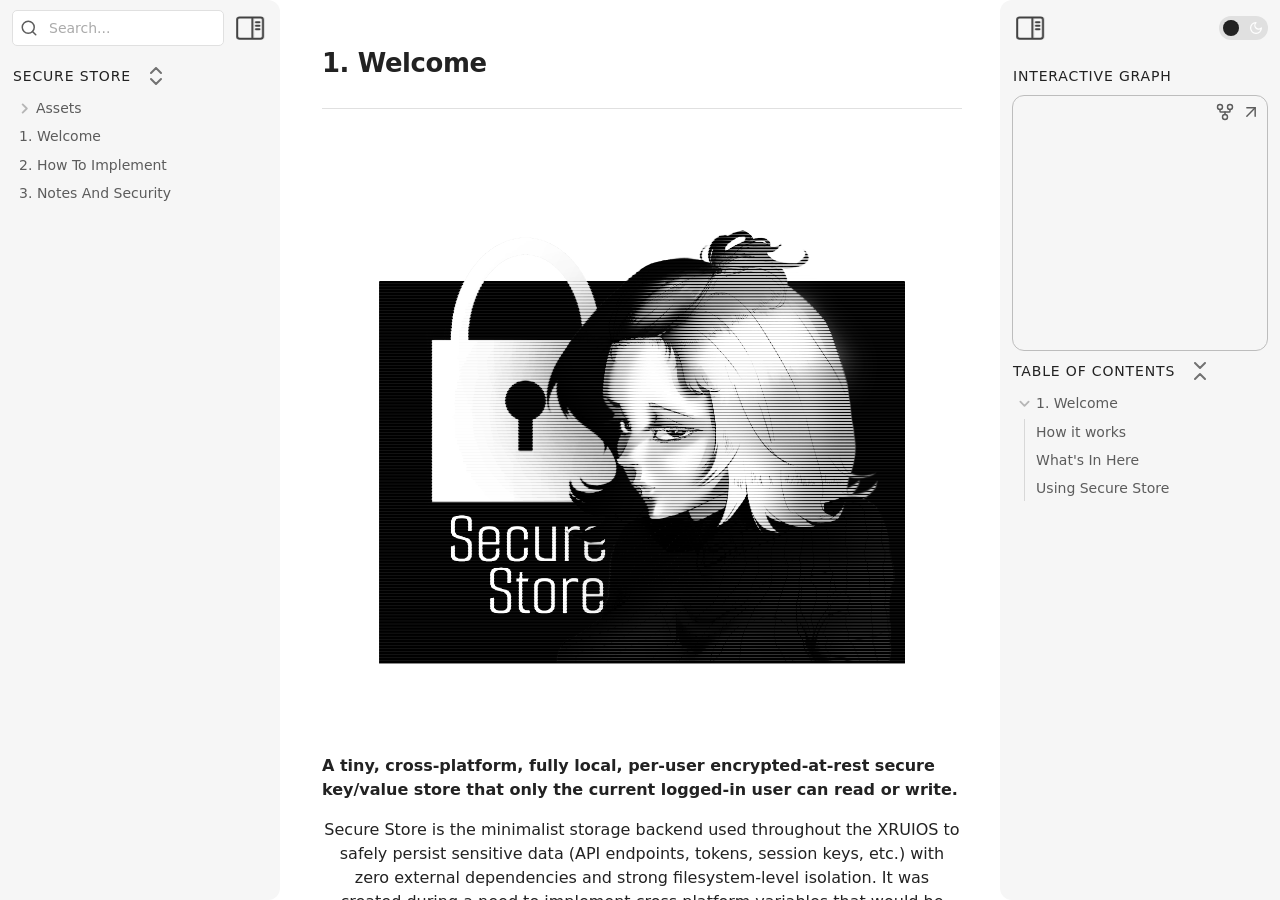
==== commit 42f08f8f: "Update Wiki" ====
--- a/docs/1.-welcome.html
+++ b/docs/1.-welcome.html
@@ -15,7 +15,7 @@
   
   It was created during a need to implement cross platform variables that would be secure, not easily tamperable and able to be  easily referenced (Or an alternative to EnvironmentVariableTarget.User)
 </p></div><div class="el-p"><p align="center" dir="auto">
-  <strong>Windows • Linux • macOS • 100% Offline • No Registry • No Keychain • Pure .NET 8 • Post-Quantum Ready</strong>
+  <strong>Windows • Linux • macOS • 100% Offline • No Registry • No Keychain • Pure .NET 8 </strong>
 </p></div><div class="el-h3"><h3 data-heading="How it works" dir="auto" class="heading" id="How_it_works_0"><span class="heading-collapse-indicator collapse-indicator collapse-icon"><svg xmlns="http://www.w3.org/2000/svg" width="24" height="24" viewBox="0 0 24 24" fill="none" stroke="currentColor" stroke-width="2" stroke-linecap="round" stroke-linejoin="round" class="svg-icon right-triangle"><path d="M3 8L12 17L21 8"></path></svg></span>How it works</h3></div><div class="el-p"><p dir="auto">Secure Store writes serialized JSON files into a private runtime directory that is automatically cleaned up on logout/reboot where possible:</p></div><div class="el-table" dir="ltr" style="overflow-x: auto;"><table>
 <thead>
 <tr>
